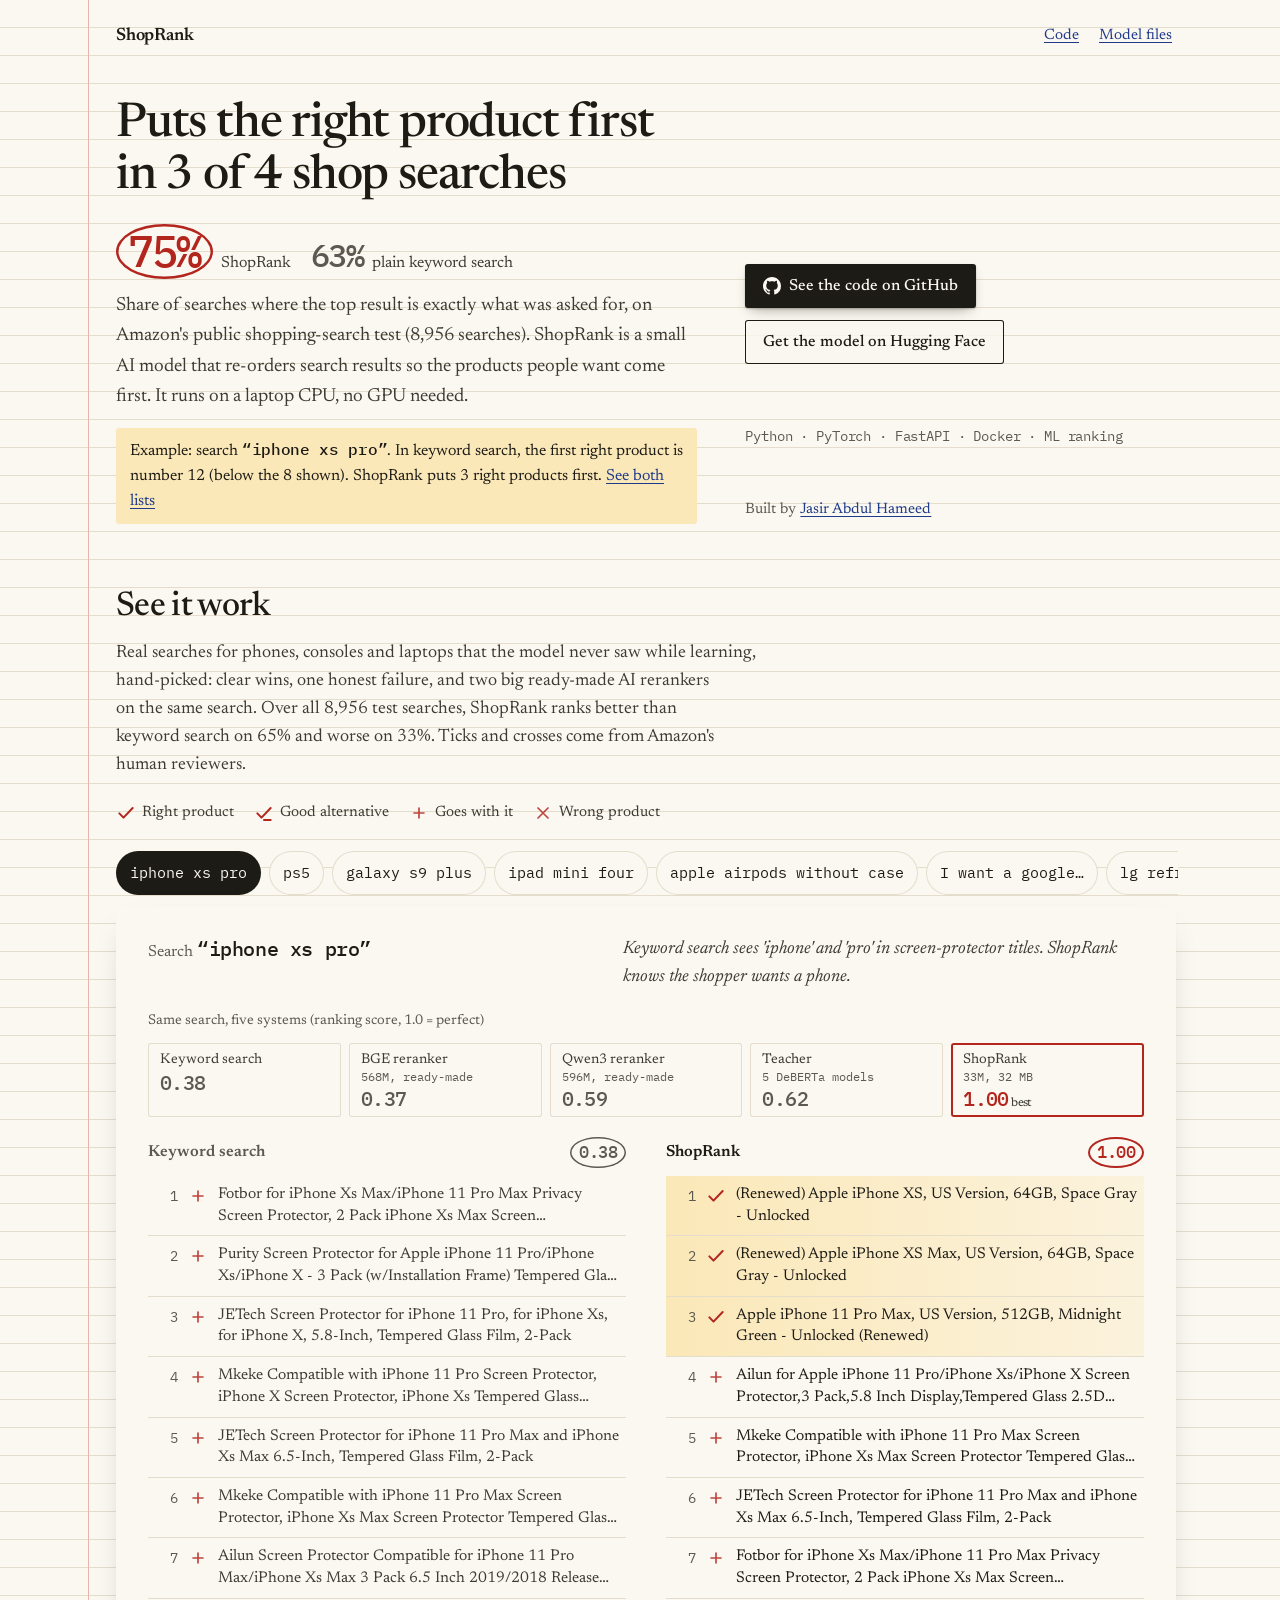
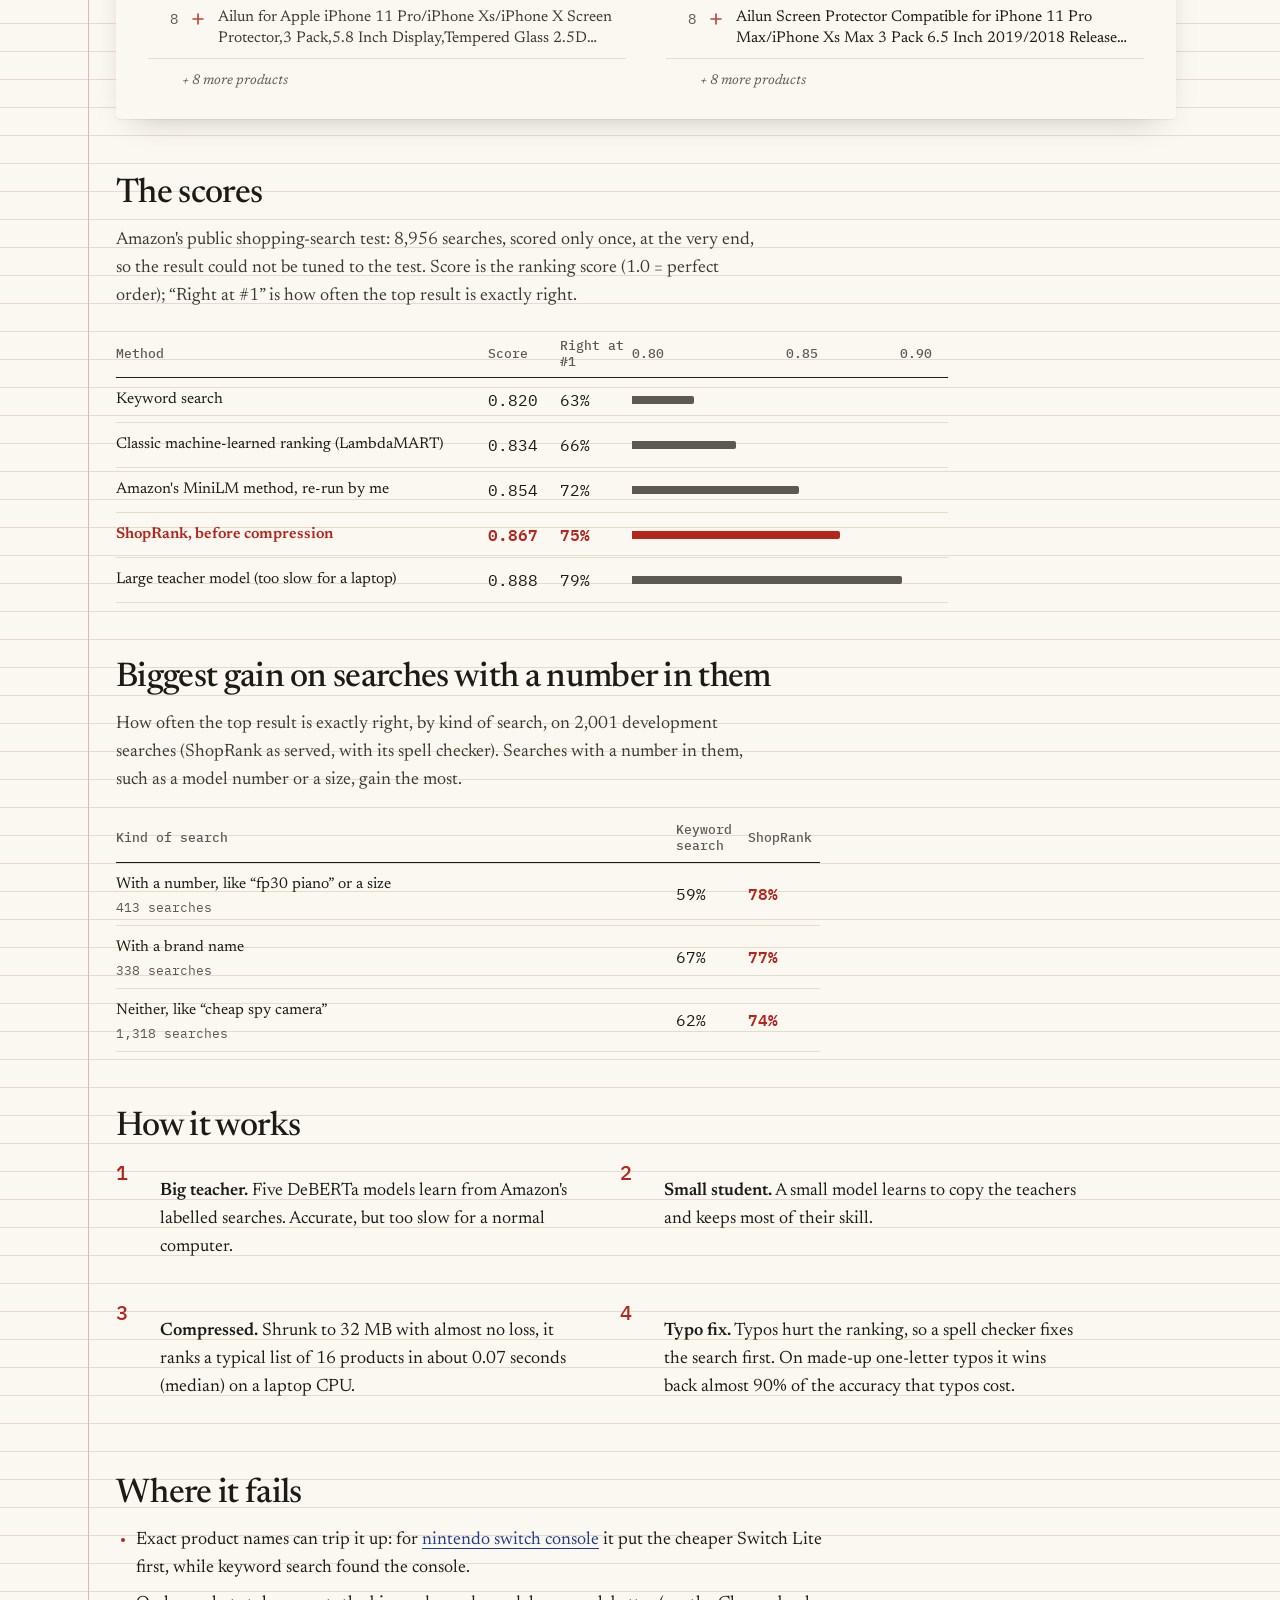
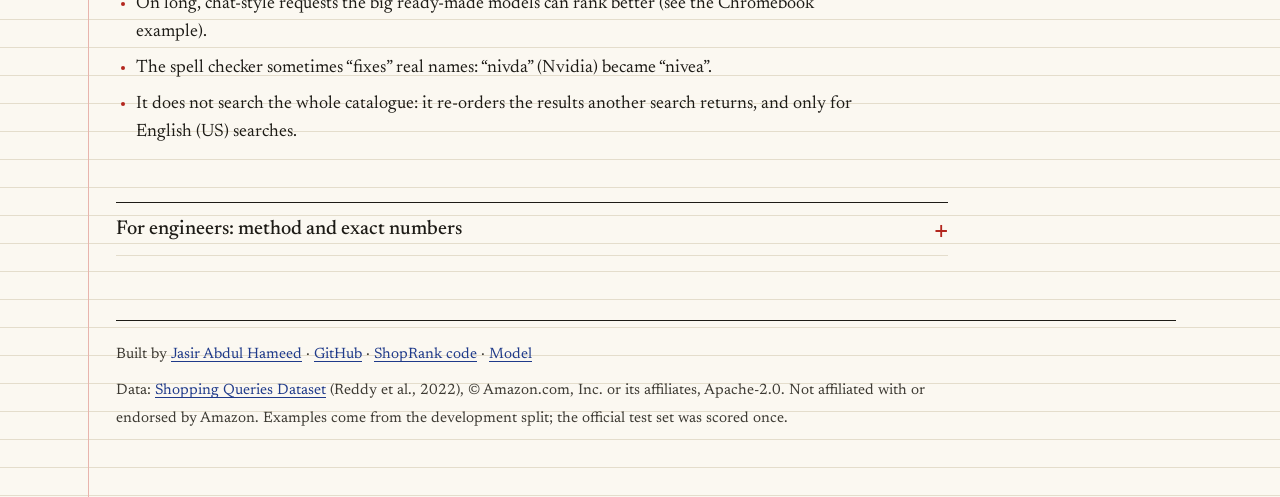
==== site/public/index.html @ 99887c29 "feat: page examples v2: famous-product searches with a five-system scoreboard (keyword, BGE, Qwen3, " ====
<!doctype html>
<html lang="en">
<head>
<meta charset="utf-8">
<meta name="viewport" content="width=device-width, initial-scale=1">
<title>ShopRank: puts the right product first in shop search</title>
<meta name="description" content="A small AI model that re-orders shop search results so the right products come first: the top result is right in 75% of searches, against 63% for keyword search, on Amazon's public shopping benchmark. Real examples and code.">
<meta name="theme-color" content="#fbf8f1">
<link rel="canonical" href="https://shoprank-jasirjru.vercel.app/">
<meta property="og:type" content="website">
<meta property="og:site_name" content="ShopRank">
<meta property="og:url" content="https://shoprank-jasirjru.vercel.app/">
<meta property="og:title" content="ShopRank: puts the right product first in 3 of 4 shop searches">
<meta property="og:description" content="A small AI model that re-orders shop search results. Right product at #1 in 75% of searches vs 63% for keyword search, on Amazon's public shopping benchmark. Real examples and code.">
<meta property="og:image" content="https://shoprank-jasirjru.vercel.app/og.png">
<meta property="og:image:type" content="image/png">
<meta property="og:image:width" content="1200">
<meta property="og:image:height" content="627">
<meta property="og:image:alt" content="ShopRank: right product first in 75% of searches, against 63% for keyword search">
<meta name="twitter:card" content="summary_large_image">
<meta name="twitter:image" content="https://shoprank-jasirjru.vercel.app/og.png">
<link rel="icon" href="favicon.svg" type="image/svg+xml">
<link rel="preconnect" href="https://fonts.googleapis.com">
<link rel="preconnect" href="https://fonts.gstatic.com" crossorigin>
<link rel="stylesheet" href="https://fonts.googleapis.com/css2?family=IBM+Plex+Mono:wght@400;500&family=Newsreader:ital,wght@0,400..600;1,400&display=swap">
<style>/* ShopRank project page. World: an examiner's marking sheet. Paper ground, pencil for the baseline,
   ink for ShopRank, examiner red for marks and grades. Phone first. */
:root {
  --paper: #fbf8f1;
  --paper-deep: #f3eee2;
  --rule: #e4ddcc;
  --margin: #e8b4ad;
  --ink: #1d1b16;
  --ink-soft: #3d3a33;
  --pencil: #5d5952;
  --red: #b3261e;
  --red-soft: #f6dcd7;
  --highlight: #fbe8b8;
  --blue: #1f3a8a;
  --serif: "Newsreader", "Iowan Old Style", "Palatino Linotype", Georgia, serif;
  --mono: "IBM Plex Mono", ui-monospace, "Cascadia Mono", Consolas, monospace;
  --gutter: 1.25rem;
  --line: 1.75rem;
  --ease: cubic-bezier(0.16, 1, 0.3, 1);
  color-scheme: light;
}

*, *::before, *::after { box-sizing: border-box; }
html { -webkit-text-size-adjust: 100%; scroll-behavior: smooth; }
@media (prefers-reduced-motion: reduce) { html { scroll-behavior: auto; } }

body {
  margin: 0;
  background: var(--paper);
  /* ruled exam paper: faint horizontal lines on the baseline grid */
  background-image: linear-gradient(to bottom, transparent calc(var(--line) - 1px), var(--rule) calc(var(--line) - 1px));
  background-size: 100% var(--line);
  color: var(--ink);
  font: 400 1.0625rem/var(--line) var(--serif);
  font-optical-sizing: auto;
  text-rendering: optimizeLegibility;
}

::selection { background: var(--red-soft); color: var(--ink); }
a { color: var(--blue); text-decoration-thickness: 1px; text-underline-offset: 0.2em; }
a:hover { color: var(--red); }
:focus-visible { outline: 2px solid var(--red); outline-offset: 3px; border-radius: 2px; }

.sr { position: absolute; width: 1px; height: 1px; overflow: hidden; clip-path: inset(50%); white-space: nowrap; }
.skip { position: absolute; left: var(--gutter); top: -3rem; background: var(--ink); color: var(--paper); padding: 0.25rem 0.75rem; z-index: 10; }
.skip:focus { top: 0.5rem; }

/* The sheet: a red margin rule down the left, like exam paper */
.sheet { position: relative; max-width: 72rem; margin: 0 auto; padding: 0 var(--gutter) 3.5rem calc(var(--gutter) + 0.75rem); }
.sheet::before { content: ""; position: absolute; top: 0; bottom: 0; left: 0.75rem; width: 1px; background: var(--margin); }

.topbar { display: flex; align-items: center; justify-content: space-between; gap: 1rem; padding: 0.875rem 0; }
.brand { font: 600 1.125rem/1 var(--serif); letter-spacing: -0.01em; color: var(--ink); text-decoration: none; }
.toplinks { display: flex; gap: 0.75rem; font-size: 0.9375rem; }
.toplinks a { display: inline-flex; align-items: center; min-height: 2.75rem; padding: 0 0.25rem; }

/* Opening */
.intro { padding: 1.75rem 0 2.25rem; max-width: 46rem; }
h1 {
  font: 500 clamp(1.875rem, 4.2vw, 3rem)/1.08 var(--serif);
  letter-spacing: -0.025em;
  margin: 0 0 1.25rem;
  text-wrap: balance;
}
/* The two grades, written in the margin like an examiner's score */
.score { display: flex; flex-wrap: wrap; align-items: baseline; column-gap: 1.25rem; row-gap: 0.5rem; margin: 0 0 0.75rem; }
.score .pair { display: inline-flex; align-items: baseline; gap: 0.5rem; white-space: nowrap; }
.score .num { font: 500 clamp(2rem, 5vw, 2.75rem)/1 var(--mono); letter-spacing: -0.04em; }
.score .num-ours { color: var(--red); padding: 0.35rem 0.75rem; border-radius: 50%; box-shadow: inset 0 0 0 2.5px var(--red); }
.score .num-base { color: var(--pencil); font-size: clamp(1.5rem, 3.6vw, 2rem); }
.score-label { font-size: 1rem; color: var(--ink-soft); }
.lede { font-size: 1.1875rem; line-height: 1.6; color: var(--ink-soft); max-width: 38rem; margin: 0 0 1.5rem; text-wrap: pretty; }
.proof { margin: 0 0 1.5rem; padding: 0.625rem 0.875rem; max-width: 38rem; background: var(--highlight); border-radius: 3px; font-size: 1rem; line-height: 1.55; }
.proof .q { font-size: 1rem; }
@media (min-width: 900px) { .proof { margin: 1rem 0 0; } }
.actions { display: flex; flex-wrap: wrap; gap: 0.75rem; margin: 0 0 1.25rem; }
.btn {
  display: inline-flex; align-items: center; gap: 0.5rem; min-height: 2.75rem; padding: 0.5rem 1.125rem;
  font: 500 1rem/1.2 var(--serif); text-decoration: none; border-radius: 3px; transition: background-color 0.2s, color 0.2s, box-shadow 0.2s;
}
.btn svg { width: 1.125rem; height: 1.125rem; fill: currentColor; }
.btn-primary { background: var(--ink); color: var(--paper); box-shadow: 0 1px 2px rgb(29 27 22 / 0.25), 0 6px 14px -6px rgb(29 27 22 / 0.45); }
.btn-primary:hover { background: var(--red); color: #fff; }
.btn-ghost { color: var(--ink); box-shadow: inset 0 0 0 1px var(--ink); background: rgb(251 248 241 / 0.8); }
.btn-ghost:hover { color: var(--red); box-shadow: inset 0 0 0 1px var(--red); }
.skills { font: 400 0.875rem/1.6 var(--mono); color: var(--pencil); margin: 0; letter-spacing: -0.01em; }
.byline { font-size: 0.9375rem; color: var(--pencil); margin: 0.5rem 0 0; }

/* Section headings are claims */
h2 { font: 500 clamp(1.5rem, 3.6vw, 2.125rem)/1.15 var(--serif); letter-spacing: -0.02em; margin: 3.5rem 0 0.75rem; max-width: 44rem; text-wrap: balance; }
.section-lede { max-width: 40rem; color: var(--ink-soft); margin: 0 0 1.25rem; text-wrap: pretty; }

/* Legend of examiner marks */
.legend { list-style: none; display: flex; flex-wrap: wrap; gap: 0.375rem 1.25rem; padding: 0; margin: 0 0 1.25rem; font-size: 0.9375rem; color: var(--ink-soft); }
.legend li { display: inline-flex; align-items: center; gap: 0.375rem; }

.mark { width: 1.25rem; height: 1.25rem; flex: none; fill: none; stroke: var(--red); stroke-width: 2.4; stroke-linecap: round; stroke-linejoin: round; }
.mark-complement, .mark-irrelevant { stroke-width: 2; opacity: 0.85; }

/* Example tabs: the six searches */
.tabs { position: relative; display: flex; gap: 0.5rem; overflow-x: auto; padding: 0.25rem 0.125rem 0.75rem; margin: 0 -0.125rem; scrollbar-width: thin; scrollbar-color: var(--rule) transparent; }
.tab {
  flex: none; font: 400 0.9375rem/1.2 var(--mono); color: var(--ink); text-decoration: none; padding: 0.6rem 0.875rem; min-height: 2.75rem;
  display: inline-flex; align-items: center; gap: 0.5rem; border-radius: 999px; box-shadow: inset 0 0 0 1px var(--rule); background: var(--paper);
  transition: box-shadow 0.2s, background-color 0.2s;
}
.tab:hover { box-shadow: inset 0 0 0 1px var(--pencil); color: var(--ink); }
.tab[aria-selected="true"], .tab[aria-selected="true"]:hover { background: var(--ink); color: var(--paper); box-shadow: none; }
.tab-flag { font: 500 0.75rem/1 var(--serif); color: var(--red); }
.tab[aria-selected="true"] .tab-flag { color: #ffb4a9; }

/* One example: the marked sheet */
.example { background: var(--paper); box-shadow: 0 1px 1px rgb(29 27 22 / 0.06), 0 12px 32px -18px rgb(29 27 22 / 0.35); border-radius: 4px; padding: 1.25rem 1rem 1rem; margin-bottom: 1rem; }
.example-head { margin-bottom: 1rem; }
.query { font-size: 1rem; color: var(--pencil); margin: 0; }
.q { font: 500 1.25rem/1.4 var(--mono); color: var(--ink); quotes: "\201C" "\201D"; letter-spacing: -0.02em; }
.fix { margin: 0.25rem 0 0; color: var(--red); font-style: italic; }
.fix .q { color: var(--red); font-style: normal; font-size: 1.0625rem; }
.note { margin: 0.5rem 0 0; font-style: italic; color: var(--ink-soft); max-width: 44rem; }

.switch { display: none; }
.columns { display: grid; gap: 1.5rem; }
.col-title { display: flex; align-items: center; justify-content: space-between; gap: 0.75rem; font: 600 1rem/1.3 var(--serif); margin: 0 0 0.5rem; }
.col-bm25 .col-title { color: var(--pencil); }

/* The grade, circled in red ink */
.grade { font: 500 1.0625rem/1 var(--mono); padding: 0.45rem 0.55rem; border-radius: 50%; letter-spacing: -0.03em; }
.grade-shoprank { color: var(--red); box-shadow: inset 0 0 0 2px var(--red); }
.grade-bm25 { color: var(--pencil); box-shadow: inset 0 0 0 1.5px var(--pencil); }

.list { list-style: none; margin: 0; padding: 0; }
.row { position: relative; display: grid; grid-template-columns: 1.5rem 1.25rem 1fr; align-items: start; column-gap: 0.625rem; padding: 0.5rem 0.375rem; border-bottom: 1px solid var(--rule); line-height: 1.4; }
.row .pos { font: 400 0.875rem/1.5rem var(--mono); color: var(--pencil); text-align: right; }
.row .mark { margin-top: 0.125rem; }
.row .title { font-size: 0.96875rem; display: -webkit-box; -webkit-line-clamp: 2; line-clamp: 2; -webkit-box-orient: vertical; overflow: hidden; }
.list-bm25 .title { color: var(--ink-soft); }
.row.is-exact { background: linear-gradient(to right, var(--highlight), rgb(251 232 184 / 0.35)); }
.more { font-size: 0.875rem; color: var(--pencil); margin: 0.5rem 0 0 2.125rem; font-style: italic; }

.example.is-failure { box-shadow: inset 0 0 0 2px var(--red-soft), 0 12px 32px -18px rgb(29 27 22 / 0.35); }

/* Phone with JavaScript: one list at a time, switch between them */
@media (max-width: 899px) {
  .js .switch { display: inline-flex; margin: 0 0 0.75rem; padding: 3px; border-radius: 999px; box-shadow: inset 0 0 0 1px var(--ink); }
  .js .switch button { font: 500 0.9375rem/1 var(--serif); min-height: 2.75rem; padding: 0 1rem; border: 0; border-radius: 999px; background: transparent; color: var(--ink); cursor: pointer; }
  .js .switch button[aria-pressed="true"] { background: var(--ink); color: var(--paper); }
  .js .columns { display: block; }
  .js [data-mode="shoprank"] .col-bm25, .js [data-mode="bm25"] .col-shoprank { display: none; }
}

@media (min-width: 900px) {
  :root { --gutter: 2.5rem; }
  body { font-size: 1.125rem; }
  .sheet::before { left: 1.5rem; }
  .intro { padding: 1.75rem 0 0.5rem; max-width: none; display: grid; grid-template-columns: minmax(0, 1.35fr) minmax(0, 1fr); column-gap: 3rem; align-items: end; }
  .intro h1 { grid-column: 1 / -1; max-width: 56rem; }
  .intro .lede-block { grid-column: 1; grid-row: 2 / span 3; }
  .intro .lede { margin: 0; }
  .intro .actions, .intro .skills, .intro .byline { grid-column: 2; }
  .example { padding: 1.75rem 2rem 1.5rem; }
  .columns { grid-template-columns: 1fr 1fr; gap: 2.5rem; }
  .example-head { display: grid; grid-template-columns: minmax(0, 1fr) minmax(0, 1.2fr); gap: 0 2.5rem; align-items: end; }
  .example-head .note { grid-column: 2; grid-row: 1 / span 2; margin: 0; }
}

/* Results: a ruler from 0.80 to 0.90 */
.results { width: 100%; max-width: 52rem; border-collapse: collapse; font-size: 0.96875rem; }
.results th, .results td { text-align: left; padding: 0.5rem 0.5rem 0.5rem 0; border-bottom: 1px solid var(--rule); vertical-align: middle; font-weight: 400; }
.results thead th { font: 500 0.8125rem/1.2 var(--mono); color: var(--pencil); border-bottom: 1px solid var(--ink); }
.results .value { font-family: var(--mono); font-variant-numeric: tabular-nums; width: 4.5rem; }
.results .track { width: 38%; }
.track-head { display: none; }
.bar { display: block; height: 0.5rem; width: var(--w); background: var(--pencil); border-radius: 0 2px 2px 0; }
.result.is-ours th, .result.is-ours .value { color: var(--red); font-weight: 600; }
.result.is-ours .bar { background: var(--red); }
@media (min-width: 640px) {
  .track-head { display: table-cell; }
  .track-head span { display: inline-block; width: 50%; font-variant-numeric: tabular-nums; }
  .track-head span:last-child { width: 0; text-align: right; position: relative; left: -2.5rem; }
}
@media (max-width: 639px) { .results .track { display: none; } }

/* Five-system scoreboard under each example */
.board { margin: 0 0 1.25rem; }
.board-title { font-size: 0.875rem; color: var(--pencil); margin: 0 0 0.5rem; }
.board ul { list-style: none; margin: 0; padding: 0; display: grid; grid-template-columns: repeat(auto-fit, minmax(8.5rem, 1fr)); gap: 0.5rem; }
.board-item { display: flex; flex-direction: column; gap: 0.25rem; padding: 0.5rem 0.75rem; border-radius: 3px; box-shadow: inset 0 0 0 1px var(--rule); background: var(--paper); }
.board-name { font-size: 0.875rem; line-height: 1.3; color: var(--ink-soft); }
.board-size { display: block; font: 400 0.75rem/1.3 var(--mono); color: var(--pencil); }
.board-score { font: 500 1.25rem/1 var(--mono); letter-spacing: -0.03em; color: var(--pencil); font-variant-numeric: tabular-nums; }
.board-item.is-ours { box-shadow: inset 0 0 0 2px var(--red); }
.board-item.is-ours .board-score { color: var(--red); }
.board-item.is-best .board-score::after { content: " best"; font: 400 0.75rem/1 var(--serif); color: var(--ink-soft); }

/* Known-item searches */
.known { max-width: 44rem; }
.known .count { display: block; font: 400 0.8125rem/1.4 var(--mono); color: var(--pencil); }
.known .ours { color: var(--red); font-weight: 600; }

/* How it works: margin notes */
.steps { counter-reset: step; list-style: none; padding: 0; margin: 0; display: grid; gap: 1.25rem; max-width: 60rem; }
.steps li { counter-increment: step; display: grid; grid-template-columns: 2rem 1fr; column-gap: 0.75rem; }
.steps li::before { content: counter(step); font: 500 1.25rem/1.4 var(--mono); color: var(--red); }
.steps strong { font-weight: 600; }
@media (min-width: 900px) { .steps { grid-template-columns: 1fr 1fr; column-gap: 3rem; } }

.limits { max-width: 46rem; padding-left: 1.25rem; margin: 0; }
.limits li { margin-bottom: 0.5rem; }
.limits li::marker { color: var(--red); }

/* Layer 2: folded shut, for engineers who want the exact method */
.engineers { margin-top: 3.5rem; max-width: 52rem; border-top: 1px solid var(--ink); border-bottom: 1px solid var(--rule); }
.engineers summary { cursor: pointer; list-style: none; display: flex; align-items: center; justify-content: space-between; gap: 1rem; min-height: 3.25rem; font: 500 1.25rem/1.3 var(--serif); }
.engineers summary::-webkit-details-marker { display: none; }
.engineers summary::after { content: "+"; font: 400 1.5rem/1 var(--mono); color: var(--red); transition: transform 0.3s var(--ease); }
.engineers[open] summary::after { transform: rotate(45deg); }
.engineers summary:hover { color: var(--red); }
.engineers ul { margin: 0 0 1.5rem; padding-left: 1.25rem; font-size: 0.96875rem; color: var(--ink-soft); }
.engineers li { margin-bottom: 0.5rem; }
.engineers li::marker { color: var(--red); }
@media (prefers-reduced-motion: reduce) { .engineers summary::after { transition: none; } }

footer { margin-top: 4rem; padding-top: 1.25rem; border-top: 1px solid var(--ink); font-size: 0.9375rem; color: var(--ink-soft); }
footer p { margin: 0 0 0.5rem; max-width: 52rem; }

</style>
</head>
<body>
<a class="skip" href="#main">Skip to content</a>
<div class="sheet">
<header class="topbar">
  <a class="brand" href="#top" id="top">ShopRank</a>
  <nav class="toplinks" aria-label="Project links"><a href="https://github.com/jasirjru/shoprank">Code</a><a href="https://huggingface.co/jasirjru/shoprank-reranker-minilm-int8">Model files</a></nav>
</header>
<main id="main">
<section class="intro" aria-labelledby="headline">
  <h1 id="headline">Puts the right product first in 3 of 4 shop searches</h1>
  <div class="lede-block">
  <p class="score"><span class="pair"><span class="num num-ours">75%</span><span class="score-label">ShopRank</span></span><span class="pair"><span class="num num-base">63%</span><span class="score-label">plain keyword search</span></span></p>
  <p class="lede">Share of searches where the top result is exactly what was asked for, on Amazon's public shopping-search test (8,956 searches). ShopRank is a small AI model that re-orders search results so the products people want come first. It runs on a laptop CPU, no GPU needed.</p>
  <p class="proof">Example: search <q class="q">iphone xs pro</q>. In keyword search, the first right product is number 12 (below the 8 shown). ShopRank puts 3 right products first. <a href="#ex-0">See both lists</a></p>
  </div>
  <div class="actions">
    <a class="btn btn-primary" href="https://github.com/jasirjru/shoprank"><svg viewBox="0 0 16 16" aria-hidden="true" focusable="false"><path d="M8 0C3.58 0 0 3.58 0 8c0 3.54 2.29 6.53 5.47 7.59.4.07.55-.17.55-.38 0-.19-.01-.82-.01-1.49-2.01.37-2.53-.49-2.69-.94-.09-.23-.48-.94-.82-1.13-.28-.15-.68-.52-.01-.53.63-.01 1.08.58 1.23.82.72 1.21 1.87.87 2.33.66.07-.52.28-.87.51-1.07-1.78-.2-3.64-.89-3.64-3.95 0-.87.31-1.59.82-2.15-.08-.2-.36-1.02.08-2.12 0 0 .67-.21 2.2.82.64-.18 1.32-.27 2-.27.68 0 1.36.09 2 .27 1.53-1.04 2.2-.82 2.2-.82.44 1.1.16 1.92.08 2.12.51.56.82 1.27.82 2.15 0 3.07-1.87 3.75-3.65 3.95.29.25.54.73.54 1.48 0 1.07-.01 1.93-.01 2.2 0 .21.15.46.55.38A8.013 8.013 0 0016 8c0-4.42-3.58-8-8-8z"/></svg>See the code on GitHub</a>
    <a class="btn btn-ghost" href="https://huggingface.co/jasirjru/shoprank-reranker-minilm-int8">Get the model on Hugging Face</a>
  </div>
  <p class="skills">Python · PyTorch · FastAPI · Docker · ML ranking</p>
  <p class="byline">Built by <a href="https://jasirjru-portfolio.vercel.app">Jasir Abdul Hameed</a></p>
</section>

<section aria-labelledby="examples-title">
  <h2 id="examples-title">See it work</h2>
  <p class="section-lede">Real searches for phones, consoles and laptops that the model never saw while learning, hand-picked: clear wins, one honest failure, and two big ready-made AI rerankers on the same search. Over all 8,956 test searches, ShopRank ranks better than keyword search on 65% and worse on 33%. Ticks and crosses come from Amazon&#39;s human reviewers.</p>
  <ul class="legend" aria-label="Marks are Amazon's human labels"><li><svg class="mark mark-exact" viewBox="0 0 24 24" aria-hidden="true" focusable="false"><path d="M4 12.5l5 5L20 6"/></svg><span>Right product</span></li><li><svg class="mark mark-substitute" viewBox="0 0 24 24" aria-hidden="true" focusable="false"><path d="M4 12.5l5 5L20 6"/><path d="M12 20.5h8"/></svg><span>Good alternative</span></li><li><svg class="mark mark-complement" viewBox="0 0 24 24" aria-hidden="true" focusable="false"><path d="M12 6v12M6 12h12"/></svg><span>Goes with it</span></li><li><svg class="mark mark-irrelevant" viewBox="0 0 24 24" aria-hidden="true" focusable="false"><path d="M6 6l12 12M18 6L6 18"/></svg><span>Wrong product</span></li></ul>
  <nav class="tabs" role="tablist" aria-label="Example searches"><a class="tab" id="tab-0" href="#ex-0" role="tab" aria-selected="true" aria-controls="ex-0">iphone xs pro</a><a class="tab" id="tab-1" href="#ex-1" role="tab" aria-selected="false" aria-controls="ex-1">ps5</a><a class="tab" id="tab-2" href="#ex-2" role="tab" aria-selected="false" aria-controls="ex-2">galaxy s9 plus</a><a class="tab" id="tab-3" href="#ex-3" role="tab" aria-selected="false" aria-controls="ex-3">ipad mini four</a><a class="tab" id="tab-4" href="#ex-4" role="tab" aria-selected="false" aria-controls="ex-4">apple airpods without case</a><a class="tab" id="tab-5" href="#ex-5" role="tab" aria-selected="false" aria-controls="ex-5">I want a google…</a><a class="tab" id="tab-6" href="#ex-6" role="tab" aria-selected="false" aria-controls="ex-6">lg refridgerators</a><a class="tab" id="tab-7" href="#ex-7" role="tab" aria-selected="false" aria-controls="ex-7">nintendo switch console <span class="tab-flag">fails</span></a></nav>
  
<section class="example" id="ex-0" role="tabpanel" aria-labelledby="tab-0" data-mode="shoprank">
  <div class="example-head">
    <p class="query">Search <q class="q">iphone xs pro</q></p>
    
    <p class="note">Keyword search sees &#x27;iphone&#x27; and &#x27;pro&#x27; in screen-protector titles. ShopRank knows the shopper wants a phone.</p>
  </div>
  <div class="board"><p class="board-title">Same search, five systems (ranking score, 1.0 = perfect)</p><ul><li class="board-item"><span class="board-name">Keyword search</span><span class="board-score">0.38</span></li><li class="board-item"><span class="board-name">BGE reranker<span class="board-size">568M, ready-made</span></span><span class="board-score">0.37</span></li><li class="board-item"><span class="board-name">Qwen3 reranker<span class="board-size">596M, ready-made</span></span><span class="board-score">0.59</span></li><li class="board-item"><span class="board-name">Teacher<span class="board-size">5 DeBERTa models</span></span><span class="board-score">0.62</span></li><li class="board-item is-ours is-best"><span class="board-name">ShopRank<span class="board-size">33M, 32 MB</span></span><span class="board-score">1.00</span></li></ul></div>
  <div class="switch" role="group" aria-label="Show ranking by">
    <button type="button" data-show="bm25" aria-pressed="false">Keyword search</button>
    <button type="button" data-show="shoprank" aria-pressed="true">ShopRank</button>
  </div>
  <div class="columns">
    <div class="col col-bm25">
      <h3 class="col-title">Keyword search <span class="grade grade-bm25" title="Ranking score for this search (1.0 = perfect)">0.38</span></h3>
      <ol class="list list-bm25"><li class="row is-complement" data-pid="B07JFVM28K"><span class="pos">1</span><svg class="mark mark-complement" viewBox="0 0 24 24" aria-hidden="true" focusable="false"><path d="M12 6v12M6 12h12"/></svg><span class="title">Fotbor for iPhone Xs Max/iPhone 11 Pro Max Privacy Screen Protector, 2 Pack iPhone Xs Max Screen Protector/iPhone 11 Pro Max Screen Portector 6.5 Inch 9H Hardness Tempered Glass Anti Spy Case Friendly</span><span class="sr">, Goes with it</span></li><li class="row is-complement" data-pid="B07QMZPV8M"><span class="pos">2</span><svg class="mark mark-complement" viewBox="0 0 24 24" aria-hidden="true" focusable="false"><path d="M12 6v12M6 12h12"/></svg><span class="title">Purity Screen Protector for Apple iPhone 11 Pro/iPhone Xs/iPhone X - 3 Pack (w/Installation Frame) Tempered Glass Screen Protector Compatible iPhone XS/X/11Pro (3 Pack) [Fit with Most Cases]</span><span class="sr">, Goes with it</span></li><li class="row is-complement" data-pid="B07515P7PT"><span class="pos">3</span><svg class="mark mark-complement" viewBox="0 0 24 24" aria-hidden="true" focusable="false"><path d="M12 6v12M6 12h12"/></svg><span class="title">JETech Screen Protector for iPhone 11 Pro, for iPhone Xs, for iPhone X, 5.8-Inch, Tempered Glass Film, 2-Pack</span><span class="sr">, Goes with it</span></li><li class="row is-complement" data-pid="B07VLYNWX9"><span class="pos">4</span><svg class="mark mark-complement" viewBox="0 0 24 24" aria-hidden="true" focusable="false"><path d="M12 6v12M6 12h12"/></svg><span class="title">Mkeke Compatible with iPhone 11 Pro Screen Protector, iPhone X Screen Protector, iPhone Xs Tempered Glass Screen Protector All 5.8 inch New iPhone [3-Pack]</span><span class="sr">, Goes with it</span></li><li class="row is-complement" data-pid="B07GZQBVPC"><span class="pos">5</span><svg class="mark mark-complement" viewBox="0 0 24 24" aria-hidden="true" focusable="false"><path d="M12 6v12M6 12h12"/></svg><span class="title">JETech Screen Protector for iPhone 11 Pro Max and iPhone Xs Max 6.5-Inch, Tempered Glass Film, 2-Pack</span><span class="sr">, Goes with it</span></li><li class="row is-complement" data-pid="B07YFYKVMZ"><span class="pos">6</span><svg class="mark mark-complement" viewBox="0 0 24 24" aria-hidden="true" focusable="false"><path d="M12 6v12M6 12h12"/></svg><span class="title">Mkeke Compatible with iPhone 11 Pro Max Screen Protector, iPhone Xs Max Screen Protector Tempered Glass -3 Pack 6.5&quot;</span><span class="sr">, Goes with it</span></li><li class="row is-complement" data-pid="B07H1DHJBV"><span class="pos">7</span><svg class="mark mark-complement" viewBox="0 0 24 24" aria-hidden="true" focusable="false"><path d="M12 6v12M6 12h12"/></svg><span class="title">Ailun Screen Protector Compatible for iPhone 11 Pro Max/iPhone Xs Max 3 Pack 6.5 Inch 2019/2018 Release Case Friendly Tempered Glass</span><span class="sr">, Goes with it</span></li><li class="row is-complement" data-pid="B075S8V728"><span class="pos">8</span><svg class="mark mark-complement" viewBox="0 0 24 24" aria-hidden="true" focusable="false"><path d="M12 6v12M6 12h12"/></svg><span class="title">Ailun for Apple iPhone 11 Pro/iPhone Xs/iPhone X Screen Protector,3 Pack,5.8 Inch Display,Tempered Glass 2.5D Edge Work Most Case[NOT for iPhone 11,6.1 inch]</span><span class="sr">, Goes with it</span></li></ol><p class="more">+ 8 more products</p>
    </div>
    <div class="col col-shoprank">
      <h3 class="col-title">ShopRank <span class="grade grade-shoprank" title="Ranking score for this search (1.0 = perfect)">1.00</span></h3>
      <ol class="list list-shoprank"><li class="row is-exact" data-pid="B07SC58QBW"><span class="pos">1</span><svg class="mark mark-exact" viewBox="0 0 24 24" aria-hidden="true" focusable="false"><path d="M4 12.5l5 5L20 6"/></svg><span class="title">(Renewed) Apple iPhone XS, US Version, 64GB, Space Gray - Unlocked</span><span class="sr">, Right product</span></li><li class="row is-exact" data-pid="B07K8RNW7H"><span class="pos">2</span><svg class="mark mark-exact" viewBox="0 0 24 24" aria-hidden="true" focusable="false"><path d="M4 12.5l5 5L20 6"/></svg><span class="title">(Renewed) Apple iPhone XS Max, US Version, 64GB, Space Gray - Unlocked</span><span class="sr">, Right product</span></li><li class="row is-exact" data-pid="B07ZQSKGLZ"><span class="pos">3</span><svg class="mark mark-exact" viewBox="0 0 24 24" aria-hidden="true" focusable="false"><path d="M4 12.5l5 5L20 6"/></svg><span class="title">Apple iPhone 11 Pro Max, US Version, 512GB, Midnight Green - Unlocked (Renewed)</span><span class="sr">, Right product</span></li><li class="row is-complement" data-pid="B075S8V728"><span class="pos">4</span><svg class="mark mark-complement" viewBox="0 0 24 24" aria-hidden="true" focusable="false"><path d="M12 6v12M6 12h12"/></svg><span class="title">Ailun for Apple iPhone 11 Pro/iPhone Xs/iPhone X Screen Protector,3 Pack,5.8 Inch Display,Tempered Glass 2.5D Edge Work Most Case[NOT for iPhone 11,6.1 inch]</span><span class="sr">, Goes with it</span></li><li class="row is-complement" data-pid="B07YFYKVMZ"><span class="pos">5</span><svg class="mark mark-complement" viewBox="0 0 24 24" aria-hidden="true" focusable="false"><path d="M12 6v12M6 12h12"/></svg><span class="title">Mkeke Compatible with iPhone 11 Pro Max Screen Protector, iPhone Xs Max Screen Protector Tempered Glass -3 Pack 6.5&quot;</span><span class="sr">, Goes with it</span></li><li class="row is-complement" data-pid="B07GZQBVPC"><span class="pos">6</span><svg class="mark mark-complement" viewBox="0 0 24 24" aria-hidden="true" focusable="false"><path d="M12 6v12M6 12h12"/></svg><span class="title">JETech Screen Protector for iPhone 11 Pro Max and iPhone Xs Max 6.5-Inch, Tempered Glass Film, 2-Pack</span><span class="sr">, Goes with it</span></li><li class="row is-complement" data-pid="B07JFVM28K"><span class="pos">7</span><svg class="mark mark-complement" viewBox="0 0 24 24" aria-hidden="true" focusable="false"><path d="M12 6v12M6 12h12"/></svg><span class="title">Fotbor for iPhone Xs Max/iPhone 11 Pro Max Privacy Screen Protector, 2 Pack iPhone Xs Max Screen Protector/iPhone 11 Pro Max Screen Portector 6.5 Inch 9H Hardness Tempered Glass Anti Spy Case Friendly</span><span class="sr">, Goes with it</span></li><li class="row is-complement" data-pid="B07H1DHJBV"><span class="pos">8</span><svg class="mark mark-complement" viewBox="0 0 24 24" aria-hidden="true" focusable="false"><path d="M12 6v12M6 12h12"/></svg><span class="title">Ailun Screen Protector Compatible for iPhone 11 Pro Max/iPhone Xs Max 3 Pack 6.5 Inch 2019/2018 Release Case Friendly Tempered Glass</span><span class="sr">, Goes with it</span></li></ol><p class="more">+ 8 more products</p>
    </div>
  </div>
</section>
<section class="example" id="ex-1" role="tabpanel" aria-labelledby="tab-1" data-mode="shoprank">
  <div class="example-head">
    <p class="query">Search <q class="q">ps5</q></p>
    
    <p class="note">Keyword search shows PlayStation 4 games first. ShopRank shows the PS5 console and PS5 games.</p>
  </div>
  <div class="board"><p class="board-title">Same search, five systems (ranking score, 1.0 = perfect)</p><ul><li class="board-item"><span class="board-name">Keyword search</span><span class="board-score">0.65</span></li><li class="board-item"><span class="board-name">BGE reranker<span class="board-size">568M, ready-made</span></span><span class="board-score">0.89</span></li><li class="board-item"><span class="board-name">Qwen3 reranker<span class="board-size">596M, ready-made</span></span><span class="board-score">0.87</span></li><li class="board-item is-best"><span class="board-name">Teacher<span class="board-size">5 DeBERTa models</span></span><span class="board-score">1.00</span></li><li class="board-item is-ours"><span class="board-name">ShopRank<span class="board-size">33M, 32 MB</span></span><span class="board-score">0.99</span></li></ul></div>
  <div class="switch" role="group" aria-label="Show ranking by">
    <button type="button" data-show="bm25" aria-pressed="false">Keyword search</button>
    <button type="button" data-show="shoprank" aria-pressed="true">ShopRank</button>
  </div>
  <div class="columns">
    <div class="col col-bm25">
      <h3 class="col-title">Keyword search <span class="grade grade-bm25" title="Ranking score for this search (1.0 = perfect)">0.65</span></h3>
      <ol class="list list-bm25"><li class="row is-irrelevant" data-pid="B087XTT5GZ"><span class="pos">1</span><svg class="mark mark-irrelevant" viewBox="0 0 24 24" aria-hidden="true" focusable="false"><path d="M6 6l12 12M18 6L6 18"/></svg><span class="title">Assassin’s Creed Valhalla PlayStation 4 Standard Edition with Free Upgrade to the Digital PS5 Version</span><span class="sr">, Wrong product</span></li><li class="row is-irrelevant" data-pid="B07DJWBYKP"><span class="pos">2</span><svg class="mark mark-irrelevant" viewBox="0 0 24 24" aria-hidden="true" focusable="false"><path d="M6 6l12 12M18 6L6 18"/></svg><span class="title">Cyberpunk 2077 - PlayStation 4</span><span class="sr">, Wrong product</span></li><li class="row is-irrelevant" data-pid="B08BJ63ZH6"><span class="pos">3</span><svg class="mark mark-irrelevant" viewBox="0 0 24 24" aria-hidden="true" focusable="false"><path d="M6 6l12 12M18 6L6 18"/></svg><span class="title">NexiGo 2021 Playstation 4 PS4 Slim 1TB Console Holiday Bundle, Light &amp; Slim PS4 System, 1TB Hard Drive with NexiGo Charging Station Dock Bundle</span><span class="sr">, Wrong product</span></li><li class="row is-exact" data-pid="B08D7DKLPC"><span class="pos">4</span><svg class="mark mark-exact" viewBox="0 0 24 24" aria-hidden="true" focusable="false"><path d="M4 12.5l5 5L20 6"/></svg><span class="title">NBA 2K21 - PlayStation 5 Standard Edition</span><span class="sr">, Right product</span></li><li class="row is-exact" data-pid="B08D7DX16N"><span class="pos">5</span><svg class="mark mark-exact" viewBox="0 0 24 24" aria-hidden="true" focusable="false"><path d="M4 12.5l5 5L20 6"/></svg><span class="title">NBA 2K21 Mamba Forever Edition - PlayStation 5 Mamba Forever Edition</span><span class="sr">, Right product</span></li><li class="row is-exact" data-pid="B08FC5L3RG"><span class="pos">6</span><svg class="mark mark-exact" viewBox="0 0 24 24" aria-hidden="true" focusable="false"><path d="M4 12.5l5 5L20 6"/></svg><span class="title">PlayStation 5 Console</span><span class="sr">, Right product</span></li><li class="row is-complement" data-pid="B08FC5R4KV"><span class="pos">7</span><svg class="mark mark-complement" viewBox="0 0 24 24" aria-hidden="true" focusable="false"><path d="M12 6v12M6 12h12"/></svg><span class="title">Playstation Media Remote</span><span class="sr">, Goes with it</span></li><li class="row is-exact" data-pid="B08FC6MR62"><span class="pos">8</span><svg class="mark mark-exact" viewBox="0 0 24 24" aria-hidden="true" focusable="false"><path d="M4 12.5l5 5L20 6"/></svg><span class="title">PlayStation 5 Digital Edition</span><span class="sr">, Right product</span></li></ol><p class="more">+ 8 more products</p>
    </div>
    <div class="col col-shoprank">
      <h3 class="col-title">ShopRank <span class="grade grade-shoprank" title="Ranking score for this search (1.0 = perfect)">0.99</span></h3>
      <ol class="list list-shoprank"><li class="row is-exact" data-pid="B08FC6MR62"><span class="pos">1</span><svg class="mark mark-exact" viewBox="0 0 24 24" aria-hidden="true" focusable="false"><path d="M4 12.5l5 5L20 6"/></svg><span class="title">PlayStation 5 Digital Edition</span><span class="sr">, Right product</span></li><li class="row is-exact" data-pid="B08FS7BCR4"><span class="pos">2</span><svg class="mark mark-exact" viewBox="0 0 24 24" aria-hidden="true" focusable="false"><path d="M4 12.5l5 5L20 6"/></svg><span class="title">Assassin’s Creed Valhalla PlayStation 5 Gold Steelbook Edition</span><span class="sr">, Right product</span></li><li class="row is-exact" data-pid="B08FC5L3RG"><span class="pos">3</span><svg class="mark mark-exact" viewBox="0 0 24 24" aria-hidden="true" focusable="false"><path d="M4 12.5l5 5L20 6"/></svg><span class="title">PlayStation 5 Console</span><span class="sr">, Right product</span></li><li class="row is-exact" data-pid="B08FS6BB9N"><span class="pos">4</span><svg class="mark mark-exact" viewBox="0 0 24 24" aria-hidden="true" focusable="false"><path d="M4 12.5l5 5L20 6"/></svg><span class="title">Watch Dogs: Legion PlayStation 5 Standard Edition</span><span class="sr">, Right product</span></li><li class="row is-exact" data-pid="B08FS6G3Y5"><span class="pos">5</span><svg class="mark mark-exact" viewBox="0 0 24 24" aria-hidden="true" focusable="false"><path d="M4 12.5l5 5L20 6"/></svg><span class="title">Watch Dogs: Legion - PlayStation 5 Gold Steelbook Edition</span><span class="sr">, Right product</span></li><li class="row is-exact" data-pid="B08FS6R244"><span class="pos">6</span><svg class="mark mark-exact" viewBox="0 0 24 24" aria-hidden="true" focusable="false"><path d="M4 12.5l5 5L20 6"/></svg><span class="title">Far Cry 6 PlayStation 5 Gold Steelbook Edition</span><span class="sr">, Right product</span></li><li class="row is-exact" data-pid="B08D7DKLPC"><span class="pos">7</span><svg class="mark mark-exact" viewBox="0 0 24 24" aria-hidden="true" focusable="false"><path d="M4 12.5l5 5L20 6"/></svg><span class="title">NBA 2K21 - PlayStation 5 Standard Edition</span><span class="sr">, Right product</span></li><li class="row is-complement" data-pid="B08FC6QLKN"><span class="pos">8</span><svg class="mark mark-complement" viewBox="0 0 24 24" aria-hidden="true" focusable="false"><path d="M12 6v12M6 12h12"/></svg><span class="title">Sony PULSE 3D Wireless Headset</span><span class="sr">, Goes with it</span></li></ol><p class="more">+ 8 more products</p>
    </div>
  </div>
</section>
<section class="example" id="ex-2" role="tabpanel" aria-labelledby="tab-2" data-mode="shoprank">
  <div class="example-head">
    <p class="query">Search <q class="q">galaxy s9 plus</q></p>
    
    <p class="note">Keyword search starts with a privacy screen and a wallet case. ShopRank puts four Galaxy S9+ phones first.</p>
  </div>
  <div class="board"><p class="board-title">Same search, five systems (ranking score, 1.0 = perfect)</p><ul><li class="board-item"><span class="board-name">Keyword search</span><span class="board-score">0.61</span></li><li class="board-item"><span class="board-name">BGE reranker<span class="board-size">568M, ready-made</span></span><span class="board-score">0.83</span></li><li class="board-item"><span class="board-name">Qwen3 reranker<span class="board-size">596M, ready-made</span></span><span class="board-score">0.94</span></li><li class="board-item"><span class="board-name">Teacher<span class="board-size">5 DeBERTa models</span></span><span class="board-score">0.99</span></li><li class="board-item is-ours is-best"><span class="board-name">ShopRank<span class="board-size">33M, 32 MB</span></span><span class="board-score">0.99</span></li></ul></div>
  <div class="switch" role="group" aria-label="Show ranking by">
    <button type="button" data-show="bm25" aria-pressed="false">Keyword search</button>
    <button type="button" data-show="shoprank" aria-pressed="true">ShopRank</button>
  </div>
  <div class="columns">
    <div class="col col-bm25">
      <h3 class="col-title">Keyword search <span class="grade grade-bm25" title="Ranking score for this search (1.0 = perfect)">0.61</span></h3>
      <ol class="list list-bm25"><li class="row is-complement" data-pid="B089RFZ46V"><span class="pos">1</span><svg class="mark mark-complement" viewBox="0 0 24 24" aria-hidden="true" focusable="false"><path d="M12 6v12M6 12h12"/></svg><span class="title">Galaxy S9 Plus /S8 Plus Privacy Screen Protector, Tempered Glass HD Clear [Anti-spy] [9H Hardenss] [Case Friendly] [Easy Installation] Premium Protective Film,For Samsung Galaxy S9 Plus/S8 Plus</span><span class="sr">, Goes with it</span></li><li class="row is-complement" data-pid="B08794S956"><span class="pos">2</span><svg class="mark mark-complement" viewBox="0 0 24 24" aria-hidden="true" focusable="false"><path d="M12 6v12M6 12h12"/></svg><span class="title">Harryshell 12 Card Slots Detachable Magnetic Wallet PU Leather Flip Protective Case Wrist Strap Kickstand for Samsung Galaxy S9 Plus (2018) (Not fit S9) (Flower Purple)</span><span class="sr">, Goes with it</span></li><li class="row is-exact" data-pid="B083B62LR1"><span class="pos">3</span><svg class="mark mark-exact" viewBox="0 0 24 24" aria-hidden="true" focusable="false"><path d="M4 12.5l5 5L20 6"/></svg><span class="title">Samsung Galaxy S9+ Plus G965U 64GB 6GB RAM 6.2 Display IP68 Water Resistance TMobile GSM Unlocked - Midnight Black</span><span class="sr">, Right product</span></li><li class="row is-substitute" data-pid="B07TXM3251"><span class="pos">4</span><svg class="mark mark-substitute" viewBox="0 0 24 24" aria-hidden="true" focusable="false"><path d="M4 12.5l5 5L20 6"/><path d="M12 20.5h8"/></svg><span class="title">Samsung Galaxy S9 G960U 64GB Unlocked [Midnight Black]</span><span class="sr">, Good alternative</span></li><li class="row is-complement" data-pid="B07XBWTNZ8"><span class="pos">5</span><svg class="mark mark-complement" viewBox="0 0 24 24" aria-hidden="true" focusable="false"><path d="M12 6v12M6 12h12"/></svg><span class="title">apiker 4 Pack Screen Protector Compatible with Samsung Galaxy S9 Plus 6.2 Inches, Soft TPU Film Support Fingerprint Sensor</span><span class="sr">, Goes with it</span></li><li class="row is-exact" data-pid="B079JXY4TJ"><span class="pos">6</span><svg class="mark mark-exact" viewBox="0 0 24 24" aria-hidden="true" focusable="false"><path d="M4 12.5l5 5L20 6"/></svg><span class="title">SAMSUNG Galaxy S9+ Factory Unlocked Smartphone 64GB - Midnight Black</span><span class="sr">, Right product</span></li><li class="row is-exact" data-pid="B07C65VV3R"><span class="pos">7</span><svg class="mark mark-exact" viewBox="0 0 24 24" aria-hidden="true" focusable="false"><path d="M4 12.5l5 5L20 6"/></svg><span class="title">Samsung Galaxy S9+, 64GB, Midnight Black - For GSM (Renewed)</span><span class="sr">, Right product</span></li><li class="row is-substitute" data-pid="B07VYTLC6Q"><span class="pos">8</span><svg class="mark mark-substitute" viewBox="0 0 24 24" aria-hidden="true" focusable="false"><path d="M4 12.5l5 5L20 6"/><path d="M12 20.5h8"/></svg><span class="title">Samsung Galaxy S9, 64GB, Midnight Black - Fully Unlocked (Renewed)</span><span class="sr">, Good alternative</span></li></ol><p class="more">+ 5 more products</p>
    </div>
    <div class="col col-shoprank">
      <h3 class="col-title">ShopRank <span class="grade grade-shoprank" title="Ranking score for this search (1.0 = perfect)">0.99</span></h3>
      <ol class="list list-shoprank"><li class="row is-exact" data-pid="B083B62LR1"><span class="pos">1</span><svg class="mark mark-exact" viewBox="0 0 24 24" aria-hidden="true" focusable="false"><path d="M4 12.5l5 5L20 6"/></svg><span class="title">Samsung Galaxy S9+ Plus G965U 64GB 6GB RAM 6.2 Display IP68 Water Resistance TMobile GSM Unlocked - Midnight Black</span><span class="sr">, Right product</span></li><li class="row is-exact" data-pid="B079JXY4TJ"><span class="pos">2</span><svg class="mark mark-exact" viewBox="0 0 24 24" aria-hidden="true" focusable="false"><path d="M4 12.5l5 5L20 6"/></svg><span class="title">SAMSUNG Galaxy S9+ Factory Unlocked Smartphone 64GB - Midnight Black</span><span class="sr">, Right product</span></li><li class="row is-exact" data-pid="B07C65VV3R"><span class="pos">3</span><svg class="mark mark-exact" viewBox="0 0 24 24" aria-hidden="true" focusable="false"><path d="M4 12.5l5 5L20 6"/></svg><span class="title">Samsung Galaxy S9+, 64GB, Midnight Black - For GSM (Renewed)</span><span class="sr">, Right product</span></li><li class="row is-exact" data-pid="B07B8M5R45"><span class="pos">4</span><svg class="mark mark-exact" viewBox="0 0 24 24" aria-hidden="true" focusable="false"><path d="M4 12.5l5 5L20 6"/></svg><span class="title">Samsung Galaxy S9+ G965F (International Version), 64GB, GSM, Factory Unlocked Smartphone - Titanium Gray</span><span class="sr">, Right product</span></li><li class="row is-complement" data-pid="B08794S956"><span class="pos">5</span><svg class="mark mark-complement" viewBox="0 0 24 24" aria-hidden="true" focusable="false"><path d="M12 6v12M6 12h12"/></svg><span class="title">Harryshell 12 Card Slots Detachable Magnetic Wallet PU Leather Flip Protective Case Wrist Strap Kickstand for Samsung Galaxy S9 Plus (2018) (Not fit S9) (Flower Purple)</span><span class="sr">, Goes with it</span></li><li class="row is-substitute" data-pid="B07VYTLC6Q"><span class="pos">6</span><svg class="mark mark-substitute" viewBox="0 0 24 24" aria-hidden="true" focusable="false"><path d="M4 12.5l5 5L20 6"/><path d="M12 20.5h8"/></svg><span class="title">Samsung Galaxy S9, 64GB, Midnight Black - Fully Unlocked (Renewed)</span><span class="sr">, Good alternative</span></li><li class="row is-complement" data-pid="B07XBWTNZ8"><span class="pos">7</span><svg class="mark mark-complement" viewBox="0 0 24 24" aria-hidden="true" focusable="false"><path d="M12 6v12M6 12h12"/></svg><span class="title">apiker 4 Pack Screen Protector Compatible with Samsung Galaxy S9 Plus 6.2 Inches, Soft TPU Film Support Fingerprint Sensor</span><span class="sr">, Goes with it</span></li><li class="row is-complement" data-pid="B089RFZ46V"><span class="pos">8</span><svg class="mark mark-complement" viewBox="0 0 24 24" aria-hidden="true" focusable="false"><path d="M12 6v12M6 12h12"/></svg><span class="title">Galaxy S9 Plus /S8 Plus Privacy Screen Protector, Tempered Glass HD Clear [Anti-spy] [9H Hardenss] [Case Friendly] [Easy Installation] Premium Protective Film,For Samsung Galaxy S9 Plus/S8 Plus</span><span class="sr">, Goes with it</span></li></ol><p class="more">+ 5 more products</p>
    </div>
  </div>
</section>
<section class="example" id="ex-3" role="tabpanel" aria-labelledby="tab-3" data-mode="shoprank">
  <div class="example-head">
    <p class="query">Search <q class="q">ipad mini four</q></p>
    
    <p class="note">The shopper typed &#x27;four&#x27; as a word. Keyword search shows cases; ShopRank understands they mean the iPad Mini 4 and shows the tablets.</p>
  </div>
  <div class="board"><p class="board-title">Same search, five systems (ranking score, 1.0 = perfect)</p><ul><li class="board-item"><span class="board-name">Keyword search</span><span class="board-score">0.47</span></li><li class="board-item"><span class="board-name">BGE reranker<span class="board-size">568M, ready-made</span></span><span class="board-score">0.80</span></li><li class="board-item"><span class="board-name">Qwen3 reranker<span class="board-size">596M, ready-made</span></span><span class="board-score">1.00</span></li><li class="board-item"><span class="board-name">Teacher<span class="board-size">5 DeBERTa models</span></span><span class="board-score">1.00</span></li><li class="board-item is-ours is-best"><span class="board-name">ShopRank<span class="board-size">33M, 32 MB</span></span><span class="board-score">1.00</span></li></ul></div>
  <div class="switch" role="group" aria-label="Show ranking by">
    <button type="button" data-show="bm25" aria-pressed="false">Keyword search</button>
    <button type="button" data-show="shoprank" aria-pressed="true">ShopRank</button>
  </div>
  <div class="columns">
    <div class="col col-bm25">
      <h3 class="col-title">Keyword search <span class="grade grade-bm25" title="Ranking score for this search (1.0 = perfect)">0.47</span></h3>
      <ol class="list list-bm25"><li class="row is-complement" data-pid="B01551U05I"><span class="pos">1</span><svg class="mark mark-complement" viewBox="0 0 24 24" aria-hidden="true" focusable="false"><path d="M12 6v12M6 12h12"/></svg><span class="title">Snugg iPad Mini 5 (2019) &amp; iPad Mini 4 (2015) Leather Case, Flip Stand Cover - Black</span><span class="sr">, Goes with it</span></li><li class="row is-complement" data-pid="B01597GXJU"><span class="pos">2</span><svg class="mark mark-complement" viewBox="0 0 24 24" aria-hidden="true" focusable="false"><path d="M12 6v12M6 12h12"/></svg><span class="title">amFilm Glass Screen Protector for iPad Mini 5 (2019) and iPad Mini 4, Tempered Glass</span><span class="sr">, Goes with it</span></li><li class="row is-complement" data-pid="B07SW33KW2"><span class="pos">3</span><svg class="mark mark-complement" viewBox="0 0 24 24" aria-hidden="true" focusable="false"><path d="M12 6v12M6 12h12"/></svg><span class="title">iPad Mini 5/ Mini 4 Keyboard Case - 360° Rotatable 180 Flip- 7 Colors Backlit - Wireless Smart Folio Auto Sleep/Wake Hard Cover fit iPad Mini 5 2019(5th Gen)/ iPad Mini 4 2015, Black</span><span class="sr">, Goes with it</span></li><li class="row is-irrelevant" data-pid="B07QNTVPN7"><span class="pos">4</span><svg class="mark mark-irrelevant" viewBox="0 0 24 24" aria-hidden="true" focusable="false"><path d="M6 6l12 12M18 6L6 18"/></svg><span class="title">SUPCASE [Unicorn Beetle Pro Series] Design for iPad Mini 5 Case, with Built-In Screen Protector Full-body Rugged Kickstand Hybrid Case for iPad Mini 5 (2019 release) &amp; iPad Mini 4 (Black)</span><span class="sr">, Wrong product</span></li><li class="row is-irrelevant" data-pid="B00HRM5TZA"><span class="pos">5</span><svg class="mark mark-irrelevant" viewBox="0 0 24 24" aria-hidden="true" focusable="false"><path d="M6 6l12 12M18 6L6 18"/></svg><span class="title">JETech Case for iPad Mini 1 2 3 (NOT for iPad Mini 4), Smart Cover with Auto Sleep/Wake, Black</span><span class="sr">, Wrong product</span></li><li class="row is-complement" data-pid="B07CXSTN38"><span class="pos">6</span><svg class="mark mark-complement" viewBox="0 0 24 24" aria-hidden="true" focusable="false"><path d="M12 6v12M6 12h12"/></svg><span class="title">iPad Mini 5 Case for Kids | TSQ Defender Bumper Protection Case for iPad Mini 4 | Mini iPad Case 5th Generation Rugged Shockproof with Rotating Stand, Hand Strap &amp; Shoulder Strap for Girls Boys | Red</span><span class="sr">, Goes with it</span></li><li class="row is-exact" data-pid="B0744W8WB2"><span class="pos">7</span><svg class="mark mark-exact" viewBox="0 0 24 24" aria-hidden="true" focusable="false"><path d="M4 12.5l5 5L20 6"/></svg><span class="title">Apple iPad Mini 4 16gb Space Gray (Renewed)</span><span class="sr">, Right product</span></li><li class="row is-complement" data-pid="B072QDWZ5W"><span class="pos">8</span><svg class="mark mark-complement" viewBox="0 0 24 24" aria-hidden="true" focusable="false"><path d="M12 6v12M6 12h12"/></svg><span class="title">(2 Pack) Supershieldz Designed for Apple iPad Mini 5 (2019) and iPad Mini 4 Tempered Glass Screen Protector, Anti Scratch, Bubble Free</span><span class="sr">, Goes with it</span></li></ol><p class="more">+ 8 more products</p>
    </div>
    <div class="col col-shoprank">
      <h3 class="col-title">ShopRank <span class="grade grade-shoprank" title="Ranking score for this search (1.0 = perfect)">1.00</span></h3>
      <ol class="list list-shoprank"><li class="row is-exact" data-pid="B07GBGQD76"><span class="pos">1</span><svg class="mark mark-exact" viewBox="0 0 24 24" aria-hidden="true" focusable="false"><path d="M4 12.5l5 5L20 6"/></svg><span class="title">Apple iPad Mini 4, 16GB, Space Gray - WiFi (Renewed)</span><span class="sr">, Right product</span></li><li class="row is-exact" data-pid="B0744W8WB2"><span class="pos">2</span><svg class="mark mark-exact" viewBox="0 0 24 24" aria-hidden="true" focusable="false"><path d="M4 12.5l5 5L20 6"/></svg><span class="title">Apple iPad Mini 4 16gb Space Gray (Renewed)</span><span class="sr">, Right product</span></li><li class="row is-exact" data-pid="B076VX1WJ6"><span class="pos">3</span><svg class="mark mark-exact" viewBox="0 0 24 24" aria-hidden="true" focusable="false"><path d="M4 12.5l5 5L20 6"/></svg><span class="title">Apple iPad Mini 4, 32GB, Space Gray - WiFi (Renewed)</span><span class="sr">, Right product</span></li><li class="row is-exact" data-pid="B07SWR8QZL"><span class="pos">4</span><svg class="mark mark-exact" viewBox="0 0 24 24" aria-hidden="true" focusable="false"><path d="M4 12.5l5 5L20 6"/></svg><span class="title">Apple iPad Mini 4, 64GB with Retina Display, Wi-Fi + Cellular, Space Gray (Renewed)</span><span class="sr">, Right product</span></li><li class="row is-substitute" data-pid="B07PRD2NQ7"><span class="pos">5</span><svg class="mark mark-substitute" viewBox="0 0 24 24" aria-hidden="true" focusable="false"><path d="M4 12.5l5 5L20 6"/><path d="M12 20.5h8"/></svg><span class="title">2019 Apple iPad Mini (Wi-Fi, 64GB) - Space Gray</span><span class="sr">, Good alternative</span></li><li class="row is-complement" data-pid="B00Z7T2I54"><span class="pos">6</span><svg class="mark mark-complement" viewBox="0 0 24 24" aria-hidden="true" focusable="false"><path d="M12 6v12M6 12h12"/></svg><span class="title">OTTERBOX DEFENDER SERIES Case for iPad Mini 4 (ONLY) - Retail Packaging - BLACK</span><span class="sr">, Goes with it</span></li><li class="row is-complement" data-pid="B07R27ZBFP"><span class="pos">7</span><svg class="mark mark-complement" viewBox="0 0 24 24" aria-hidden="true" focusable="false"><path d="M12 6v12M6 12h12"/></svg><span class="title">i-Blason Cosmo Case for iPad Mini 5 2019 / iPad Mini 4, [Built-in Screen Protector] Full-Body Folding Stand Protective Case Cover with Auto Sleep/Wake, Marble, 7.9&quot;</span><span class="sr">, Goes with it</span></li><li class="row is-complement" data-pid="B072QDWZ5W"><span class="pos">8</span><svg class="mark mark-complement" viewBox="0 0 24 24" aria-hidden="true" focusable="false"><path d="M12 6v12M6 12h12"/></svg><span class="title">(2 Pack) Supershieldz Designed for Apple iPad Mini 5 (2019) and iPad Mini 4 Tempered Glass Screen Protector, Anti Scratch, Bubble Free</span><span class="sr">, Goes with it</span></li></ol><p class="more">+ 8 more products</p>
    </div>
  </div>
</section>
<section class="example" id="ex-4" role="tabpanel" aria-labelledby="tab-4" data-mode="shoprank">
  <div class="example-head">
    <p class="query">Search <q class="q">apple airpods without case</q></p>
    
    <p class="note">&#x27;Without case&#x27; is the hard part. Keyword search shows AirPods bundles and case covers; ShopRank puts the AirPods themselves first.</p>
  </div>
  <div class="board"><p class="board-title">Same search, five systems (ranking score, 1.0 = perfect)</p><ul><li class="board-item"><span class="board-name">Keyword search</span><span class="board-score">0.47</span></li><li class="board-item"><span class="board-name">BGE reranker<span class="board-size">568M, ready-made</span></span><span class="board-score">0.35</span></li><li class="board-item"><span class="board-name">Qwen3 reranker<span class="board-size">596M, ready-made</span></span><span class="board-score">0.36</span></li><li class="board-item"><span class="board-name">Teacher<span class="board-size">5 DeBERTa models</span></span><span class="board-score">0.99</span></li><li class="board-item is-ours is-best"><span class="board-name">ShopRank<span class="board-size">33M, 32 MB</span></span><span class="board-score">0.99</span></li></ul></div>
  <div class="switch" role="group" aria-label="Show ranking by">
    <button type="button" data-show="bm25" aria-pressed="false">Keyword search</button>
    <button type="button" data-show="shoprank" aria-pressed="true">ShopRank</button>
  </div>
  <div class="columns">
    <div class="col col-bm25">
      <h3 class="col-title">Keyword search <span class="grade grade-bm25" title="Ranking score for this search (1.0 = perfect)">0.47</span></h3>
      <ol class="list list-bm25"><li class="row is-substitute" data-pid="B07PYLT6DN"><span class="pos">1</span><svg class="mark mark-substitute" viewBox="0 0 24 24" aria-hidden="true" focusable="false"><path d="M4 12.5l5 5L20 6"/><path d="M12 20.5h8"/></svg><span class="title">Apple AirPods with Wireless Charging Case</span><span class="sr">, Good alternative</span></li><li class="row is-substitute" data-pid="B07SJJ7FTJ"><span class="pos">2</span><svg class="mark mark-substitute" viewBox="0 0 24 24" aria-hidden="true" focusable="false"><path d="M4 12.5l5 5L20 6"/><path d="M12 20.5h8"/></svg><span class="title">(Renewed) Apple AirPods with Wireless Charging Case - White</span><span class="sr">, Good alternative</span></li><li class="row is-substitute" data-pid="B07SKLLYTW"><span class="pos">3</span><svg class="mark mark-substitute" viewBox="0 0 24 24" aria-hidden="true" focusable="false"><path d="M4 12.5l5 5L20 6"/><path d="M12 20.5h8"/></svg><span class="title">(Renewed) Apple AirPods 2 with Charging Case - White</span><span class="sr">, Good alternative</span></li><li class="row is-irrelevant" data-pid="B07RLVXV5B"><span class="pos">4</span><svg class="mark mark-irrelevant" viewBox="0 0 24 24" aria-hidden="true" focusable="false"><path d="M6 6l12 12M18 6L6 18"/></svg><span class="title">AirPods Case, Full Protective Silicone AirPods Accessories Cover Compatible with Apple AirPods 1&amp;2 Wireless and Wired Charging Case(Front LED Visible),Black</span><span class="sr">, Wrong product</span></li><li class="row is-complement" data-pid="B09G6F6WCY"><span class="pos">5</span><svg class="mark mark-complement" viewBox="0 0 24 24" aria-hidden="true" focusable="false"><path d="M12 6v12M6 12h12"/></svg><span class="title">Thick AirPods Case Cover 2nd/1st Generation with Keychain&amp;Carabiner,Full Protective Silicone Case AirPods Compatible for Apple AirPods Wired&amp;Wireless Charging Case for Woman Men,Blue</span><span class="sr">, Goes with it</span></li><li class="row is-irrelevant" data-pid="B09B6Z3SK6"><span class="pos">6</span><svg class="mark mark-irrelevant" viewBox="0 0 24 24" aria-hidden="true" focusable="false"><path d="M6 6l12 12M18 6L6 18"/></svg><span class="title">Faith Can Move Mountains AirPods Case Protective Cover,Matching Airpods Anti-Lost Hook,Black Skin Charging Case Cover for Apple AirPods 2 and 1 (Black)</span><span class="sr">, Wrong product</span></li><li class="row is-irrelevant" data-pid="B08XX7MTKL"><span class="pos">7</span><svg class="mark mark-irrelevant" viewBox="0 0 24 24" aria-hidden="true" focusable="false"><path d="M6 6l12 12M18 6L6 18"/></svg><span class="title">Airpods Case Cover, LELONG Soft Silicone Protective Case Cover with Keychain for Apple Airpods 2nd 1st Charging Case Men Women [Front LED Visible]</span><span class="sr">, Wrong product</span></li><li class="row is-complement" data-pid="B089H1XRTQ"><span class="pos">8</span><svg class="mark mark-complement" viewBox="0 0 24 24" aria-hidden="true" focusable="false"><path d="M12 6v12M6 12h12"/></svg><span class="title">Deppa Soft Protective Airpods Pro Case Cover Silicone Skin for Apple Airpod Pro 2019 Without Keychain (Front LED Visible) (hinged) (Sky Blue)</span><span class="sr">, Goes with it</span></li></ol><p class="more">+ 8 more products</p>
    </div>
    <div class="col col-shoprank">
      <h3 class="col-title">ShopRank <span class="grade grade-shoprank" title="Ranking score for this search (1.0 = perfect)">0.99</span></h3>
      <ol class="list list-shoprank"><li class="row is-exact" data-pid="B07PXGQC1Q"><span class="pos">1</span><svg class="mark mark-exact" viewBox="0 0 24 24" aria-hidden="true" focusable="false"><path d="M4 12.5l5 5L20 6"/></svg><span class="title">Apple AirPods (2nd Generation)</span><span class="sr">, Right product</span></li><li class="row is-substitute" data-pid="B07SJJ7FTJ"><span class="pos">2</span><svg class="mark mark-substitute" viewBox="0 0 24 24" aria-hidden="true" focusable="false"><path d="M4 12.5l5 5L20 6"/><path d="M12 20.5h8"/></svg><span class="title">(Renewed) Apple AirPods with Wireless Charging Case - White</span><span class="sr">, Good alternative</span></li><li class="row is-substitute" data-pid="B07PYLT6DN"><span class="pos">3</span><svg class="mark mark-substitute" viewBox="0 0 24 24" aria-hidden="true" focusable="false"><path d="M4 12.5l5 5L20 6"/><path d="M12 20.5h8"/></svg><span class="title">Apple AirPods with Wireless Charging Case</span><span class="sr">, Good alternative</span></li><li class="row is-substitute" data-pid="B09DFQQ5V2"><span class="pos">4</span><svg class="mark mark-substitute" viewBox="0 0 24 24" aria-hidden="true" focusable="false"><path d="M4 12.5l5 5L20 6"/><path d="M12 20.5h8"/></svg><span class="title">Dexnor Compatible with Airpods Pro Case Clear Hard PC &amp; Silicone Protective Cover [LED Visible] [Supports Wireless Charging] 360 Full Body Skin for Men Boys - Black</span><span class="sr">, Good alternative</span></li><li class="row is-substitute" data-pid="B07SKLLYTW"><span class="pos">5</span><svg class="mark mark-substitute" viewBox="0 0 24 24" aria-hidden="true" focusable="false"><path d="M4 12.5l5 5L20 6"/><path d="M12 20.5h8"/></svg><span class="title">(Renewed) Apple AirPods 2 with Charging Case - White</span><span class="sr">, Good alternative</span></li><li class="row is-complement" data-pid="B09CD8KS8D"><span class="pos">6</span><svg class="mark mark-complement" viewBox="0 0 24 24" aria-hidden="true" focusable="false"><path d="M12 6v12M6 12h12"/></svg><span class="title">VOFUOE for AirPods Case 2&amp;1 with Keychain Pop Fidget Sensory Toys Push Bubble it Cases Soft Silicone Apple AirPod Cover Shockproof Stress Reliever Pop Sound Case for AirPods 2&amp;1(Blue Red)</span><span class="sr">, Goes with it</span></li><li class="row is-complement" data-pid="B09G6F6WCY"><span class="pos">7</span><svg class="mark mark-complement" viewBox="0 0 24 24" aria-hidden="true" focusable="false"><path d="M12 6v12M6 12h12"/></svg><span class="title">Thick AirPods Case Cover 2nd/1st Generation with Keychain&amp;Carabiner,Full Protective Silicone Case AirPods Compatible for Apple AirPods Wired&amp;Wireless Charging Case for Woman Men,Blue</span><span class="sr">, Goes with it</span></li><li class="row is-irrelevant" data-pid="B07RLVXV5B"><span class="pos">8</span><svg class="mark mark-irrelevant" viewBox="0 0 24 24" aria-hidden="true" focusable="false"><path d="M6 6l12 12M18 6L6 18"/></svg><span class="title">AirPods Case, Full Protective Silicone AirPods Accessories Cover Compatible with Apple AirPods 1&amp;2 Wireless and Wired Charging Case(Front LED Visible),Black</span><span class="sr">, Wrong product</span></li></ol><p class="more">+ 8 more products</p>
    </div>
  </div>
</section>
<section class="example" id="ex-5" role="tabpanel" aria-labelledby="tab-5" data-mode="shoprank">
  <div class="example-head">
    <p class="query">Search <q class="q">I want a google chromebook, that converts to a tablet, and it has to have a full size keyboard. </q></p>
    
    <p class="note">A long, chat-style request, like one an AI assistant might pass on. ShopRank beats keyword search (which ranks a Chromecast at #4), but the big ready-made models do better on this kind of request.</p>
  </div>
  <div class="board"><p class="board-title">Same search, five systems (ranking score, 1.0 = perfect)</p><ul><li class="board-item"><span class="board-name">Keyword search</span><span class="board-score">0.69</span></li><li class="board-item"><span class="board-name">BGE reranker<span class="board-size">568M, ready-made</span></span><span class="board-score">0.90</span></li><li class="board-item"><span class="board-name">Qwen3 reranker<span class="board-size">596M, ready-made</span></span><span class="board-score">0.91</span></li><li class="board-item is-best"><span class="board-name">Teacher<span class="board-size">5 DeBERTa models</span></span><span class="board-score">0.93</span></li><li class="board-item is-ours"><span class="board-name">ShopRank<span class="board-size">33M, 32 MB</span></span><span class="board-score">0.79</span></li></ul></div>
  <div class="switch" role="group" aria-label="Show ranking by">
    <button type="button" data-show="bm25" aria-pressed="false">Keyword search</button>
    <button type="button" data-show="shoprank" aria-pressed="true">ShopRank</button>
  </div>
  <div class="columns">
    <div class="col col-bm25">
      <h3 class="col-title">Keyword search <span class="grade grade-bm25" title="Ranking score for this search (1.0 = perfect)">0.69</span></h3>
      <ol class="list list-bm25"><li class="row is-substitute" data-pid="B07L24TWSG"><span class="pos">1</span><svg class="mark mark-substitute" viewBox="0 0 24 24" aria-hidden="true" focusable="false"><path d="M4 12.5l5 5L20 6"/><path d="M12 20.5h8"/></svg><span class="title">Acer Chromebook 514, CB514-1HT-C6EV, Intel Celeron N3450, 14&quot; Full HD Touch Display, 4GB LPDDR4, 64GB eMMC, Backlit Keyboard, Google Chrome</span><span class="sr">, Good alternative</span></li><li class="row is-substitute" data-pid="B0858N8CGX"><span class="pos">2</span><svg class="mark mark-substitute" viewBox="0 0 24 24" aria-hidden="true" focusable="false"><path d="M4 12.5l5 5L20 6"/><path d="M12 20.5h8"/></svg><span class="title">Acer Chromebook 314, Intel Celeron N4000, 14&quot; Full HD Display, 4GB LPDDR4, 64GB eMMC, Gigabit WiFi, Google Chrome, CB314-1H-C884</span><span class="sr">, Good alternative</span></li><li class="row is-exact" data-pid="B07H5B75SY"><span class="pos">3</span><svg class="mark mark-exact" viewBox="0 0 24 24" aria-hidden="true" focusable="false"><path d="M4 12.5l5 5L20 6"/></svg><span class="title">ASUS Chromebook C223 11.6&quot; HD Chromebook Laptop, Intel Dual-Core Celeron N3350 Processor (up to 2.4GHz), 4GB RAM, 32GB eMMC Storage, Premium Design, Red, C223NA-DH02-RD</span><span class="sr">, Right product</span></li><li class="row is-irrelevant" data-pid="B015UKRNGS"><span class="pos">4</span><svg class="mark mark-irrelevant" viewBox="0 0 24 24" aria-hidden="true" focusable="false"><path d="M6 6l12 12M18 6L6 18"/></svg><span class="title">Google Chromecast - Streaming Device with HDMI Cable - Stream Shows, Music, Photos, and Sports from Your Phone to Your TV</span><span class="sr">, Wrong product</span></li><li class="row is-exact" data-pid="B07R2YBG94"><span class="pos">5</span><svg class="mark mark-exact" viewBox="0 0 24 24" aria-hidden="true" focusable="false"><path d="M4 12.5l5 5L20 6"/></svg><span class="title">ASUS Chromebook Flip C214MA-YS02T 11.6” Ruggedized and Water Resistant Chromebook, 360 Touchscreen Convertible, Intel N4000, 4GB DDR4 RAM, 32GB Storage, Mil STD design, Chrome OS, Black</span><span class="sr">, Right product</span></li><li class="row is-exact" data-pid="B08ZLF99VD"><span class="pos">6</span><svg class="mark mark-exact" viewBox="0 0 24 24" aria-hidden="true" focusable="false"><path d="M4 12.5l5 5L20 6"/></svg><span class="title">ASUS Chromebook Flip C433 2 in 1 Laptop, 14&quot; Touchscreen FHD NanoEdge Display, Intel Core m3-8100Y Processor, 8GB RAM, 64GB eMMC Storage, Backlit Keyboard, Silver, Chrome OS, C433TA-AS384T</span><span class="sr">, Right product</span></li><li class="row is-exact" data-pid="B07VXXG5WZ"><span class="pos">7</span><svg class="mark mark-exact" viewBox="0 0 24 24" aria-hidden="true" focusable="false"><path d="M4 12.5l5 5L20 6"/></svg><span class="title">HP Chromebook X360 12-Inch HD+ Touchscreen Laptop, Intel Celeron N4000, 4. GB SDRAM, 32 GB eMMC, Chrome (12b-ca0010nr, Ceramic White)</span><span class="sr">, Right product</span></li><li class="row is-substitute" data-pid="B07GLV1VC7"><span class="pos">8</span><svg class="mark mark-substitute" viewBox="0 0 24 24" aria-hidden="true" focusable="false"><path d="M4 12.5l5 5L20 6"/><path d="M12 20.5h8"/></svg><span class="title">Lenovo Chromebook S330 Laptop, 14-Inch FHD (1920 x 1080) Display, MediaTek MT8173C Processor, 4GB LPDDR3, 64GB eMMC, Chrome OS, 81JW0000US, Business Black</span><span class="sr">, Good alternative</span></li></ol><p class="more">+ 8 more products</p>
    </div>
    <div class="col col-shoprank">
      <h3 class="col-title">ShopRank <span class="grade grade-shoprank" title="Ranking score for this search (1.0 = perfect)">0.79</span></h3>
      <ol class="list list-shoprank"><li class="row is-substitute" data-pid="B07L24TWSG"><span class="pos">1</span><svg class="mark mark-substitute" viewBox="0 0 24 24" aria-hidden="true" focusable="false"><path d="M4 12.5l5 5L20 6"/><path d="M12 20.5h8"/></svg><span class="title">Acer Chromebook 514, CB514-1HT-C6EV, Intel Celeron N3450, 14&quot; Full HD Touch Display, 4GB LPDDR4, 64GB eMMC, Backlit Keyboard, Google Chrome</span><span class="sr">, Good alternative</span></li><li class="row is-exact" data-pid="B07VZ39199"><span class="pos">2</span><svg class="mark mark-exact" viewBox="0 0 24 24" aria-hidden="true" focusable="false"><path d="M4 12.5l5 5L20 6"/></svg><span class="title">HP Chromebook x360 14-inch HD Touchscreen Laptop, Intel Celeron N4000, 4 GB RAM, 32 GB eMMC, Chrome (14b-ca0010nr, Ceramic White/Mineral Silver)</span><span class="sr">, Right product</span></li><li class="row is-exact" data-pid="B08ZLF99VD"><span class="pos">3</span><svg class="mark mark-exact" viewBox="0 0 24 24" aria-hidden="true" focusable="false"><path d="M4 12.5l5 5L20 6"/></svg><span class="title">ASUS Chromebook Flip C433 2 in 1 Laptop, 14&quot; Touchscreen FHD NanoEdge Display, Intel Core m3-8100Y Processor, 8GB RAM, 64GB eMMC Storage, Backlit Keyboard, Silver, Chrome OS, C433TA-AS384T</span><span class="sr">, Right product</span></li><li class="row is-exact" data-pid="B07GM2J11Q"><span class="pos">4</span><svg class="mark mark-exact" viewBox="0 0 24 24" aria-hidden="true" focusable="false"><path d="M4 12.5l5 5L20 6"/></svg><span class="title">Lenovo Chromebook C330 2-in-1 Convertible Laptop, 11.6-Inch HD (1366 x 768) IPS Display, MediaTek MT8173C Processor, 4GB LPDDR3, 64 GB eMMC, Chrome OS, 81HY0000US, Blizzard White</span><span class="sr">, Right product</span></li><li class="row is-substitute" data-pid="B0858N8CGX"><span class="pos">5</span><svg class="mark mark-substitute" viewBox="0 0 24 24" aria-hidden="true" focusable="false"><path d="M4 12.5l5 5L20 6"/><path d="M12 20.5h8"/></svg><span class="title">Acer Chromebook 314, Intel Celeron N4000, 14&quot; Full HD Display, 4GB LPDDR4, 64GB eMMC, Gigabit WiFi, Google Chrome, CB314-1H-C884</span><span class="sr">, Good alternative</span></li><li class="row is-exact" data-pid="B07VXXG5WZ"><span class="pos">6</span><svg class="mark mark-exact" viewBox="0 0 24 24" aria-hidden="true" focusable="false"><path d="M4 12.5l5 5L20 6"/></svg><span class="title">HP Chromebook X360 12-Inch HD+ Touchscreen Laptop, Intel Celeron N4000, 4. GB SDRAM, 32 GB eMMC, Chrome (12b-ca0010nr, Ceramic White)</span><span class="sr">, Right product</span></li><li class="row is-substitute" data-pid="B07KF1TC9T"><span class="pos">7</span><svg class="mark mark-substitute" viewBox="0 0 24 24" aria-hidden="true" focusable="false"><path d="M4 12.5l5 5L20 6"/><path d="M12 20.5h8"/></svg><span class="title">Lenovo Chromebook S330 Laptop, 14-Inch HD (1366 x 768) Display, MediaTek MT8173C Processor, 4GB OnBoard LPDDR3, 32GB eMMC SSD, Chrome OS, 81JW0001US, Black</span><span class="sr">, Good alternative</span></li><li class="row is-substitute" data-pid="B07GLV1VC7"><span class="pos">8</span><svg class="mark mark-substitute" viewBox="0 0 24 24" aria-hidden="true" focusable="false"><path d="M4 12.5l5 5L20 6"/><path d="M12 20.5h8"/></svg><span class="title">Lenovo Chromebook S330 Laptop, 14-Inch FHD (1920 x 1080) Display, MediaTek MT8173C Processor, 4GB LPDDR3, 64GB eMMC, Chrome OS, 81JW0000US, Business Black</span><span class="sr">, Good alternative</span></li></ol><p class="more">+ 8 more products</p>
    </div>
  </div>
</section>
<section class="example" id="ex-6" role="tabpanel" aria-labelledby="tab-6" data-mode="shoprank">
  <div class="example-head">
    <p class="query">Search <q class="q">lg refridgerators</q></p>
    <p class="fix">Spell checker changed it to <q class="q">lg refrigerators</q></p>
    <p class="note">A real customer typo. The spell checker fixes it, and ShopRank shows fridges instead of mostly spare parts.</p>
  </div>
  <div class="board"><p class="board-title">Same search, five systems (ranking score, 1.0 = perfect)</p><ul><li class="board-item"><span class="board-name">Keyword search</span><span class="board-score">0.78</span></li><li class="board-item"><span class="board-name">BGE reranker<span class="board-size">568M, ready-made</span></span><span class="board-score">0.99</span></li><li class="board-item"><span class="board-name">Qwen3 reranker<span class="board-size">596M, ready-made</span></span><span class="board-score">0.90</span></li><li class="board-item"><span class="board-name">Teacher<span class="board-size">5 DeBERTa models</span></span><span class="board-score">0.99</span></li><li class="board-item is-ours is-best"><span class="board-name">ShopRank<span class="board-size">33M, 32 MB</span></span><span class="board-score">1.00</span></li></ul></div>
  <div class="switch" role="group" aria-label="Show ranking by">
    <button type="button" data-show="bm25" aria-pressed="false">Keyword search</button>
    <button type="button" data-show="shoprank" aria-pressed="true">ShopRank</button>
  </div>
  <div class="columns">
    <div class="col col-bm25">
      <h3 class="col-title">Keyword search <span class="grade grade-bm25" title="Ranking score for this search (1.0 = perfect)">0.78</span></h3>
      <ol class="list list-bm25"><li class="row is-exact" data-pid="B07CVNC4ZC"><span class="pos">1</span><svg class="mark mark-exact" viewBox="0 0 24 24" aria-hidden="true" focusable="false"><path d="M4 12.5l5 5L20 6"/></svg><span class="title">LG AHT73514301 LG-AHT73514301 Shelf Assembly,Refrigerator</span><span class="sr">, Right product</span></li><li class="row is-complement" data-pid="B00AOG6D4W"><span class="pos">2</span><svg class="mark mark-complement" viewBox="0 0 24 24" aria-hidden="true" focusable="false"><path d="M12 6v12M6 12h12"/></svg><span class="title">LG EBR41531303 Genuine OEM Main Control Board for LG Refrigerators</span><span class="sr">, Goes with it</span></li><li class="row is-complement" data-pid="B00C29G7K4"><span class="pos">3</span><svg class="mark mark-complement" viewBox="0 0 24 24" aria-hidden="true" focusable="false"><path d="M12 6v12M6 12h12"/></svg><span class="title">LG MDS47123602 Genuine OEM Door Gasket for LG Washing Machines</span><span class="sr">, Goes with it</span></li><li class="row is-complement" data-pid="B00AH5ZKFS"><span class="pos">4</span><svg class="mark mark-complement" viewBox="0 0 24 24" aria-hidden="true" focusable="false"><path d="M12 6v12M6 12h12"/></svg><span class="title">LG AJU73753101 Genuine OEM Water Inlet Valve Assembly for LG Refrigerators</span><span class="sr">, Goes with it</span></li><li class="row is-complement" data-pid="B00AH5ZI9G"><span class="pos">5</span><svg class="mark mark-complement" viewBox="0 0 24 24" aria-hidden="true" focusable="false"><path d="M12 6v12M6 12h12"/></svg><span class="title">LG 5209JA1044A Genuine OEM Blower Fan Assembly/Blower Motor for LG Refrigerators</span><span class="sr">, Goes with it</span></li><li class="row is-complement" data-pid="B07FRPW55G"><span class="pos">6</span><svg class="mark mark-complement" viewBox="0 0 24 24" aria-hidden="true" focusable="false"><path d="M12 6v12M6 12h12"/></svg><span class="title">LG AAP73631603 Refrigerator Door Shelf Bin</span><span class="sr">, Goes with it</span></li><li class="row is-exact" data-pid="B08PMJSHCX"><span class="pos">7</span><svg class="mark mark-exact" viewBox="0 0 24 24" aria-hidden="true" focusable="false"><path d="M4 12.5l5 5L20 6"/></svg><span class="title">LG LRDCS2603S 26 Cu. Ft. Stainless Bottom Freezer Refrigerator</span><span class="sr">, Right product</span></li><li class="row is-exact" data-pid="B07V576VQF"><span class="pos">8</span><svg class="mark mark-exact" viewBox="0 0 24 24" aria-hidden="true" focusable="false"><path d="M4 12.5l5 5L20 6"/></svg><span class="title">LG LFXC22596S 22 cu.ft. Stainless Smart Counter-Depth Refrigerator</span><span class="sr">, Right product</span></li></ol><p class="more">+ 8 more products</p>
    </div>
    <div class="col col-shoprank">
      <h3 class="col-title">ShopRank <span class="grade grade-shoprank" title="Ranking score for this search (1.0 = perfect)">1.00</span></h3>
      <ol class="list list-shoprank"><li class="row is-exact" data-pid="B07ZN4N21N"><span class="pos">1</span><svg class="mark mark-exact" viewBox="0 0 24 24" aria-hidden="true" focusable="false"><path d="M4 12.5l5 5L20 6"/></svg><span class="title">LG LRFVS3006D 30 Cu.Ft. Black Stainless Smart French Door Refrigerator</span><span class="sr">, Right product</span></li><li class="row is-exact" data-pid="B076J241YS"><span class="pos">2</span><svg class="mark mark-exact" viewBox="0 0 24 24" aria-hidden="true" focusable="false"><path d="M4 12.5l5 5L20 6"/></svg><span class="title">LG LMXS28626S 28 cu.ft. 4-Door French Door Refrigerator - Stainless Steel</span><span class="sr">, Right product</span></li><li class="row is-exact" data-pid="B07V576VQF"><span class="pos">3</span><svg class="mark mark-exact" viewBox="0 0 24 24" aria-hidden="true" focusable="false"><path d="M4 12.5l5 5L20 6"/></svg><span class="title">LG LFXC22596S 22 cu.ft. Stainless Smart Counter-Depth Refrigerator</span><span class="sr">, Right product</span></li><li class="row is-exact" data-pid="B07K3PKZR4"><span class="pos">4</span><svg class="mark mark-exact" viewBox="0 0 24 24" aria-hidden="true" focusable="false"><path d="M4 12.5l5 5L20 6"/></svg><span class="title">LG LFDS22520S 30 Inch French Door Refrigerator with 21.8 cu. ft. Capacity</span><span class="sr">, Right product</span></li><li class="row is-exact" data-pid="B095PSLF5H"><span class="pos">5</span><svg class="mark mark-exact" viewBox="0 0 24 24" aria-hidden="true" focusable="false"><path d="M4 12.5l5 5L20 6"/></svg><span class="title">RV Refrigerator LG LBNC10551V 10.1 Cu. Ft. Refrigerator with Bottom Freezer in Platinum Silver with Reversible Door Refrigerator</span><span class="sr">, Right product</span></li><li class="row is-exact" data-pid="B08PMJSHCX"><span class="pos">6</span><svg class="mark mark-exact" viewBox="0 0 24 24" aria-hidden="true" focusable="false"><path d="M4 12.5l5 5L20 6"/></svg><span class="title">LG LRDCS2603S 26 Cu. Ft. Stainless Bottom Freezer Refrigerator</span><span class="sr">, Right product</span></li><li class="row is-exact" data-pid="B07Q3S68TR"><span class="pos">7</span><svg class="mark mark-exact" viewBox="0 0 24 24" aria-hidden="true" focusable="false"><path d="M4 12.5l5 5L20 6"/></svg><span class="title">LG LFCC22426S 22.8 Cu. Ft. French Door Counter-Depth Refrigerator</span><span class="sr">, Right product</span></li><li class="row is-exact" data-pid="B07CVNC4ZC"><span class="pos">8</span><svg class="mark mark-exact" viewBox="0 0 24 24" aria-hidden="true" focusable="false"><path d="M4 12.5l5 5L20 6"/></svg><span class="title">LG AHT73514301 LG-AHT73514301 Shelf Assembly,Refrigerator</span><span class="sr">, Right product</span></li></ol><p class="more">+ 8 more products</p>
    </div>
  </div>
</section>
<section class="example is-failure" id="ex-7" role="tabpanel" aria-labelledby="tab-7" data-mode="shoprank">
  <div class="example-head">
    <p class="query">Search <q class="q">nintendo switch console</q></p>
    
    <p class="note">ShopRank fails here: the shopper asked for the Switch console, and ShopRank puts the cheaper Switch Lite first. Keyword search gets the exact console at #1.</p>
  </div>
  <div class="board"><p class="board-title">Same search, five systems (ranking score, 1.0 = perfect)</p><ul><li class="board-item is-best"><span class="board-name">Keyword search</span><span class="board-score">0.89</span></li><li class="board-item"><span class="board-name">BGE reranker<span class="board-size">568M, ready-made</span></span><span class="board-score">0.70</span></li><li class="board-item"><span class="board-name">Qwen3 reranker<span class="board-size">596M, ready-made</span></span><span class="board-score">0.70</span></li><li class="board-item"><span class="board-name">Teacher<span class="board-size">5 DeBERTa models</span></span><span class="board-score">0.72</span></li><li class="board-item is-ours"><span class="board-name">ShopRank<span class="board-size">33M, 32 MB</span></span><span class="board-score">0.72</span></li></ul></div>
  <div class="switch" role="group" aria-label="Show ranking by">
    <button type="button" data-show="bm25" aria-pressed="false">Keyword search</button>
    <button type="button" data-show="shoprank" aria-pressed="true">ShopRank</button>
  </div>
  <div class="columns">
    <div class="col col-bm25">
      <h3 class="col-title">Keyword search <span class="grade grade-bm25" title="Ranking score for this search (1.0 = perfect)">0.89</span></h3>
      <ol class="list list-bm25"><li class="row is-exact" data-pid="B01MFADJFV"><span class="pos">1</span><svg class="mark mark-exact" viewBox="0 0 24 24" aria-hidden="true" focusable="false"><path d="M4 12.5l5 5L20 6"/></svg><span class="title">Nintendo Switch Console Gray Joy-Con</span><span class="sr">, Right product</span></li><li class="row is-substitute" data-pid="B072HJW41C"><span class="pos">2</span><svg class="mark mark-substitute" viewBox="0 0 24 24" aria-hidden="true" focusable="false"><path d="M4 12.5l5 5L20 6"/><path d="M12 20.5h8"/></svg><span class="title">Nintendo Switch 3 Items Bundle: Nintendo Switch 32GB Gaming Console with Gray Joy-Con, 64GB MicroSD Memory Card, and Mario Kart 8 Deluxe</span><span class="sr">, Good alternative</span></li><li class="row is-exact" data-pid="B07H9HDDK7"><span class="pos">3</span><svg class="mark mark-exact" viewBox="0 0 24 24" aria-hidden="true" focusable="false"><path d="M4 12.5l5 5L20 6"/></svg><span class="title">Nintendo Switch Console Bundle- Pikachu &amp; Eevee Edition with Pokemon: Let&#x27;s Go, Pikachu! + Poke Ball Plus</span><span class="sr">, Right product</span></li><li class="row is-exact" data-pid="B07H9HH4VS"><span class="pos">4</span><svg class="mark mark-exact" viewBox="0 0 24 24" aria-hidden="true" focusable="false"><path d="M4 12.5l5 5L20 6"/></svg><span class="title">Nintendo Switch Console Bundle - Pikachu &amp; Eevee Edition with Pokemon: Let&#x27;s Go, Eevee! + Poke Ball Plus</span><span class="sr">, Right product</span></li><li class="row is-substitute" data-pid="B086XGHNB1"><span class="pos">5</span><svg class="mark mark-substitute" viewBox="0 0 24 24" aria-hidden="true" focusable="false"><path d="M4 12.5l5 5L20 6"/><path d="M12 20.5h8"/></svg><span class="title">Nintendo Switch Lite - Gray with 128GB SD Card for Nintendo Switch</span><span class="sr">, Good alternative</span></li><li class="row is-exact" data-pid="B07V2BBMK4"><span class="pos">6</span><svg class="mark mark-exact" viewBox="0 0 24 24" aria-hidden="true" focusable="false"><path d="M4 12.5l5 5L20 6"/></svg><span class="title">Nintendo Switch Lite - Gray</span><span class="sr">, Right product</span></li><li class="row is-exact" data-pid="B07YZQSC5Y"><span class="pos">7</span><svg class="mark mark-exact" viewBox="0 0 24 24" aria-hidden="true" focusable="false"><path d="M4 12.5l5 5L20 6"/></svg><span class="title">Nintendo Switch w/ Gray Joy-Con + Mario Kart 8 Deluxe (Full Game Download) - Switch</span><span class="sr">, Right product</span></li><li class="row is-exact" data-pid="B07RGFF98S"><span class="pos">8</span><svg class="mark mark-exact" viewBox="0 0 24 24" aria-hidden="true" focusable="false"><path d="M4 12.5l5 5L20 6"/></svg><span class="title">Nintendo Switch 32GB Console Video Games w/ 32GB Memory Card | Neon Red/Neon Blue Joy-Con | 1080p Resolution | 802.11ac WiFi | HDMI | Surround Sound | IR Motion Camera</span><span class="sr">, Right product</span></li></ol><p class="more">+ 9 more products</p>
    </div>
    <div class="col col-shoprank">
      <h3 class="col-title">ShopRank <span class="grade grade-shoprank" title="Ranking score for this search (1.0 = perfect)">0.72</span></h3>
      <ol class="list list-shoprank"><li class="row is-substitute" data-pid="B088JW6M94"><span class="pos">1</span><svg class="mark mark-substitute" viewBox="0 0 24 24" aria-hidden="true" focusable="false"><path d="M4 12.5l5 5L20 6"/><path d="M12 20.5h8"/></svg><span class="title">Newest Nintendo Switch Lite Game Console, Gray, 5.5” Touchscreen, Built-in Plus Control Pad, W/128GB Micro SD Card, Built-in Speakers, 3.5mm Audio Jack</span><span class="sr">, Good alternative</span></li><li class="row is-substitute" data-pid="B0894C2SXH"><span class="pos">2</span><svg class="mark mark-substitute" viewBox="0 0 24 24" aria-hidden="true" focusable="false"><path d="M4 12.5l5 5L20 6"/><path d="M12 20.5h8"/></svg><span class="title">Newest Nintendo Switch Lite Game Console, 5.5” Touchscreen, Built-in Plus Control Pad, Yellow, W/ 128GB Micro SD Card, Built-in Speakers, 3.5mm Audio Jack</span><span class="sr">, Good alternative</span></li><li class="row is-exact" data-pid="B01MFADJFV"><span class="pos">3</span><svg class="mark mark-exact" viewBox="0 0 24 24" aria-hidden="true" focusable="false"><path d="M4 12.5l5 5L20 6"/></svg><span class="title">Nintendo Switch Console Gray Joy-Con</span><span class="sr">, Right product</span></li><li class="row is-substitute" data-pid="B089Q26P72"><span class="pos">4</span><svg class="mark mark-substitute" viewBox="0 0 24 24" aria-hidden="true" focusable="false"><path d="M4 12.5l5 5L20 6"/><path d="M12 20.5h8"/></svg><span class="title">Newest Nintendo Switch Lite Game Console, 5.5 inch LCD Touchscreen, Built-in Plus Control Pad, Speakers, 3.5mm Audio Jack, Speakers, with CUE 128GB Micro SD Card (Turquoise)</span><span class="sr">, Good alternative</span></li><li class="row is-exact" data-pid="B07VJRZ62R"><span class="pos">5</span><svg class="mark mark-exact" viewBox="0 0 24 24" aria-hidden="true" focusable="false"><path d="M4 12.5l5 5L20 6"/></svg><span class="title">Nintendo Switch with Gray Joy‑Con - HAC-001(-01)</span><span class="sr">, Right product</span></li><li class="row is-exact" data-pid="B07V2BBMK4"><span class="pos">6</span><svg class="mark mark-exact" viewBox="0 0 24 24" aria-hidden="true" focusable="false"><path d="M4 12.5l5 5L20 6"/></svg><span class="title">Nintendo Switch Lite - Gray</span><span class="sr">, Right product</span></li><li class="row is-substitute" data-pid="B00AFAOAOM"><span class="pos">7</span><svg class="mark mark-substitute" viewBox="0 0 24 24" aria-hidden="true" focusable="false"><path d="M4 12.5l5 5L20 6"/><path d="M12 20.5h8"/></svg><span class="title">Nintendo Switch HAC 001 with Gray Joy-Con + Mario Kart 8 Deluxe (Full Game Download) &amp; Animal Crossing: New Horizons (Disc) Game Bundle</span><span class="sr">, Good alternative</span></li><li class="row is-substitute" data-pid="B072HJW41C"><span class="pos">8</span><svg class="mark mark-substitute" viewBox="0 0 24 24" aria-hidden="true" focusable="false"><path d="M4 12.5l5 5L20 6"/><path d="M12 20.5h8"/></svg><span class="title">Nintendo Switch 3 Items Bundle: Nintendo Switch 32GB Gaming Console with Gray Joy-Con, 64GB MicroSD Memory Card, and Mario Kart 8 Deluxe</span><span class="sr">, Good alternative</span></li></ol><p class="more">+ 9 more products</p>
    </div>
  </div>
</section>
</section>

<section aria-labelledby="results-title">
  <h2 id="results-title">The scores</h2>
  <p class="section-lede">Amazon's public shopping-search test: 8,956 searches, scored only once, at the very end, so the result could not be tuned to the test. Score is the ranking score (1.0 = perfect order); &ldquo;Right at #1&rdquo; is how often the top result is exactly right.</p>
  <table class="results"><caption class="sr">Ranking score on Amazon&#39;s official test</caption><thead><tr><th scope="col">Method</th><th scope="col">Score</th><th scope="col">Right at #1</th><th scope="col" class="track-head" aria-hidden="true"><span>0.80</span><span>0.85</span><span>0.90</span></th></tr></thead><tbody><tr class="result"><th scope="row">Keyword search</th><td class="value">0.820</td><td class="value">63%</td><td class="track" aria-hidden="true"><span class="bar" style="--w:20.2%"></span></td></tr><tr class="result"><th scope="row">Classic machine-learned ranking (LambdaMART)</th><td class="value">0.834</td><td class="value">66%</td><td class="track" aria-hidden="true"><span class="bar" style="--w:33.7%"></span></td></tr><tr class="result"><th scope="row">Amazon&#x27;s MiniLM method, re-run by me</th><td class="value">0.854</td><td class="value">72%</td><td class="track" aria-hidden="true"><span class="bar" style="--w:54.4%"></span></td></tr><tr class="result is-ours"><th scope="row">ShopRank, before compression</th><td class="value">0.867</td><td class="value">75%</td><td class="track" aria-hidden="true"><span class="bar" style="--w:67.4%"></span></td></tr><tr class="result"><th scope="row">Large teacher model (too slow for a laptop)</th><td class="value">0.888</td><td class="value">79%</td><td class="track" aria-hidden="true"><span class="bar" style="--w:87.7%"></span></td></tr></tbody></table>
</section>

<section aria-labelledby="known-title">
  <h2 id="known-title">Biggest gain on searches with a number in them</h2>
  <p class="section-lede">How often the top result is exactly right, by kind of search, on 2,001 development searches (ShopRank as served, with its spell checker). Searches with a number in them, such as a model number or a size, gain the most.</p>
  <table class="results known"><caption class="sr">Right product at number 1, by kind of search</caption><thead><tr><th scope="col">Kind of search</th><th scope="col">Keyword search</th><th scope="col">ShopRank</th></tr></thead><tbody><tr><th scope="row">With a number, like “fp30 piano” or a size<span class="count">413 searches</span></th><td class="value">59%</td><td class="value ours">78%</td></tr><tr><th scope="row">With a brand name<span class="count">338 searches</span></th><td class="value">67%</td><td class="value ours">77%</td></tr><tr><th scope="row">Neither, like “cheap spy camera”<span class="count">1,318 searches</span></th><td class="value">62%</td><td class="value ours">74%</td></tr></tbody></table>
</section>

<section aria-labelledby="how-title">
  <h2 id="how-title">How it works</h2>
  <ol class="steps">
    <li><p><strong>Big teacher.</strong> Five DeBERTa models learn from Amazon's labelled searches. Accurate, but too slow for a normal computer.</p></li>
    <li><p><strong>Small student.</strong> A small model learns to copy the teachers and keeps most of their skill.</p></li>
    <li><p><strong>Compressed.</strong> Shrunk to 32&nbsp;MB with almost no loss, it ranks a typical list of 16 products in about 0.07 seconds (median) on a laptop CPU.</p></li>
    <li><p><strong>Typo fix.</strong> Typos hurt the ranking, so a spell checker fixes the search first. On made-up one-letter typos it wins back almost 90% of the accuracy that typos cost.</p></li>
  </ol>
</section>

<section aria-labelledby="limits-title">
  <h2 id="limits-title">Where it fails</h2>
  <ul class="limits">
    <li>Exact product names can trip it up: for <a href="#ex-7">nintendo switch console</a> it put the cheaper Switch Lite first, while keyword search found the console.</li>
    <li>On long, chat-style requests the big ready-made models can rank better (see the Chromebook example).</li>
    <li>The spell checker sometimes &ldquo;fixes&rdquo; real names: <q>nivda</q> (Nvidia) became <q>nivea</q>.</li>
    <li>It does not search the whole catalogue: it re-orders the results another search returns, and only for English (US) searches.</li>
  </ul>
</section>

<details class="engineers">
  <summary>For engineers: method and exact numbers</summary>
  <ul>
    <li><strong>Task and metric.</strong> Amazon Shopping Queries (ESCI) Task 1, US. Full-list nDCG with gains Exact 1, Substitute 0.1, Complement 0.01, Irrelevant 0. Keyword baseline: BM25 on product titles.</li>
    <li><strong>Test discipline.</strong> Official test (8,956 queries) scored once after pre-registration; 95% query-bootstrap intervals and a trec_eval cross-check in the <a href="https://github.com/jasirjru/shoprank#readme">README</a>. The examples above come from the dev split.</li>
    <li><strong>Teacher.</strong> 5-fold DeBERTa-v3-base cross-encoders, mean score: 0.8877 [0.8849, 0.8905].</li>
    <li><strong>Student.</strong> MiniLM-L12 (33M parameters) distilled with MSE on each pair's out-of-fold teacher score: 0.8674 [0.8643, 0.8703], +0.013 [+0.011, +0.015] over Amazon's MiniLM recipe re-run on the same queries (0.8544).</li>
    <li><strong>Serving.</strong> ONNX Runtime dynamic INT8 (32 MB, dev -0.0008 vs fp32), FastAPI in Docker; p50 69 ms / p95 232 ms per request (median 16 candidates) on a 16-thread laptop CPU.</li>
    <li><strong>Typos.</strong> One synthetic typo costs 0.028 dev nDCG. A one-edit spell corrector over the catalogue vocabulary recovers 87-90% on dev and dev2 with no measurable loss on clean queries; typo-augmented training recovered 14% and was rejected.</li>
    <li><strong>Ready-made rerankers.</strong> Zero-shot BGE-reranker-v2-m3 (568M) 0.8585 and Qwen3-Reranker-0.6B 0.8540 on dev, both below the served model (paired CIs exclude 0).</li>
    <li><strong>Read more.</strong> <a href="https://github.com/jasirjru/shoprank/blob/main/docs/MODEL_CARD.md">Model card</a> · <a href="https://github.com/jasirjru/shoprank/blob/main/docs/lab_notebook.md">Lab notebook</a> · <a href="https://github.com/jasirjru/shoprank">Code</a></li>
  </ul>
</details>
</main>

<footer>
  <p>Built by <a href="https://jasirjru-portfolio.vercel.app">Jasir Abdul Hameed</a> · <a href="https://github.com/jasirjru">GitHub</a> · <a href="https://github.com/jasirjru/shoprank">ShopRank code</a> · <a href="https://huggingface.co/jasirjru/shoprank-reranker-minilm-int8">Model</a></p>
  <p>Data: <a href="https://github.com/amazon-science/esci-data">Shopping Queries Dataset</a> (Reddy et al., 2022), &copy; Amazon.com, Inc. or its affiliates, Apache-2.0. Not affiliated with or endorsed by Amazon. Examples come from the development split; the official test set was scored once.</p>
</footer>
</div>
<script>// ShopRank page: example tabs and the keyword-search / ShopRank switch. Without JavaScript every example
// and both lists stay visible, so nothing depends on this file.
(() => {
  document.documentElement.classList.add("js");
  const reduce = matchMedia("(prefers-reduced-motion: reduce)");
  const tabs = [...document.querySelectorAll(".tab")];
  const panels = tabs.map((t) => document.getElementById(t.getAttribute("aria-controls")));

  const strip = document.querySelector(".tabs");

  function select(i, focus) {
    tabs.forEach((t, j) => {
      const on = i === j;
      t.setAttribute("aria-selected", String(on));
      t.tabIndex = on ? 0 : -1;
      panels[j].hidden = !on;
    });
    if (focus) tabs[i].focus();
    // keep the chosen tab visible inside the strip without scrolling the page
    const t = tabs[i];
    if (t.offsetLeft < strip.scrollLeft || t.offsetLeft + t.offsetWidth > strip.scrollLeft + strip.clientWidth) {
      strip.scrollTo({ left: t.offsetLeft - 16, behavior: reduce.matches ? "auto" : "smooth" });
    }
  }

  tabs.forEach((tab, i) => {
    tab.addEventListener("click", (e) => { e.preventDefault(); select(i, false); });
    tab.addEventListener("keydown", (e) => {
      const keys = { ArrowRight: 1, ArrowLeft: -1, Home: -i, End: tabs.length - 1 - i };
      if (!(e.key in keys)) return;
      e.preventDefault();
      select((i + keys[e.key] + tabs.length) % tabs.length, true);
    });
  });
  const fromHash = panels.findIndex((p) => "#" + p.id === location.hash);
  select(fromHash >= 0 ? fromHash : 0, false);

  // In-page links to an example (proof line, "Where it fails") open that tab and scroll to it.
  document.addEventListener("click", (e) => {
    const a = e.target.closest('a[href^="#ex-"]:not(.tab)');
    if (!a) return;
    const i = panels.findIndex((p) => "#" + p.id === a.getAttribute("href"));
    if (i < 0) return;
    e.preventDefault();
    select(i, false);
    panels[i].scrollIntoView({ behavior: reduce.matches ? "auto" : "smooth", block: "start" });
  });

  // Switch: rows animate from their old rank to their new rank (FLIP), so the re-ranking is visible.
  document.querySelectorAll(".example").forEach((panel) => {
    const buttons = panel.querySelectorAll(".switch button");
    buttons.forEach((btn) => btn.addEventListener("click", () => {
      const mode = btn.dataset.show;
      if (panel.dataset.mode === mode) return;
      const before = new Map();
      panel.querySelectorAll(`.col-${panel.dataset.mode} .row`).forEach((r) => before.set(r.dataset.pid, r.getBoundingClientRect().top));
      panel.dataset.mode = mode;
      buttons.forEach((b) => b.setAttribute("aria-pressed", String(b === btn)));
      if (reduce.matches) return;
      panel.querySelectorAll(`.col-${mode} .row`).forEach((row) => {
        const old = before.get(row.dataset.pid);
        if (old === undefined) { row.animate([{ opacity: 0 }, { opacity: 1 }], { duration: 300 }); return; }
        const dy = old - row.getBoundingClientRect().top;
        if (!dy) return;
        row.animate([{ transform: `translateY(${dy}px)` }, { transform: "none" }],
          { duration: 600, easing: "cubic-bezier(0.16, 1, 0.3, 1)" });
      });
    }));
  });
})();
</script>
</body>
</html>
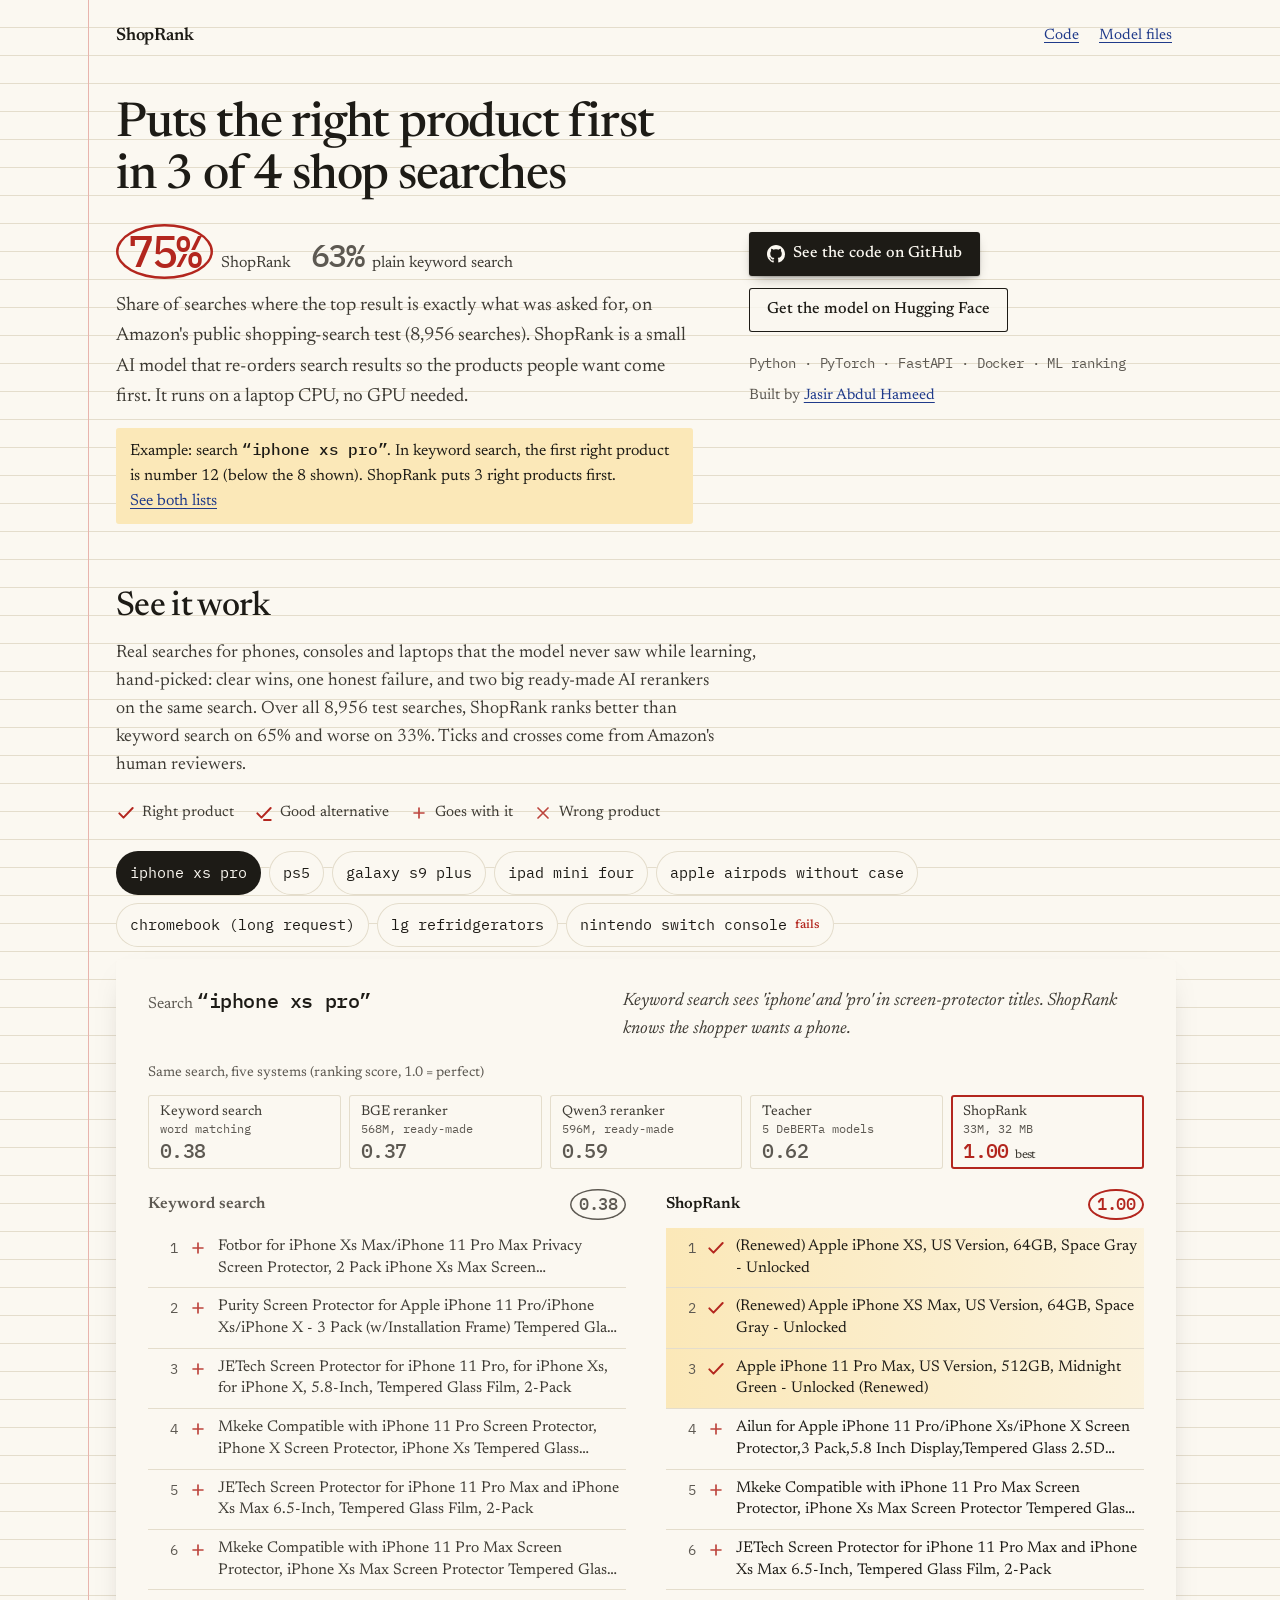
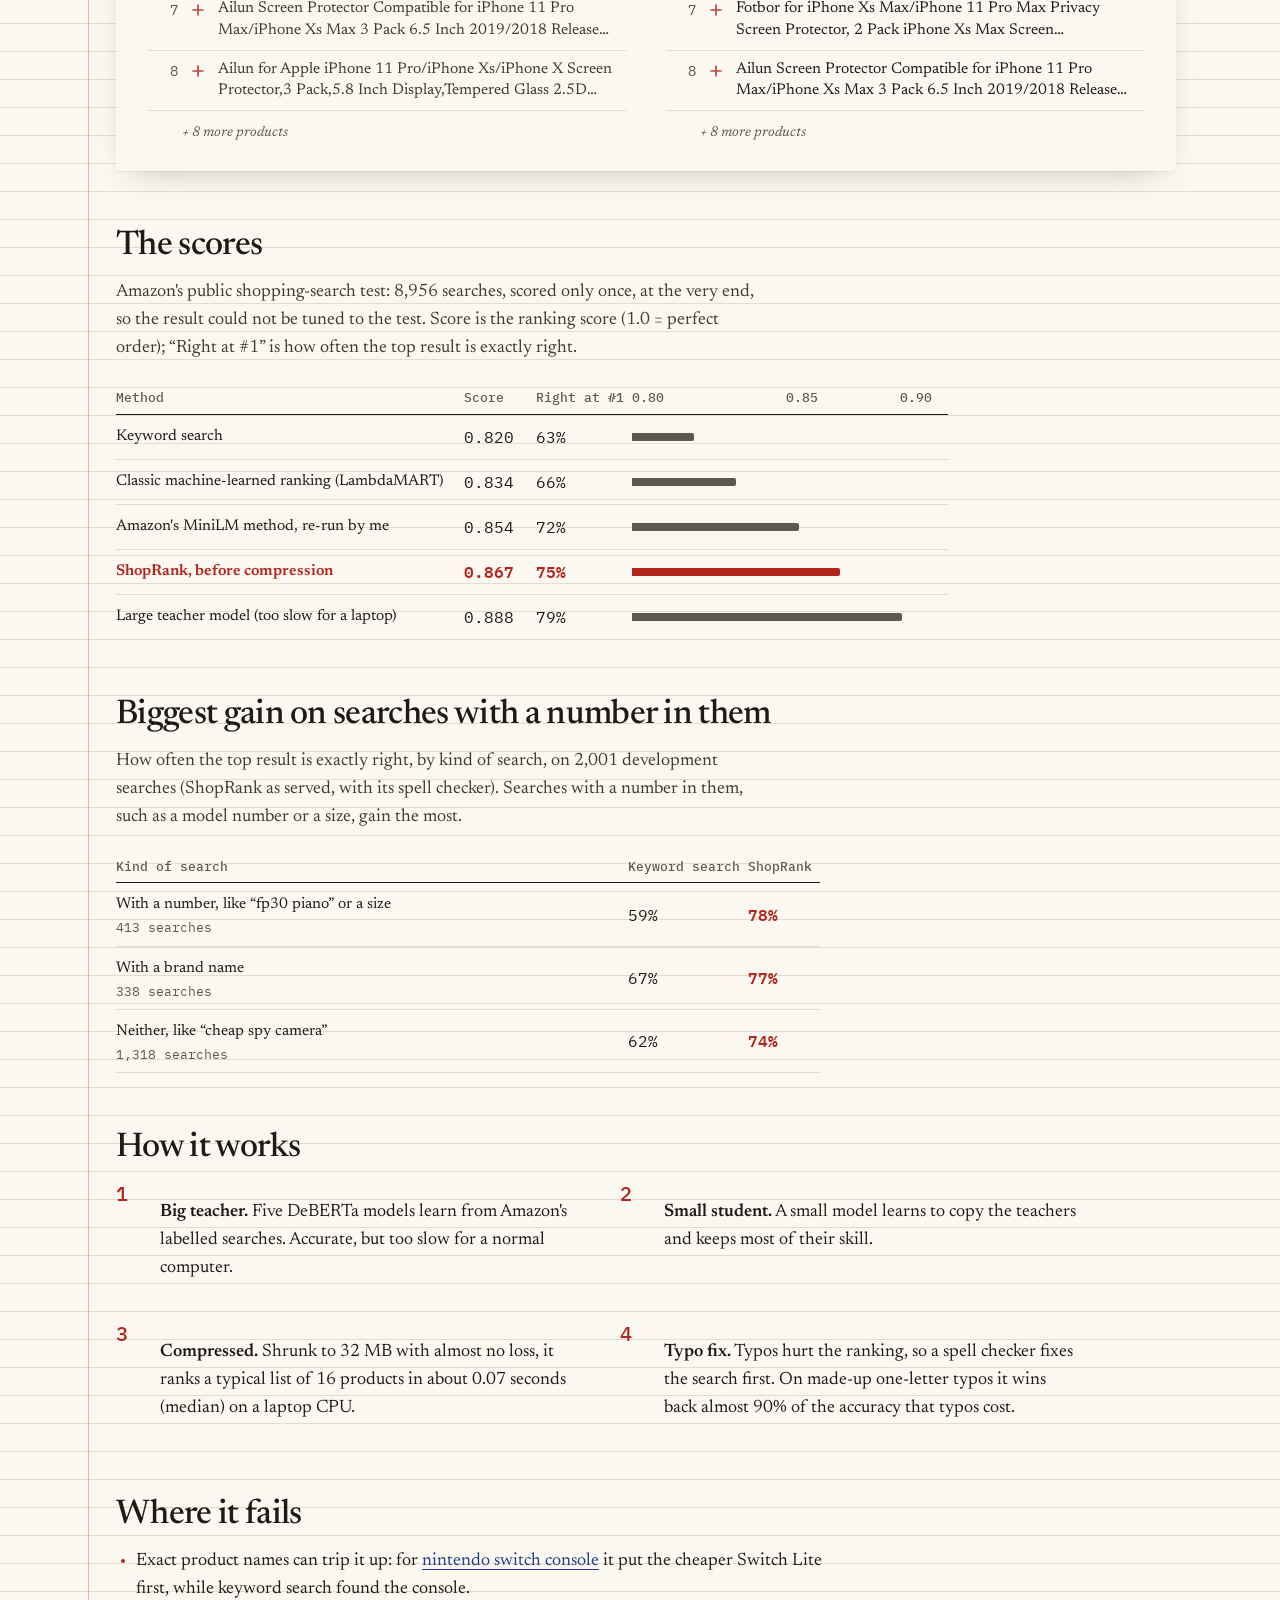
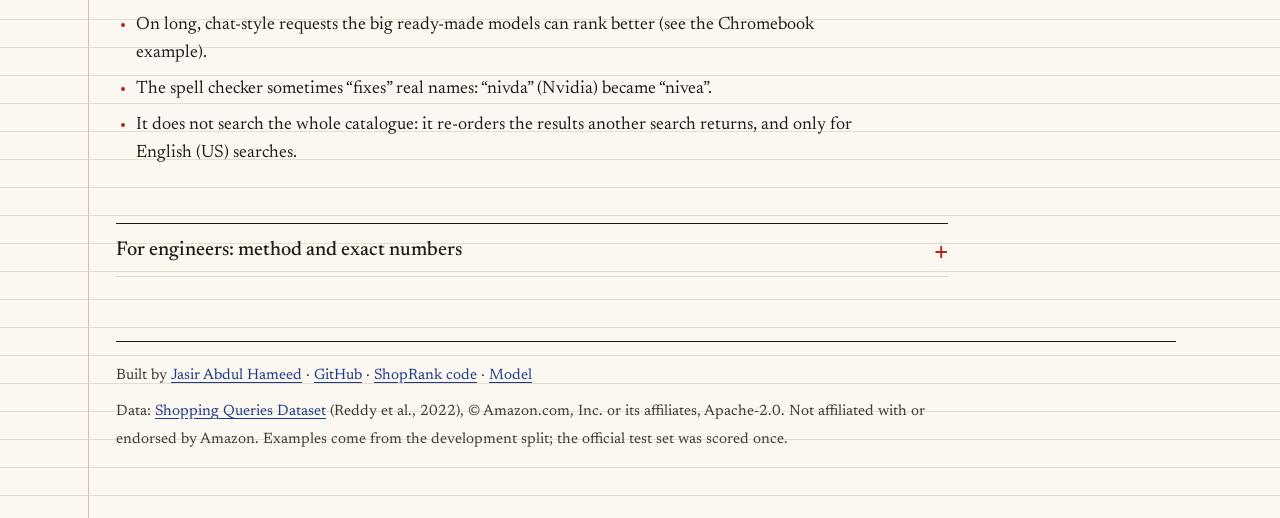
==== commit 5965c2d5: "fix: page layout polish: hero side column aligned, all example tabs visible on wide screens, short t" ====
--- a/site/public/index.html
+++ b/site/public/index.html
@@ -108,6 +108,7 @@
 .btn-primary:hover { background: var(--red); color: #fff; }
 .btn-ghost { color: var(--ink); box-shadow: inset 0 0 0 1px var(--ink); background: rgb(251 248 241 / 0.8); }
 .btn-ghost:hover { color: var(--red); box-shadow: inset 0 0 0 1px var(--red); }
+.nowrap { white-space: nowrap; }
 .skills { font: 400 0.875rem/1.6 var(--mono); color: var(--pencil); margin: 0; letter-spacing: -0.01em; }
 .byline { font-size: 0.9375rem; color: var(--pencil); margin: 0.5rem 0 0; }
 
@@ -177,12 +178,13 @@
   :root { --gutter: 2.5rem; }
   body { font-size: 1.125rem; }
   .sheet::before { left: 1.5rem; }
-  .intro { padding: 1.75rem 0 0.5rem; max-width: none; display: grid; grid-template-columns: minmax(0, 1.35fr) minmax(0, 1fr); column-gap: 3rem; align-items: end; }
+  .intro { padding: 1.75rem 0 0.5rem; max-width: none; display: grid; grid-template-columns: minmax(0, 1.35fr) minmax(0, 1fr); column-gap: 3.5rem; align-items: start; }
   .intro h1 { grid-column: 1 / -1; max-width: 56rem; }
-  .intro .lede-block { grid-column: 1; grid-row: 2 / span 3; }
+  .intro .lede-block { grid-column: 1; grid-row: 2; }
+  .intro-side { grid-column: 2; grid-row: 2; padding-top: 0.5rem; }
   .intro .lede { margin: 0; }
-  .intro .actions, .intro .skills, .intro .byline { grid-column: 2; }
   .example { padding: 1.75rem 2rem 1.5rem; }
+  .tabs { flex-wrap: wrap; overflow: visible; }
   .columns { grid-template-columns: 1fr 1fr; gap: 2.5rem; }
   .example-head { display: grid; grid-template-columns: minmax(0, 1fr) minmax(0, 1.2fr); gap: 0 2.5rem; align-items: end; }
   .example-head .note { grid-column: 2; grid-row: 1 / span 2; margin: 0; }
@@ -191,7 +193,7 @@
 /* Results: a ruler from 0.80 to 0.90 */
 .results { width: 100%; max-width: 52rem; border-collapse: collapse; font-size: 0.96875rem; }
 .results th, .results td { text-align: left; padding: 0.5rem 0.5rem 0.5rem 0; border-bottom: 1px solid var(--rule); vertical-align: middle; font-weight: 400; }
-.results thead th { font: 500 0.8125rem/1.2 var(--mono); color: var(--pencil); border-bottom: 1px solid var(--ink); }
+.results thead th { white-space: nowrap; font: 500 0.8125rem/1.2 var(--mono); color: var(--pencil); border-bottom: 1px solid var(--ink); }
 .results .value { font-family: var(--mono); font-variant-numeric: tabular-nums; width: 4.5rem; }
 .results .track { width: 38%; }
 .track-head { display: none; }
@@ -215,7 +217,7 @@
 .board-score { font: 500 1.25rem/1 var(--mono); letter-spacing: -0.03em; color: var(--pencil); font-variant-numeric: tabular-nums; }
 .board-item.is-ours { box-shadow: inset 0 0 0 2px var(--red); }
 .board-item.is-ours .board-score { color: var(--red); }
-.board-item.is-best .board-score::after { content: " best"; font: 400 0.75rem/1 var(--serif); color: var(--ink-soft); }
+.board-item.is-best .board-score::after { content: "best"; margin-left: 0.4rem; font: 400 0.75rem/1 var(--serif); color: var(--ink-soft); }
 
 /* Known-item searches */
 .known { max-width: 44rem; }
@@ -263,21 +265,23 @@
   <div class="lede-block">
   <p class="score"><span class="pair"><span class="num num-ours">75%</span><span class="score-label">ShopRank</span></span><span class="pair"><span class="num num-base">63%</span><span class="score-label">plain keyword search</span></span></p>
   <p class="lede">Share of searches where the top result is exactly what was asked for, on Amazon's public shopping-search test (8,956 searches). ShopRank is a small AI model that re-orders search results so the products people want come first. It runs on a laptop CPU, no GPU needed.</p>
-  <p class="proof">Example: search <q class="q">iphone xs pro</q>. In keyword search, the first right product is number 12 (below the 8 shown). ShopRank puts 3 right products first. <a href="#ex-0">See both lists</a></p>
-  </div>
+  <p class="proof">Example: search <q class="q">iphone xs pro</q>. In keyword search, the first right product is number 12 (below the 8 shown). ShopRank puts 3 right products first. <a class="nowrap" href="#ex-0">See both lists</a></p>
+  </div>
+  <div class="intro-side">
   <div class="actions">
-    <a class="btn btn-primary" href="https://github.com/jasirjru/shoprank"><svg viewBox="0 0 16 16" aria-hidden="true" focusable="false"><path d="M8 0C3.58 0 0 3.58 0 8c0 3.54 2.29 6.53 5.47 7.59.4.07.55-.17.55-.38 0-.19-.01-.82-.01-1.49-2.01.37-2.53-.49-2.69-.94-.09-.23-.48-.94-.82-1.13-.28-.15-.68-.52-.01-.53.63-.01 1.08.58 1.23.82.72 1.21 1.87.87 2.33.66.07-.52.28-.87.51-1.07-1.78-.2-3.64-.89-3.64-3.95 0-.87.31-1.59.82-2.15-.08-.2-.36-1.02.08-2.12 0 0 .67-.21 2.2.82.64-.18 1.32-.27 2-.27.68 0 1.36.09 2 .27 1.53-1.04 2.2-.82 2.2-.82.44 1.1.16 1.92.08 2.12.51.56.82 1.27.82 2.15 0 3.07-1.87 3.75-3.65 3.95.29.25.54.73.54 1.48 0 1.07-.01 1.93-.01 2.2 0 .21.15.46.55.38A8.013 8.013 0 0016 8c0-4.42-3.58-8-8-8z"/></svg>See the code on GitHub</a>
-    <a class="btn btn-ghost" href="https://huggingface.co/jasirjru/shoprank-reranker-minilm-int8">Get the model on Hugging Face</a>
-  </div>
-  <p class="skills">Python · PyTorch · FastAPI · Docker · ML ranking</p>
-  <p class="byline">Built by <a href="https://jasirjru-portfolio.vercel.app">Jasir Abdul Hameed</a></p>
+      <a class="btn btn-primary" href="https://github.com/jasirjru/shoprank"><svg viewBox="0 0 16 16" aria-hidden="true" focusable="false"><path d="M8 0C3.58 0 0 3.58 0 8c0 3.54 2.29 6.53 5.47 7.59.4.07.55-.17.55-.38 0-.19-.01-.82-.01-1.49-2.01.37-2.53-.49-2.69-.94-.09-.23-.48-.94-.82-1.13-.28-.15-.68-.52-.01-.53.63-.01 1.08.58 1.23.82.72 1.21 1.87.87 2.33.66.07-.52.28-.87.51-1.07-1.78-.2-3.64-.89-3.64-3.95 0-.87.31-1.59.82-2.15-.08-.2-.36-1.02.08-2.12 0 0 .67-.21 2.2.82.64-.18 1.32-.27 2-.27.68 0 1.36.09 2 .27 1.53-1.04 2.2-.82 2.2-.82.44 1.1.16 1.92.08 2.12.51.56.82 1.27.82 2.15 0 3.07-1.87 3.75-3.65 3.95.29.25.54.73.54 1.48 0 1.07-.01 1.93-.01 2.2 0 .21.15.46.55.38A8.013 8.013 0 0016 8c0-4.42-3.58-8-8-8z"/></svg>See the code on GitHub</a>
+      <a class="btn btn-ghost" href="https://huggingface.co/jasirjru/shoprank-reranker-minilm-int8">Get the model on Hugging Face</a>
+    </div>
+    <p class="skills">Python · PyTorch · FastAPI · Docker · ML ranking</p>
+    <p class="byline">Built by <a href="https://jasirjru-portfolio.vercel.app">Jasir Abdul Hameed</a></p>
+  </div>
 </section>
 
 <section aria-labelledby="examples-title">
   <h2 id="examples-title">See it work</h2>
   <p class="section-lede">Real searches for phones, consoles and laptops that the model never saw while learning, hand-picked: clear wins, one honest failure, and two big ready-made AI rerankers on the same search. Over all 8,956 test searches, ShopRank ranks better than keyword search on 65% and worse on 33%. Ticks and crosses come from Amazon&#39;s human reviewers.</p>
   <ul class="legend" aria-label="Marks are Amazon's human labels"><li><svg class="mark mark-exact" viewBox="0 0 24 24" aria-hidden="true" focusable="false"><path d="M4 12.5l5 5L20 6"/></svg><span>Right product</span></li><li><svg class="mark mark-substitute" viewBox="0 0 24 24" aria-hidden="true" focusable="false"><path d="M4 12.5l5 5L20 6"/><path d="M12 20.5h8"/></svg><span>Good alternative</span></li><li><svg class="mark mark-complement" viewBox="0 0 24 24" aria-hidden="true" focusable="false"><path d="M12 6v12M6 12h12"/></svg><span>Goes with it</span></li><li><svg class="mark mark-irrelevant" viewBox="0 0 24 24" aria-hidden="true" focusable="false"><path d="M6 6l12 12M18 6L6 18"/></svg><span>Wrong product</span></li></ul>
-  <nav class="tabs" role="tablist" aria-label="Example searches"><a class="tab" id="tab-0" href="#ex-0" role="tab" aria-selected="true" aria-controls="ex-0">iphone xs pro</a><a class="tab" id="tab-1" href="#ex-1" role="tab" aria-selected="false" aria-controls="ex-1">ps5</a><a class="tab" id="tab-2" href="#ex-2" role="tab" aria-selected="false" aria-controls="ex-2">galaxy s9 plus</a><a class="tab" id="tab-3" href="#ex-3" role="tab" aria-selected="false" aria-controls="ex-3">ipad mini four</a><a class="tab" id="tab-4" href="#ex-4" role="tab" aria-selected="false" aria-controls="ex-4">apple airpods without case</a><a class="tab" id="tab-5" href="#ex-5" role="tab" aria-selected="false" aria-controls="ex-5">I want a google…</a><a class="tab" id="tab-6" href="#ex-6" role="tab" aria-selected="false" aria-controls="ex-6">lg refridgerators</a><a class="tab" id="tab-7" href="#ex-7" role="tab" aria-selected="false" aria-controls="ex-7">nintendo switch console <span class="tab-flag">fails</span></a></nav>
+  <nav class="tabs" role="tablist" aria-label="Example searches"><a class="tab" id="tab-0" href="#ex-0" role="tab" aria-selected="true" aria-controls="ex-0">iphone xs pro</a><a class="tab" id="tab-1" href="#ex-1" role="tab" aria-selected="false" aria-controls="ex-1">ps5</a><a class="tab" id="tab-2" href="#ex-2" role="tab" aria-selected="false" aria-controls="ex-2">galaxy s9 plus</a><a class="tab" id="tab-3" href="#ex-3" role="tab" aria-selected="false" aria-controls="ex-3">ipad mini four</a><a class="tab" id="tab-4" href="#ex-4" role="tab" aria-selected="false" aria-controls="ex-4">apple airpods without case</a><a class="tab" id="tab-5" href="#ex-5" role="tab" aria-selected="false" aria-controls="ex-5">chromebook (long request)</a><a class="tab" id="tab-6" href="#ex-6" role="tab" aria-selected="false" aria-controls="ex-6">lg refridgerators</a><a class="tab" id="tab-7" href="#ex-7" role="tab" aria-selected="false" aria-controls="ex-7">nintendo switch console <span class="tab-flag">fails</span></a></nav>
   
 <section class="example" id="ex-0" role="tabpanel" aria-labelledby="tab-0" data-mode="shoprank">
   <div class="example-head">
@@ -285,7 +289,7 @@
     
     <p class="note">Keyword search sees &#x27;iphone&#x27; and &#x27;pro&#x27; in screen-protector titles. ShopRank knows the shopper wants a phone.</p>
   </div>
-  <div class="board"><p class="board-title">Same search, five systems (ranking score, 1.0 = perfect)</p><ul><li class="board-item"><span class="board-name">Keyword search</span><span class="board-score">0.38</span></li><li class="board-item"><span class="board-name">BGE reranker<span class="board-size">568M, ready-made</span></span><span class="board-score">0.37</span></li><li class="board-item"><span class="board-name">Qwen3 reranker<span class="board-size">596M, ready-made</span></span><span class="board-score">0.59</span></li><li class="board-item"><span class="board-name">Teacher<span class="board-size">5 DeBERTa models</span></span><span class="board-score">0.62</span></li><li class="board-item is-ours is-best"><span class="board-name">ShopRank<span class="board-size">33M, 32 MB</span></span><span class="board-score">1.00</span></li></ul></div>
+  <div class="board"><p class="board-title">Same search, five systems (ranking score, 1.0 = perfect)</p><ul><li class="board-item"><span class="board-name">Keyword search<span class="board-size">word matching</span></span><span class="board-score">0.38</span></li><li class="board-item"><span class="board-name">BGE reranker<span class="board-size">568M, ready-made</span></span><span class="board-score">0.37</span></li><li class="board-item"><span class="board-name">Qwen3 reranker<span class="board-size">596M, ready-made</span></span><span class="board-score">0.59</span></li><li class="board-item"><span class="board-name">Teacher<span class="board-size">5 DeBERTa models</span></span><span class="board-score">0.62</span></li><li class="board-item is-ours is-best"><span class="board-name">ShopRank<span class="board-size">33M, 32 MB</span></span><span class="board-score">1.00</span></li></ul></div>
   <div class="switch" role="group" aria-label="Show ranking by">
     <button type="button" data-show="bm25" aria-pressed="false">Keyword search</button>
     <button type="button" data-show="shoprank" aria-pressed="true">ShopRank</button>
@@ -307,7 +311,7 @@
     
     <p class="note">Keyword search shows PlayStation 4 games first. ShopRank shows the PS5 console and PS5 games.</p>
   </div>
-  <div class="board"><p class="board-title">Same search, five systems (ranking score, 1.0 = perfect)</p><ul><li class="board-item"><span class="board-name">Keyword search</span><span class="board-score">0.65</span></li><li class="board-item"><span class="board-name">BGE reranker<span class="board-size">568M, ready-made</span></span><span class="board-score">0.89</span></li><li class="board-item"><span class="board-name">Qwen3 reranker<span class="board-size">596M, ready-made</span></span><span class="board-score">0.87</span></li><li class="board-item is-best"><span class="board-name">Teacher<span class="board-size">5 DeBERTa models</span></span><span class="board-score">1.00</span></li><li class="board-item is-ours"><span class="board-name">ShopRank<span class="board-size">33M, 32 MB</span></span><span class="board-score">0.99</span></li></ul></div>
+  <div class="board"><p class="board-title">Same search, five systems (ranking score, 1.0 = perfect)</p><ul><li class="board-item"><span class="board-name">Keyword search<span class="board-size">word matching</span></span><span class="board-score">0.65</span></li><li class="board-item"><span class="board-name">BGE reranker<span class="board-size">568M, ready-made</span></span><span class="board-score">0.89</span></li><li class="board-item"><span class="board-name">Qwen3 reranker<span class="board-size">596M, ready-made</span></span><span class="board-score">0.87</span></li><li class="board-item is-best"><span class="board-name">Teacher<span class="board-size">5 DeBERTa models</span></span><span class="board-score">1.00</span></li><li class="board-item is-ours"><span class="board-name">ShopRank<span class="board-size">33M, 32 MB</span></span><span class="board-score">0.99</span></li></ul></div>
   <div class="switch" role="group" aria-label="Show ranking by">
     <button type="button" data-show="bm25" aria-pressed="false">Keyword search</button>
     <button type="button" data-show="shoprank" aria-pressed="true">ShopRank</button>
@@ -329,7 +333,7 @@
     
     <p class="note">Keyword search starts with a privacy screen and a wallet case. ShopRank puts four Galaxy S9+ phones first.</p>
   </div>
-  <div class="board"><p class="board-title">Same search, five systems (ranking score, 1.0 = perfect)</p><ul><li class="board-item"><span class="board-name">Keyword search</span><span class="board-score">0.61</span></li><li class="board-item"><span class="board-name">BGE reranker<span class="board-size">568M, ready-made</span></span><span class="board-score">0.83</span></li><li class="board-item"><span class="board-name">Qwen3 reranker<span class="board-size">596M, ready-made</span></span><span class="board-score">0.94</span></li><li class="board-item"><span class="board-name">Teacher<span class="board-size">5 DeBERTa models</span></span><span class="board-score">0.99</span></li><li class="board-item is-ours is-best"><span class="board-name">ShopRank<span class="board-size">33M, 32 MB</span></span><span class="board-score">0.99</span></li></ul></div>
+  <div class="board"><p class="board-title">Same search, five systems (ranking score, 1.0 = perfect)</p><ul><li class="board-item"><span class="board-name">Keyword search<span class="board-size">word matching</span></span><span class="board-score">0.61</span></li><li class="board-item"><span class="board-name">BGE reranker<span class="board-size">568M, ready-made</span></span><span class="board-score">0.83</span></li><li class="board-item"><span class="board-name">Qwen3 reranker<span class="board-size">596M, ready-made</span></span><span class="board-score">0.94</span></li><li class="board-item"><span class="board-name">Teacher<span class="board-size">5 DeBERTa models</span></span><span class="board-score">0.99</span></li><li class="board-item is-ours is-best"><span class="board-name">ShopRank<span class="board-size">33M, 32 MB</span></span><span class="board-score">0.99</span></li></ul></div>
   <div class="switch" role="group" aria-label="Show ranking by">
     <button type="button" data-show="bm25" aria-pressed="false">Keyword search</button>
     <button type="button" data-show="shoprank" aria-pressed="true">ShopRank</button>
@@ -351,7 +355,7 @@
     
     <p class="note">The shopper typed &#x27;four&#x27; as a word. Keyword search shows cases; ShopRank understands they mean the iPad Mini 4 and shows the tablets.</p>
   </div>
-  <div class="board"><p class="board-title">Same search, five systems (ranking score, 1.0 = perfect)</p><ul><li class="board-item"><span class="board-name">Keyword search</span><span class="board-score">0.47</span></li><li class="board-item"><span class="board-name">BGE reranker<span class="board-size">568M, ready-made</span></span><span class="board-score">0.80</span></li><li class="board-item"><span class="board-name">Qwen3 reranker<span class="board-size">596M, ready-made</span></span><span class="board-score">1.00</span></li><li class="board-item"><span class="board-name">Teacher<span class="board-size">5 DeBERTa models</span></span><span class="board-score">1.00</span></li><li class="board-item is-ours is-best"><span class="board-name">ShopRank<span class="board-size">33M, 32 MB</span></span><span class="board-score">1.00</span></li></ul></div>
+  <div class="board"><p class="board-title">Same search, five systems (ranking score, 1.0 = perfect)</p><ul><li class="board-item"><span class="board-name">Keyword search<span class="board-size">word matching</span></span><span class="board-score">0.47</span></li><li class="board-item"><span class="board-name">BGE reranker<span class="board-size">568M, ready-made</span></span><span class="board-score">0.80</span></li><li class="board-item"><span class="board-name">Qwen3 reranker<span class="board-size">596M, ready-made</span></span><span class="board-score">1.00</span></li><li class="board-item"><span class="board-name">Teacher<span class="board-size">5 DeBERTa models</span></span><span class="board-score">1.00</span></li><li class="board-item is-ours is-best"><span class="board-name">ShopRank<span class="board-size">33M, 32 MB</span></span><span class="board-score">1.00</span></li></ul></div>
   <div class="switch" role="group" aria-label="Show ranking by">
     <button type="button" data-show="bm25" aria-pressed="false">Keyword search</button>
     <button type="button" data-show="shoprank" aria-pressed="true">ShopRank</button>
@@ -373,7 +377,7 @@
     
     <p class="note">&#x27;Without case&#x27; is the hard part. Keyword search shows AirPods bundles and case covers; ShopRank puts the AirPods themselves first.</p>
   </div>
-  <div class="board"><p class="board-title">Same search, five systems (ranking score, 1.0 = perfect)</p><ul><li class="board-item"><span class="board-name">Keyword search</span><span class="board-score">0.47</span></li><li class="board-item"><span class="board-name">BGE reranker<span class="board-size">568M, ready-made</span></span><span class="board-score">0.35</span></li><li class="board-item"><span class="board-name">Qwen3 reranker<span class="board-size">596M, ready-made</span></span><span class="board-score">0.36</span></li><li class="board-item"><span class="board-name">Teacher<span class="board-size">5 DeBERTa models</span></span><span class="board-score">0.99</span></li><li class="board-item is-ours is-best"><span class="board-name">ShopRank<span class="board-size">33M, 32 MB</span></span><span class="board-score">0.99</span></li></ul></div>
+  <div class="board"><p class="board-title">Same search, five systems (ranking score, 1.0 = perfect)</p><ul><li class="board-item"><span class="board-name">Keyword search<span class="board-size">word matching</span></span><span class="board-score">0.47</span></li><li class="board-item"><span class="board-name">BGE reranker<span class="board-size">568M, ready-made</span></span><span class="board-score">0.35</span></li><li class="board-item"><span class="board-name">Qwen3 reranker<span class="board-size">596M, ready-made</span></span><span class="board-score">0.36</span></li><li class="board-item"><span class="board-name">Teacher<span class="board-size">5 DeBERTa models</span></span><span class="board-score">0.99</span></li><li class="board-item is-ours is-best"><span class="board-name">ShopRank<span class="board-size">33M, 32 MB</span></span><span class="board-score">0.99</span></li></ul></div>
   <div class="switch" role="group" aria-label="Show ranking by">
     <button type="button" data-show="bm25" aria-pressed="false">Keyword search</button>
     <button type="button" data-show="shoprank" aria-pressed="true">ShopRank</button>
@@ -395,7 +399,7 @@
     
     <p class="note">A long, chat-style request, like one an AI assistant might pass on. ShopRank beats keyword search (which ranks a Chromecast at #4), but the big ready-made models do better on this kind of request.</p>
   </div>
-  <div class="board"><p class="board-title">Same search, five systems (ranking score, 1.0 = perfect)</p><ul><li class="board-item"><span class="board-name">Keyword search</span><span class="board-score">0.69</span></li><li class="board-item"><span class="board-name">BGE reranker<span class="board-size">568M, ready-made</span></span><span class="board-score">0.90</span></li><li class="board-item"><span class="board-name">Qwen3 reranker<span class="board-size">596M, ready-made</span></span><span class="board-score">0.91</span></li><li class="board-item is-best"><span class="board-name">Teacher<span class="board-size">5 DeBERTa models</span></span><span class="board-score">0.93</span></li><li class="board-item is-ours"><span class="board-name">ShopRank<span class="board-size">33M, 32 MB</span></span><span class="board-score">0.79</span></li></ul></div>
+  <div class="board"><p class="board-title">Same search, five systems (ranking score, 1.0 = perfect)</p><ul><li class="board-item"><span class="board-name">Keyword search<span class="board-size">word matching</span></span><span class="board-score">0.69</span></li><li class="board-item"><span class="board-name">BGE reranker<span class="board-size">568M, ready-made</span></span><span class="board-score">0.90</span></li><li class="board-item"><span class="board-name">Qwen3 reranker<span class="board-size">596M, ready-made</span></span><span class="board-score">0.91</span></li><li class="board-item is-best"><span class="board-name">Teacher<span class="board-size">5 DeBERTa models</span></span><span class="board-score">0.93</span></li><li class="board-item is-ours"><span class="board-name">ShopRank<span class="board-size">33M, 32 MB</span></span><span class="board-score">0.79</span></li></ul></div>
   <div class="switch" role="group" aria-label="Show ranking by">
     <button type="button" data-show="bm25" aria-pressed="false">Keyword search</button>
     <button type="button" data-show="shoprank" aria-pressed="true">ShopRank</button>
@@ -417,7 +421,7 @@
     <p class="fix">Spell checker changed it to <q class="q">lg refrigerators</q></p>
     <p class="note">A real customer typo. The spell checker fixes it, and ShopRank shows fridges instead of mostly spare parts.</p>
   </div>
-  <div class="board"><p class="board-title">Same search, five systems (ranking score, 1.0 = perfect)</p><ul><li class="board-item"><span class="board-name">Keyword search</span><span class="board-score">0.78</span></li><li class="board-item"><span class="board-name">BGE reranker<span class="board-size">568M, ready-made</span></span><span class="board-score">0.99</span></li><li class="board-item"><span class="board-name">Qwen3 reranker<span class="board-size">596M, ready-made</span></span><span class="board-score">0.90</span></li><li class="board-item"><span class="board-name">Teacher<span class="board-size">5 DeBERTa models</span></span><span class="board-score">0.99</span></li><li class="board-item is-ours is-best"><span class="board-name">ShopRank<span class="board-size">33M, 32 MB</span></span><span class="board-score">1.00</span></li></ul></div>
+  <div class="board"><p class="board-title">Same search, five systems (ranking score, 1.0 = perfect)</p><ul><li class="board-item"><span class="board-name">Keyword search<span class="board-size">word matching</span></span><span class="board-score">0.78</span></li><li class="board-item"><span class="board-name">BGE reranker<span class="board-size">568M, ready-made</span></span><span class="board-score">0.99</span></li><li class="board-item"><span class="board-name">Qwen3 reranker<span class="board-size">596M, ready-made</span></span><span class="board-score">0.90</span></li><li class="board-item"><span class="board-name">Teacher<span class="board-size">5 DeBERTa models</span></span><span class="board-score">0.99</span></li><li class="board-item is-ours is-best"><span class="board-name">ShopRank<span class="board-size">33M, 32 MB</span></span><span class="board-score">1.00</span></li></ul></div>
   <div class="switch" role="group" aria-label="Show ranking by">
     <button type="button" data-show="bm25" aria-pressed="false">Keyword search</button>
     <button type="button" data-show="shoprank" aria-pressed="true">ShopRank</button>
@@ -439,7 +443,7 @@
     
     <p class="note">ShopRank fails here: the shopper asked for the Switch console, and ShopRank puts the cheaper Switch Lite first. Keyword search gets the exact console at #1.</p>
   </div>
-  <div class="board"><p class="board-title">Same search, five systems (ranking score, 1.0 = perfect)</p><ul><li class="board-item is-best"><span class="board-name">Keyword search</span><span class="board-score">0.89</span></li><li class="board-item"><span class="board-name">BGE reranker<span class="board-size">568M, ready-made</span></span><span class="board-score">0.70</span></li><li class="board-item"><span class="board-name">Qwen3 reranker<span class="board-size">596M, ready-made</span></span><span class="board-score">0.70</span></li><li class="board-item"><span class="board-name">Teacher<span class="board-size">5 DeBERTa models</span></span><span class="board-score">0.72</span></li><li class="board-item is-ours"><span class="board-name">ShopRank<span class="board-size">33M, 32 MB</span></span><span class="board-score">0.72</span></li></ul></div>
+  <div class="board"><p class="board-title">Same search, five systems (ranking score, 1.0 = perfect)</p><ul><li class="board-item is-best"><span class="board-name">Keyword search<span class="board-size">word matching</span></span><span class="board-score">0.89</span></li><li class="board-item"><span class="board-name">BGE reranker<span class="board-size">568M, ready-made</span></span><span class="board-score">0.70</span></li><li class="board-item"><span class="board-name">Qwen3 reranker<span class="board-size">596M, ready-made</span></span><span class="board-score">0.70</span></li><li class="board-item"><span class="board-name">Teacher<span class="board-size">5 DeBERTa models</span></span><span class="board-score">0.72</span></li><li class="board-item is-ours"><span class="board-name">ShopRank<span class="board-size">33M, 32 MB</span></span><span class="board-score">0.72</span></li></ul></div>
   <div class="switch" role="group" aria-label="Show ranking by">
     <button type="button" data-show="bm25" aria-pressed="false">Keyword search</button>
     <button type="button" data-show="shoprank" aria-pressed="true">ShopRank</button>
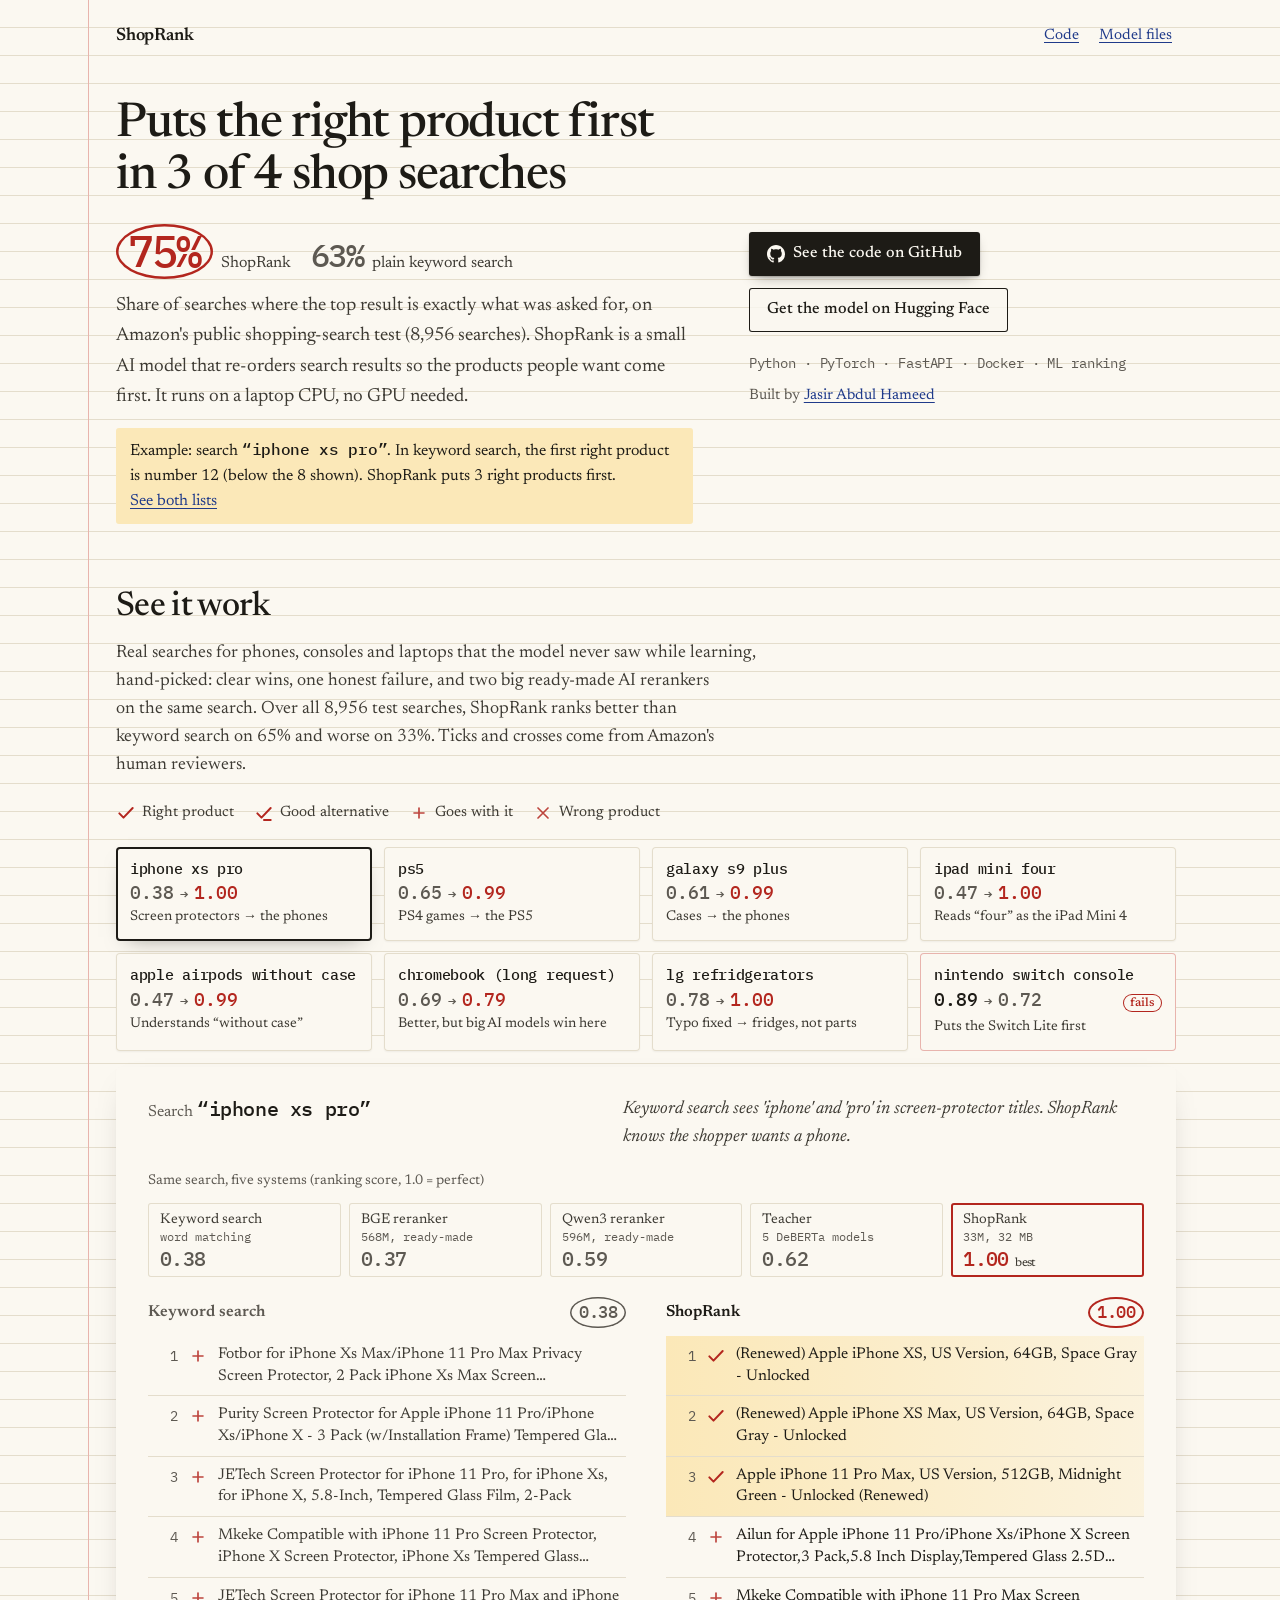
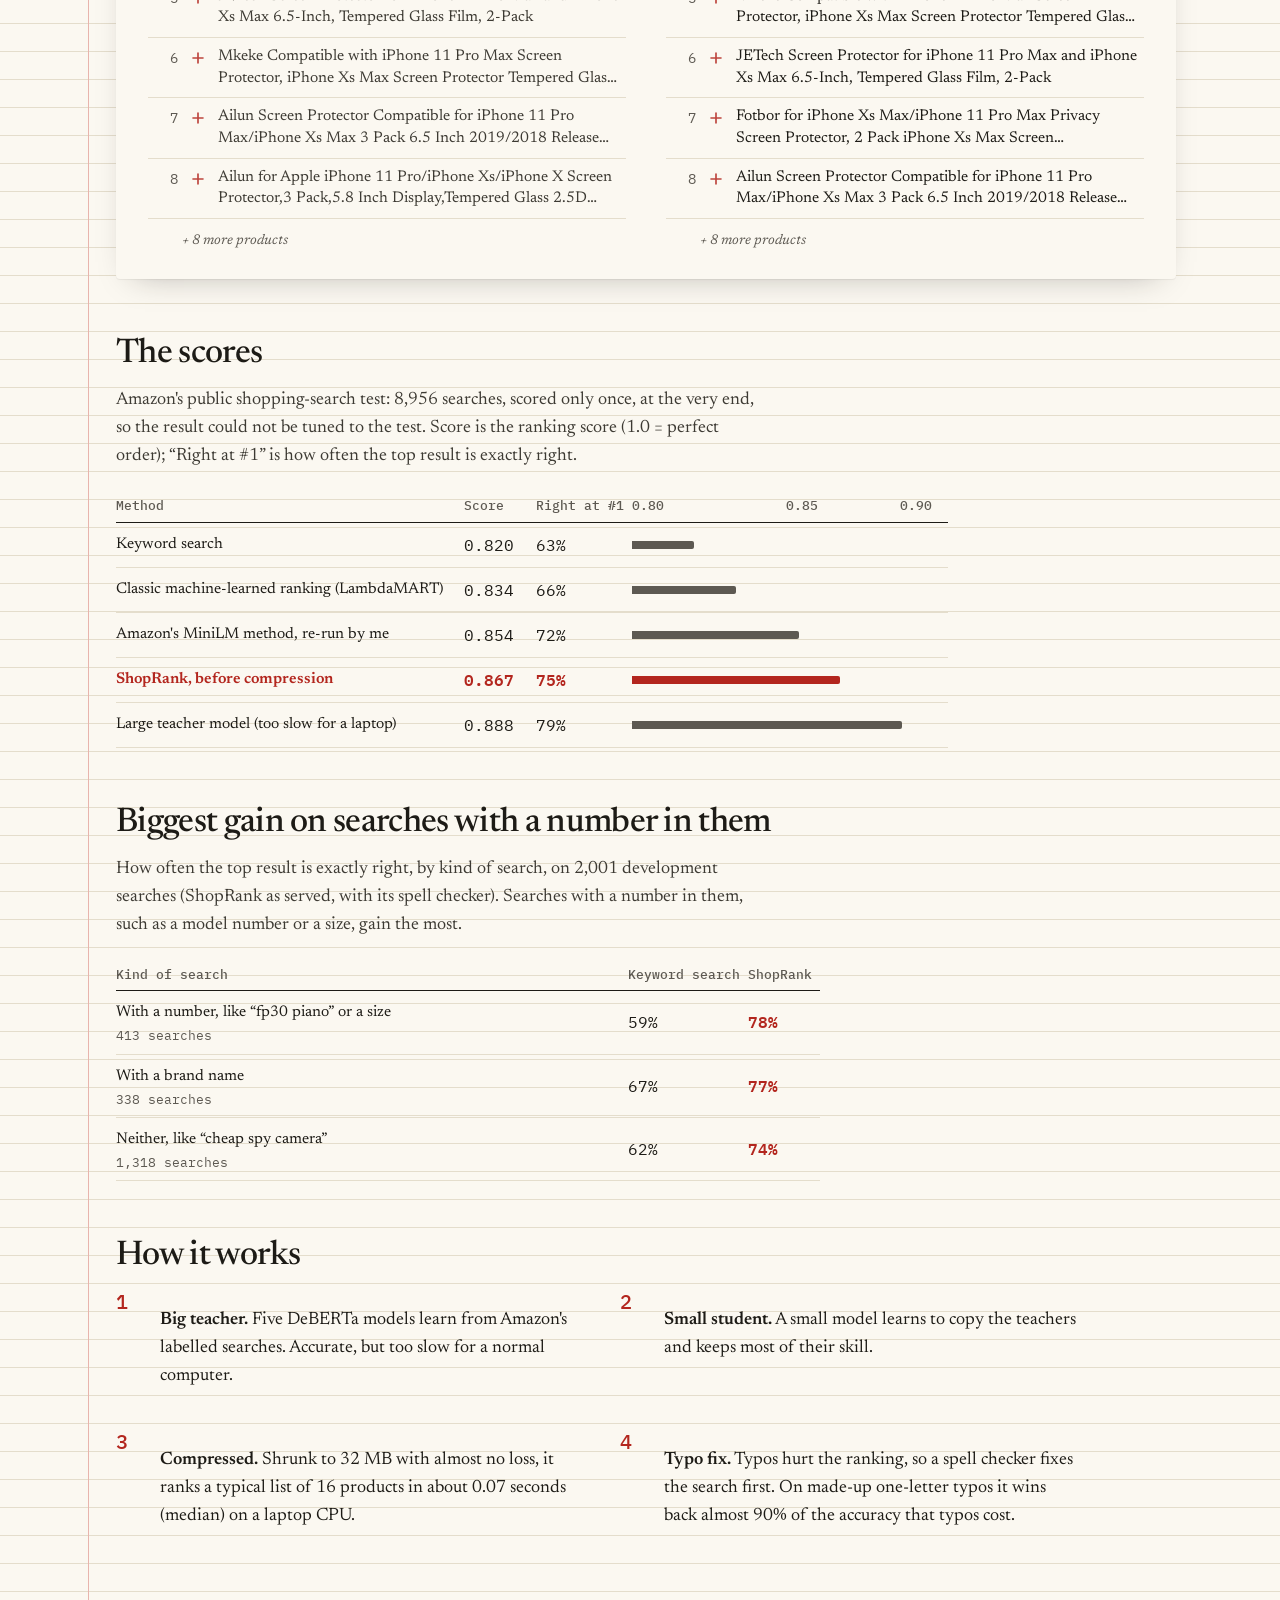
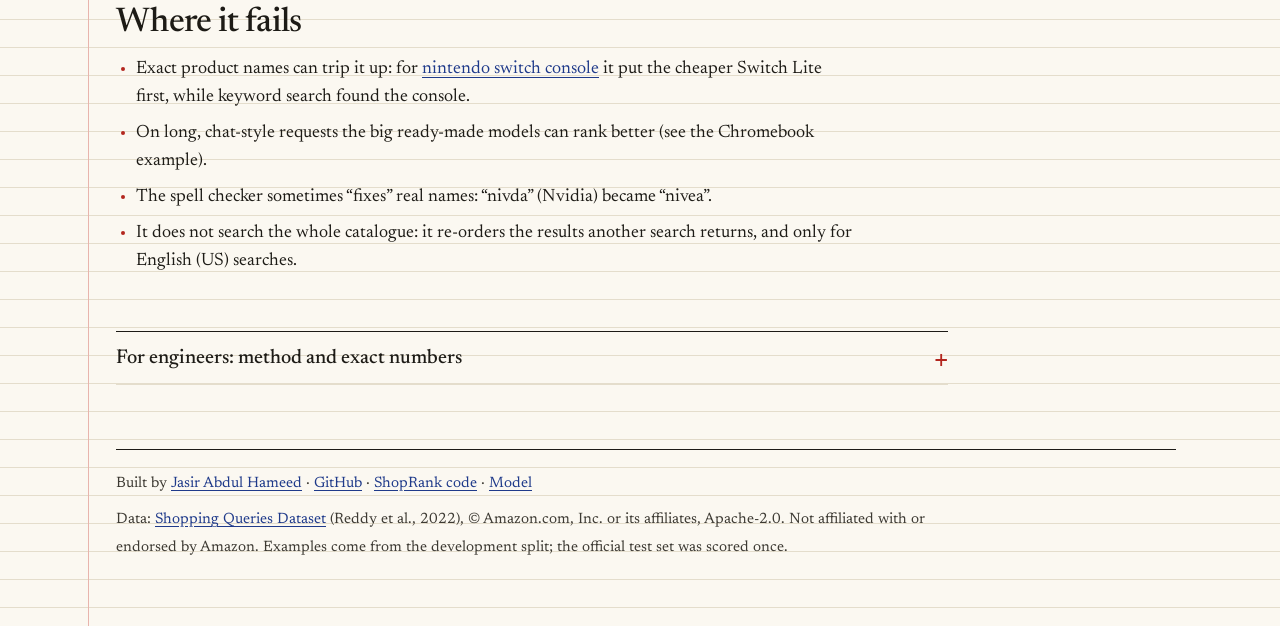
==== commit 49328ab8: "feat: example summary cards (all eight searches at a glance, before -> after grade, one-line story) " ====
--- a/site/public/index.html
+++ b/site/public/index.html
@@ -123,17 +123,27 @@
 .mark { width: 1.25rem; height: 1.25rem; flex: none; fill: none; stroke: var(--red); stroke-width: 2.4; stroke-linecap: round; stroke-linejoin: round; }
 .mark-complement, .mark-irrelevant { stroke-width: 2; opacity: 0.85; }
 
-/* Example tabs: the six searches */
-.tabs { position: relative; display: flex; gap: 0.5rem; overflow-x: auto; padding: 0.25rem 0.125rem 0.75rem; margin: 0 -0.125rem; scrollbar-width: thin; scrollbar-color: var(--rule) transparent; }
-.tab {
-  flex: none; font: 400 0.9375rem/1.2 var(--mono); color: var(--ink); text-decoration: none; padding: 0.6rem 0.875rem; min-height: 2.75rem;
-  display: inline-flex; align-items: center; gap: 0.5rem; border-radius: 999px; box-shadow: inset 0 0 0 1px var(--rule); background: var(--paper);
-  transition: box-shadow 0.2s, background-color 0.2s;
-}
-.tab:hover { box-shadow: inset 0 0 0 1px var(--pencil); color: var(--ink); }
-.tab[aria-selected="true"], .tab[aria-selected="true"]:hover { background: var(--ink); color: var(--paper); box-shadow: none; }
-.tab-flag { font: 500 0.75rem/1 var(--serif); color: var(--red); }
-.tab[aria-selected="true"] .tab-flag { color: #ffb4a9; }
+/* Example cards: all eight searches at a glance; each opens its full comparison below */
+.cards { display: grid; grid-template-columns: repeat(2, minmax(0, 1fr)); gap: 0.625rem; margin: 0 0 1rem; }
+.card {
+  display: flex; flex-direction: column; gap: 0.375rem; min-height: 2.75rem; padding: 0.75rem 0.875rem 0.875rem;
+  color: var(--ink); text-decoration: none; background: var(--paper); border-radius: 4px;
+  box-shadow: inset 0 0 0 1px var(--rule), 0 1px 2px rgb(29 27 22 / 0.05);
+  transition: box-shadow 0.2s, transform 0.2s var(--ease);
+}
+.card:hover { color: var(--ink); box-shadow: inset 0 0 0 1px var(--pencil), 0 6px 16px -10px rgb(29 27 22 / 0.4); transform: translateY(-1px); }
+.card[aria-selected="true"], .card[aria-selected="true"]:hover { box-shadow: inset 0 0 0 2px var(--ink), 0 8px 20px -12px rgb(29 27 22 / 0.5); }
+.card-query { font: 500 0.9375rem/1.3 var(--mono); letter-spacing: -0.02em; overflow-wrap: anywhere; }
+.card-grades { display: flex; align-items: baseline; gap: 0.375rem; font: 500 1.125rem/1 var(--mono); font-variant-numeric: tabular-nums; }
+.card-from { color: var(--pencil); }
+.card-arrow { color: var(--pencil); font-size: 0.875rem; }
+.card-to { color: var(--red); }
+.card-flag { margin-left: auto; font: 500 0.75rem/1 var(--serif); color: var(--red); padding: 0.2rem 0.45rem; border-radius: 999px; box-shadow: inset 0 0 0 1px var(--red); }
+.card-story { font-size: 0.875rem; line-height: 1.35; color: var(--ink-soft); }
+.card.is-failure { box-shadow: inset 0 0 0 1px var(--margin); }
+.card.is-failure .card-to { color: var(--pencil); }
+.card.is-failure .card-from { color: var(--ink); }
+@media (prefers-reduced-motion: reduce) { .card, .card:hover { transition: none; transform: none; } }
 
 /* One example: the marked sheet */
 .example { background: var(--paper); box-shadow: 0 1px 1px rgb(29 27 22 / 0.06), 0 12px 32px -18px rgb(29 27 22 / 0.35); border-radius: 4px; padding: 1.25rem 1rem 1rem; margin-bottom: 1rem; }
@@ -184,7 +194,7 @@
   .intro-side { grid-column: 2; grid-row: 2; padding-top: 0.5rem; }
   .intro .lede { margin: 0; }
   .example { padding: 1.75rem 2rem 1.5rem; }
-  .tabs { flex-wrap: wrap; overflow: visible; }
+  .cards { grid-template-columns: repeat(4, minmax(0, 1fr)); gap: 0.75rem; }
   .columns { grid-template-columns: 1fr 1fr; gap: 2.5rem; }
   .example-head { display: grid; grid-template-columns: minmax(0, 1fr) minmax(0, 1.2fr); gap: 0 2.5rem; align-items: end; }
   .example-head .note { grid-column: 2; grid-row: 1 / span 2; margin: 0; }
@@ -281,7 +291,7 @@
   <h2 id="examples-title">See it work</h2>
   <p class="section-lede">Real searches for phones, consoles and laptops that the model never saw while learning, hand-picked: clear wins, one honest failure, and two big ready-made AI rerankers on the same search. Over all 8,956 test searches, ShopRank ranks better than keyword search on 65% and worse on 33%. Ticks and crosses come from Amazon&#39;s human reviewers.</p>
   <ul class="legend" aria-label="Marks are Amazon's human labels"><li><svg class="mark mark-exact" viewBox="0 0 24 24" aria-hidden="true" focusable="false"><path d="M4 12.5l5 5L20 6"/></svg><span>Right product</span></li><li><svg class="mark mark-substitute" viewBox="0 0 24 24" aria-hidden="true" focusable="false"><path d="M4 12.5l5 5L20 6"/><path d="M12 20.5h8"/></svg><span>Good alternative</span></li><li><svg class="mark mark-complement" viewBox="0 0 24 24" aria-hidden="true" focusable="false"><path d="M12 6v12M6 12h12"/></svg><span>Goes with it</span></li><li><svg class="mark mark-irrelevant" viewBox="0 0 24 24" aria-hidden="true" focusable="false"><path d="M6 6l12 12M18 6L6 18"/></svg><span>Wrong product</span></li></ul>
-  <nav class="tabs" role="tablist" aria-label="Example searches"><a class="tab" id="tab-0" href="#ex-0" role="tab" aria-selected="true" aria-controls="ex-0">iphone xs pro</a><a class="tab" id="tab-1" href="#ex-1" role="tab" aria-selected="false" aria-controls="ex-1">ps5</a><a class="tab" id="tab-2" href="#ex-2" role="tab" aria-selected="false" aria-controls="ex-2">galaxy s9 plus</a><a class="tab" id="tab-3" href="#ex-3" role="tab" aria-selected="false" aria-controls="ex-3">ipad mini four</a><a class="tab" id="tab-4" href="#ex-4" role="tab" aria-selected="false" aria-controls="ex-4">apple airpods without case</a><a class="tab" id="tab-5" href="#ex-5" role="tab" aria-selected="false" aria-controls="ex-5">chromebook (long request)</a><a class="tab" id="tab-6" href="#ex-6" role="tab" aria-selected="false" aria-controls="ex-6">lg refridgerators</a><a class="tab" id="tab-7" href="#ex-7" role="tab" aria-selected="false" aria-controls="ex-7">nintendo switch console <span class="tab-flag">fails</span></a></nav>
+  <nav class="tabs cards" role="tablist" aria-label="Example searches"><a class="tab card" id="tab-0" href="#ex-0" role="tab" aria-selected="true" aria-controls="ex-0"><span class="card-query">iphone xs pro</span><span class="card-grades"><span class="card-from">0.38</span><span class="card-arrow" aria-hidden="true">→</span><span class="sr"> keyword search, then ShopRank </span><span class="card-to">1.00</span></span><span class="card-story">Screen protectors → the phones</span></a><a class="tab card" id="tab-1" href="#ex-1" role="tab" aria-selected="false" aria-controls="ex-1"><span class="card-query">ps5</span><span class="card-grades"><span class="card-from">0.65</span><span class="card-arrow" aria-hidden="true">→</span><span class="sr"> keyword search, then ShopRank </span><span class="card-to">0.99</span></span><span class="card-story">PS4 games → the PS5</span></a><a class="tab card" id="tab-2" href="#ex-2" role="tab" aria-selected="false" aria-controls="ex-2"><span class="card-query">galaxy s9 plus</span><span class="card-grades"><span class="card-from">0.61</span><span class="card-arrow" aria-hidden="true">→</span><span class="sr"> keyword search, then ShopRank </span><span class="card-to">0.99</span></span><span class="card-story">Cases → the phones</span></a><a class="tab card" id="tab-3" href="#ex-3" role="tab" aria-selected="false" aria-controls="ex-3"><span class="card-query">ipad mini four</span><span class="card-grades"><span class="card-from">0.47</span><span class="card-arrow" aria-hidden="true">→</span><span class="sr"> keyword search, then ShopRank </span><span class="card-to">1.00</span></span><span class="card-story">Reads “four” as the iPad Mini 4</span></a><a class="tab card" id="tab-4" href="#ex-4" role="tab" aria-selected="false" aria-controls="ex-4"><span class="card-query">apple airpods without case</span><span class="card-grades"><span class="card-from">0.47</span><span class="card-arrow" aria-hidden="true">→</span><span class="sr"> keyword search, then ShopRank </span><span class="card-to">0.99</span></span><span class="card-story">Understands “without case”</span></a><a class="tab card" id="tab-5" href="#ex-5" role="tab" aria-selected="false" aria-controls="ex-5"><span class="card-query">chromebook (long request)</span><span class="card-grades"><span class="card-from">0.69</span><span class="card-arrow" aria-hidden="true">→</span><span class="sr"> keyword search, then ShopRank </span><span class="card-to">0.79</span></span><span class="card-story">Better, but big AI models win here</span></a><a class="tab card" id="tab-6" href="#ex-6" role="tab" aria-selected="false" aria-controls="ex-6"><span class="card-query">lg refridgerators</span><span class="card-grades"><span class="card-from">0.78</span><span class="card-arrow" aria-hidden="true">→</span><span class="sr"> keyword search, then ShopRank </span><span class="card-to">1.00</span></span><span class="card-story">Typo fixed → fridges, not parts</span></a><a class="tab card is-failure" id="tab-7" href="#ex-7" role="tab" aria-selected="false" aria-controls="ex-7"><span class="card-query">nintendo switch console</span><span class="card-grades"><span class="card-from">0.89</span><span class="card-arrow" aria-hidden="true">→</span><span class="sr"> keyword search, then ShopRank </span><span class="card-to">0.72</span><span class="card-flag">fails</span></span><span class="card-story">Puts the Switch Lite first</span></a></nav>
   
 <section class="example" id="ex-0" role="tabpanel" aria-labelledby="tab-0" data-mode="shoprank">
   <div class="example-head">
@@ -521,8 +531,6 @@
   const tabs = [...document.querySelectorAll(".tab")];
   const panels = tabs.map((t) => document.getElementById(t.getAttribute("aria-controls")));
 
-  const strip = document.querySelector(".tabs");
-
   function select(i, focus) {
     tabs.forEach((t, j) => {
       const on = i === j;
@@ -531,15 +539,14 @@
       panels[j].hidden = !on;
     });
     if (focus) tabs[i].focus();
-    // keep the chosen tab visible inside the strip without scrolling the page
-    const t = tabs[i];
-    if (t.offsetLeft < strip.scrollLeft || t.offsetLeft + t.offsetWidth > strip.scrollLeft + strip.clientWidth) {
-      strip.scrollTo({ left: t.offsetLeft - 16, behavior: reduce.matches ? "auto" : "smooth" });
-    }
   }
 
   tabs.forEach((tab, i) => {
-    tab.addEventListener("click", (e) => { e.preventDefault(); select(i, false); });
+    tab.addEventListener("click", (e) => {
+      e.preventDefault();
+      select(i, false);
+      if (innerWidth < 900) panels[i].scrollIntoView({ behavior: reduce.matches ? "auto" : "smooth", block: "start" });
+    });
     tab.addEventListener("keydown", (e) => {
       const keys = { ArrowRight: 1, ArrowLeft: -1, Home: -i, End: tabs.length - 1 - i };
       if (!(e.key in keys)) return;
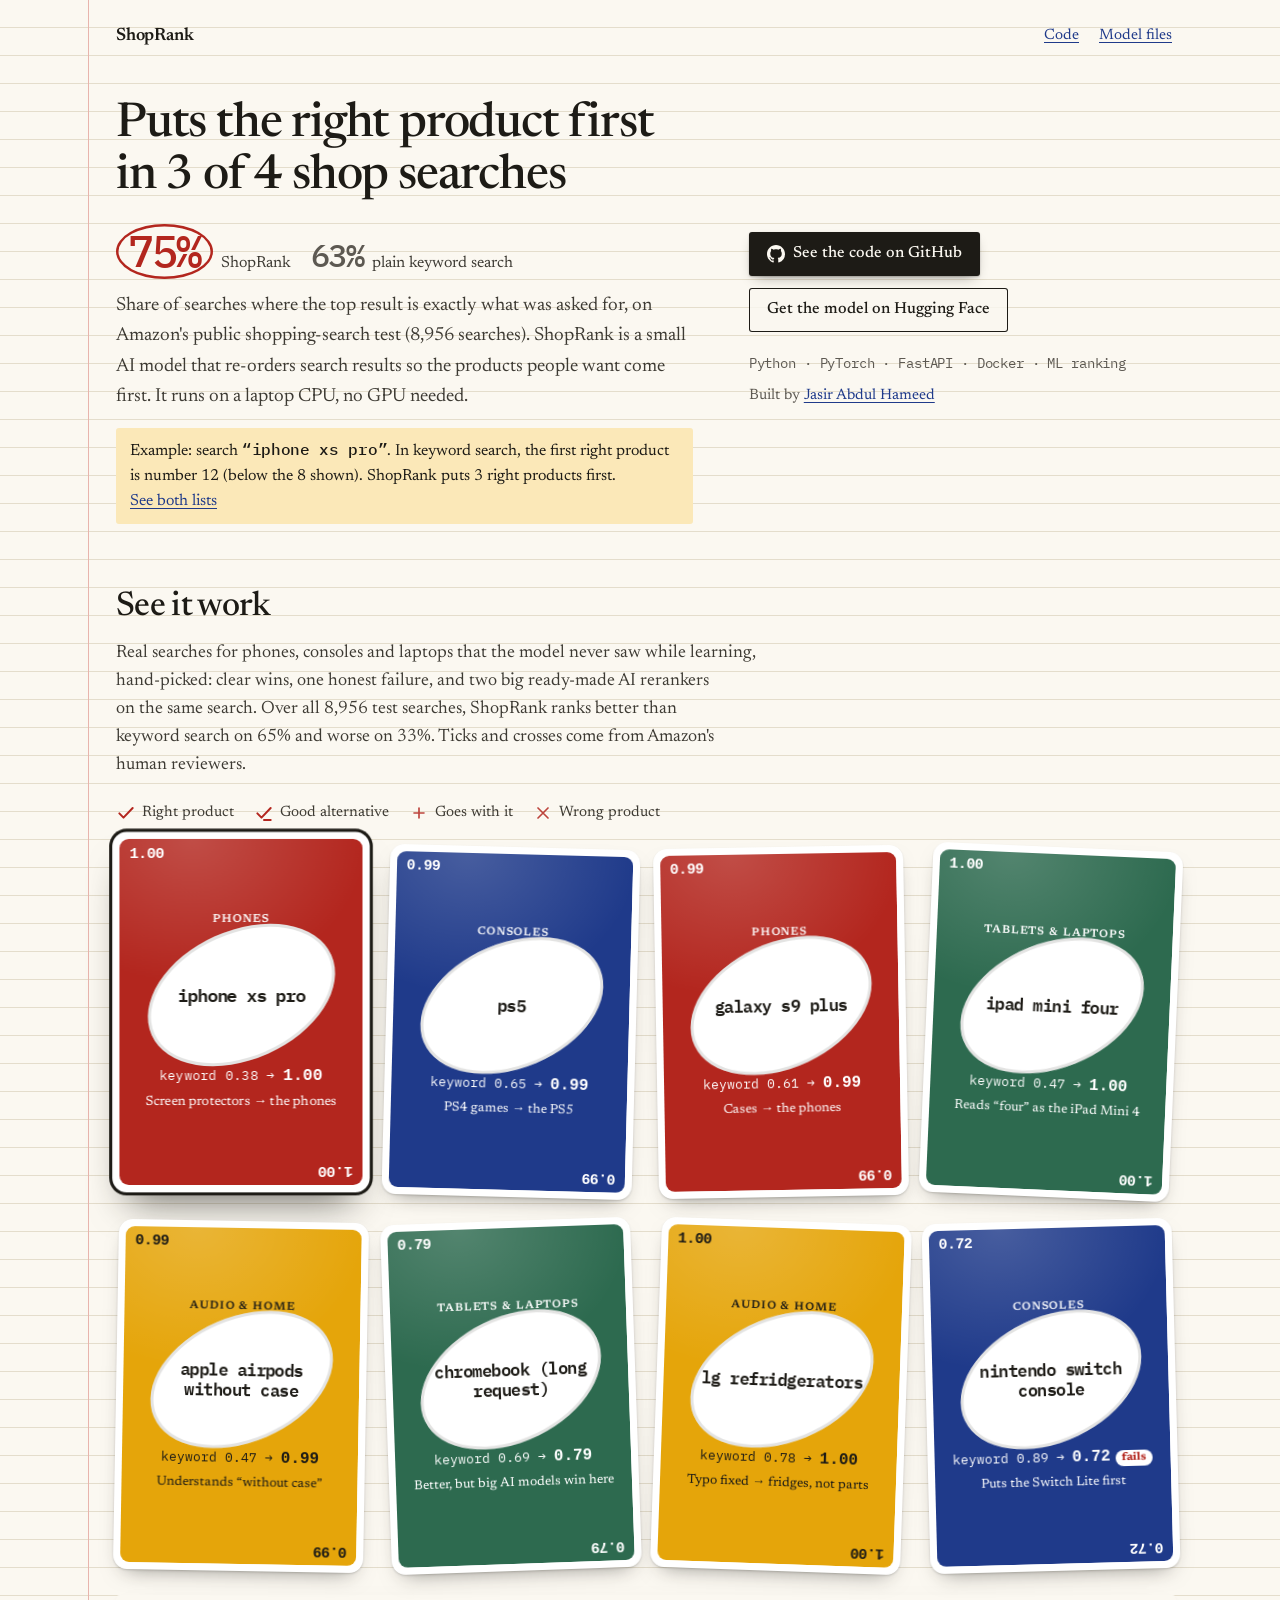
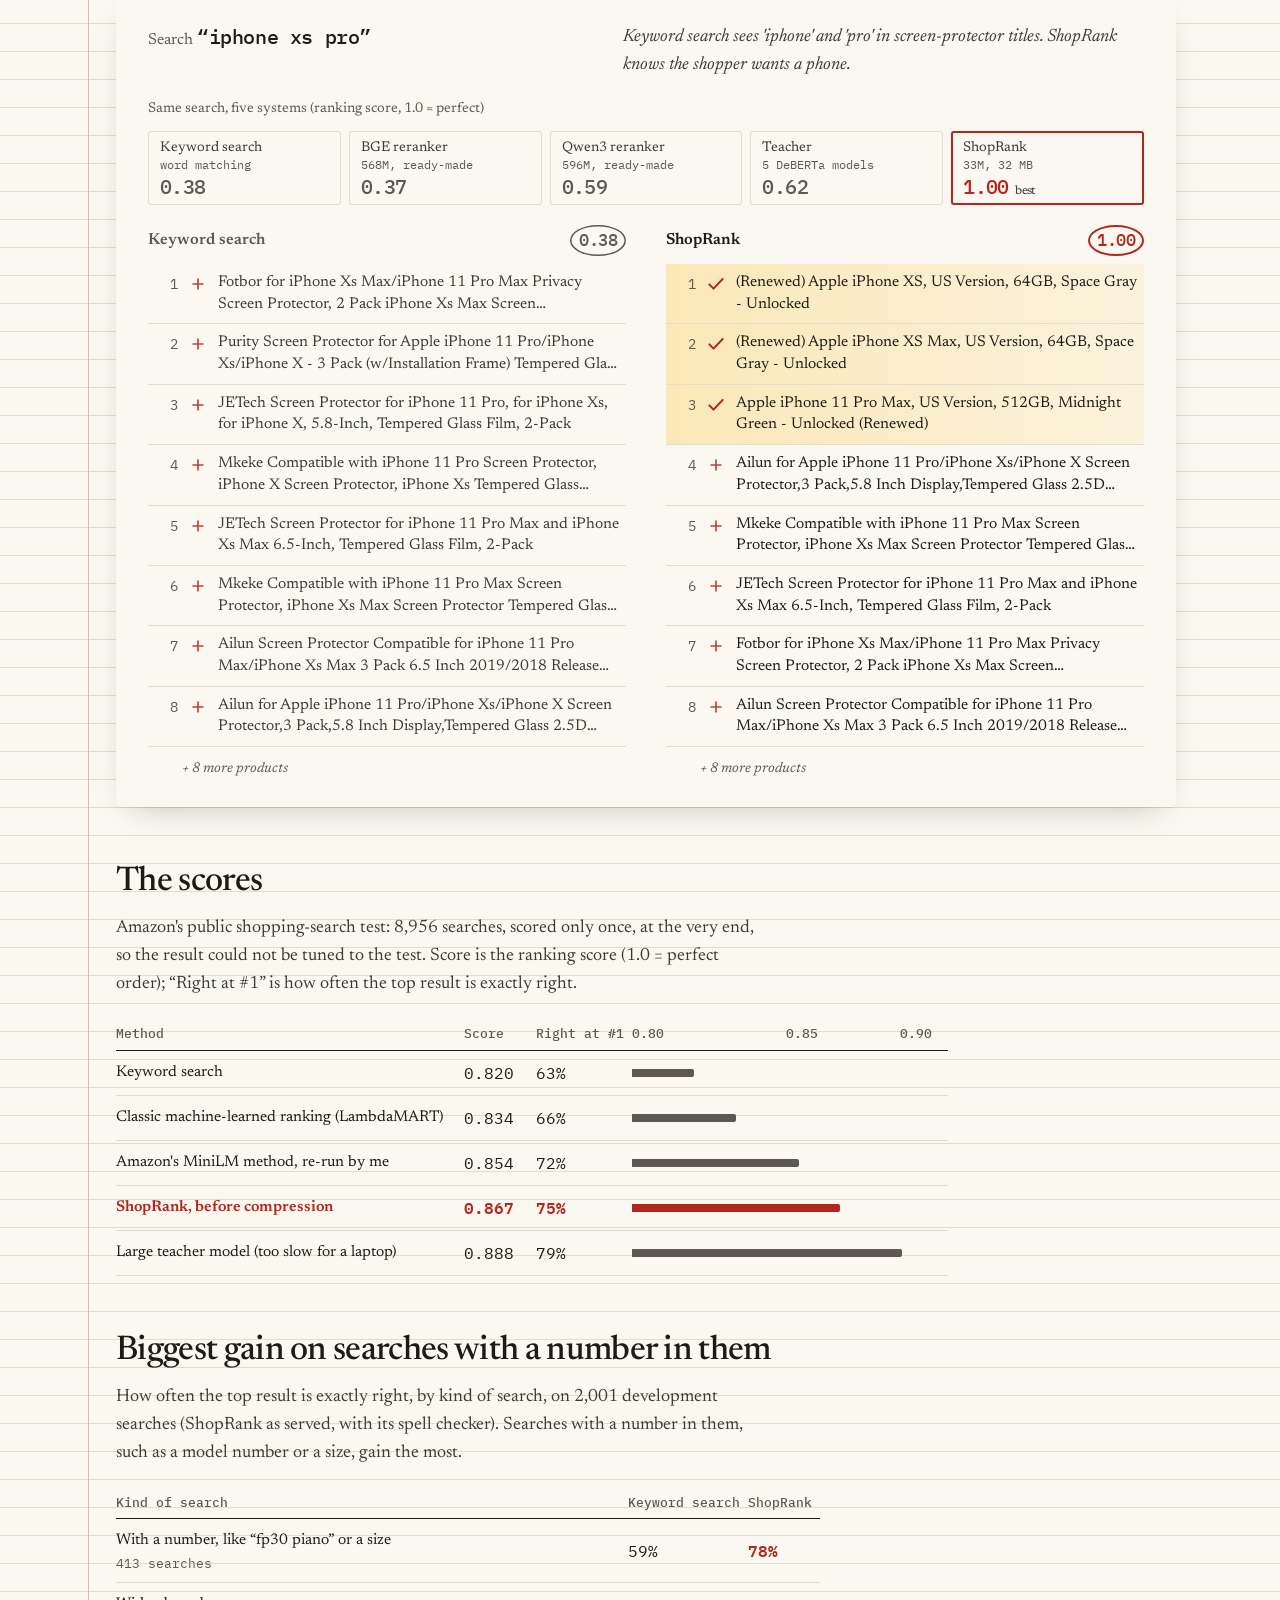
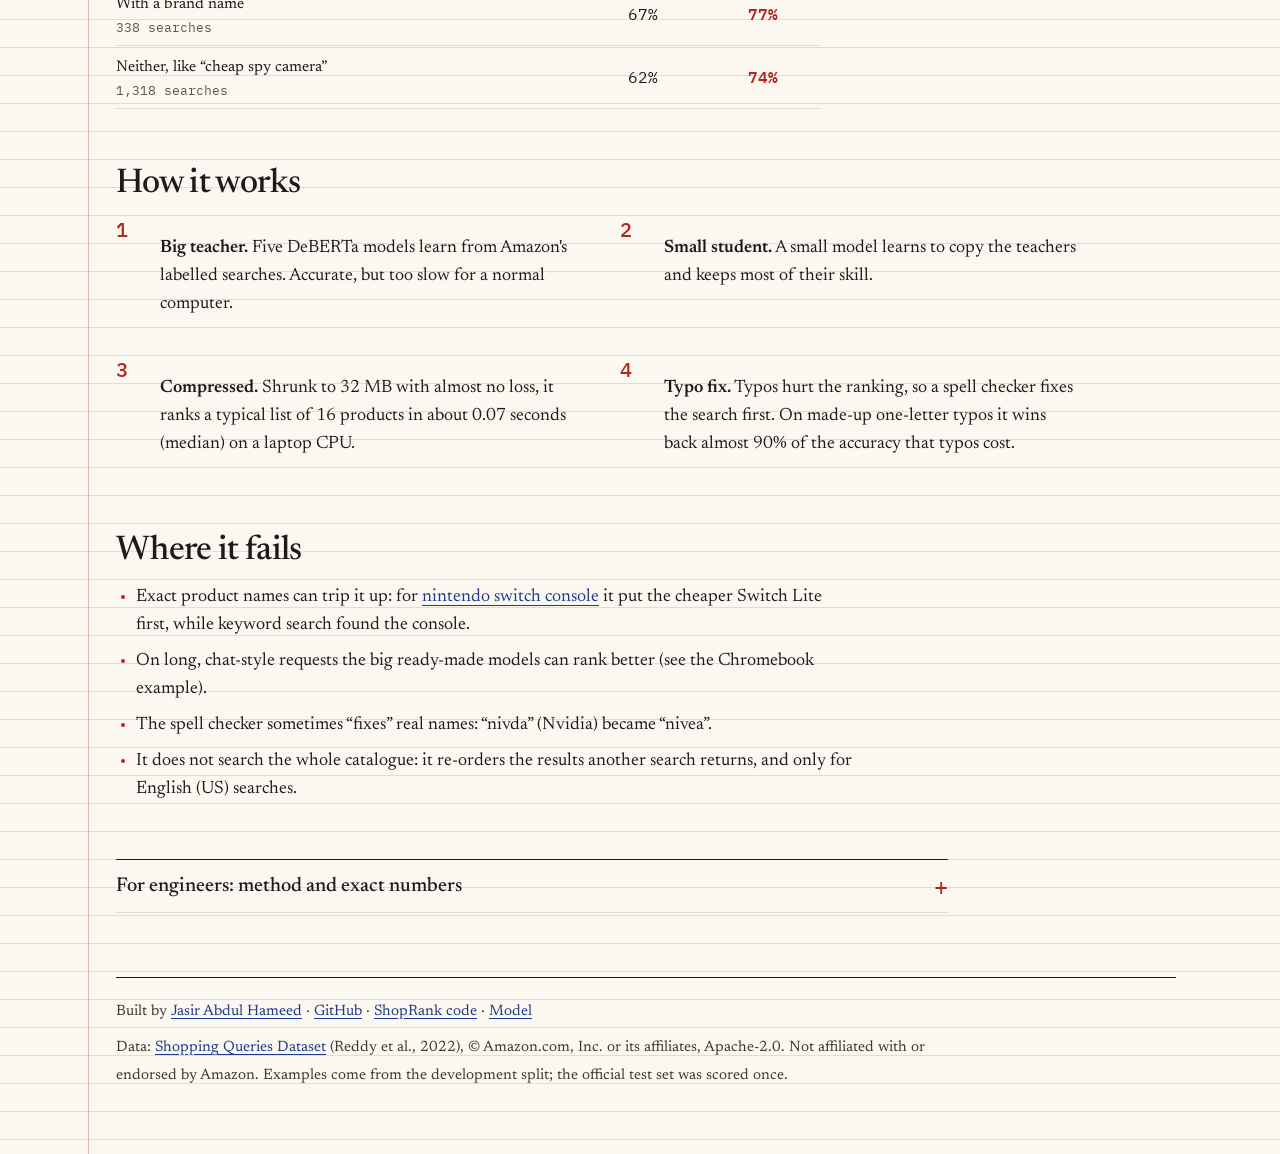
==== commit cb531d72: "feat: UNO-style 3D answer cards for the examples (coloured by product type, tilt toward the pointer," ====
--- a/site/public/index.html
+++ b/site/public/index.html
@@ -123,27 +123,53 @@
 .mark { width: 1.25rem; height: 1.25rem; flex: none; fill: none; stroke: var(--red); stroke-width: 2.4; stroke-linecap: round; stroke-linejoin: round; }
 .mark-complement, .mark-irrelevant { stroke-width: 2; opacity: 0.85; }
 
-/* Example cards: all eight searches at a glance; each opens its full comparison below */
-.cards { display: grid; grid-template-columns: repeat(2, minmax(0, 1fr)); gap: 0.625rem; margin: 0 0 1rem; }
+/* A deck of answer cards: UNO-style faces, coloured by product type, tilting in 3D */
+.cards { display: grid; grid-template-columns: repeat(2, minmax(0, 1fr)); gap: 1rem 0.875rem; margin: 0.5rem 0 1.5rem; perspective: 900px; }
 .card {
-  display: flex; flex-direction: column; gap: 0.375rem; min-height: 2.75rem; padding: 0.75rem 0.875rem 0.875rem;
-  color: var(--ink); text-decoration: none; background: var(--paper); border-radius: 4px;
-  box-shadow: inset 0 0 0 1px var(--rule), 0 1px 2px rgb(29 27 22 / 0.05);
-  transition: box-shadow 0.2s, transform 0.2s var(--ease);
-}
-.card:hover { color: var(--ink); box-shadow: inset 0 0 0 1px var(--pencil), 0 6px 16px -10px rgb(29 27 22 / 0.4); transform: translateY(-1px); }
-.card[aria-selected="true"], .card[aria-selected="true"]:hover { box-shadow: inset 0 0 0 2px var(--ink), 0 8px 20px -12px rgb(29 27 22 / 0.5); }
-.card-query { font: 500 0.9375rem/1.3 var(--mono); letter-spacing: -0.02em; overflow-wrap: anywhere; }
-.card-grades { display: flex; align-items: baseline; gap: 0.375rem; font: 500 1.125rem/1 var(--mono); font-variant-numeric: tabular-nums; }
-.card-from { color: var(--pencil); }
-.card-arrow { color: var(--pencil); font-size: 0.875rem; }
-.card-to { color: var(--red); }
-.card-flag { margin-left: auto; font: 500 0.75rem/1 var(--serif); color: var(--red); padding: 0.2rem 0.45rem; border-radius: 999px; box-shadow: inset 0 0 0 1px var(--red); }
-.card-story { font-size: 0.875rem; line-height: 1.35; color: var(--ink-soft); }
-.card.is-failure { box-shadow: inset 0 0 0 1px var(--margin); }
-.card.is-failure .card-to { color: var(--pencil); }
-.card.is-failure .card-from { color: var(--ink); }
-@media (prefers-reduced-motion: reduce) { .card, .card:hover { transition: none; transform: none; } }
+  --face: var(--red); --ink-on: #fff; --rx: 0deg; --ry: 0deg; --lift: 0px;
+  display: block; aspect-ratio: 5 / 7; min-height: 2.75rem; border-radius: 14px; padding: 7px; background: #fff; color: var(--ink-on);
+  text-decoration: none; transform-style: preserve-3d; transform: rotate(var(--tilt)) rotateX(var(--rx)) rotateY(var(--ry)) translateY(var(--lift));
+  box-shadow: 0 1px 2px rgb(29 27 22 / 0.18), 0 10px 22px -12px rgb(29 27 22 / 0.55); transition: transform 0.35s var(--ease), box-shadow 0.35s var(--ease);
+}
+.suit-phones { --face: #b3261e; }
+.suit-consoles { --face: #1f3a8a; }
+.suit-tablets { --face: #2d6a4f; }
+.suit-home { --face: #e5a50a; --ink-on: #1d1b16; }
+.card-face {
+  position: relative; display: flex; flex-direction: column; align-items: center; justify-content: center; gap: 0.35rem; height: 100%;
+  padding: 1.6rem 0.6rem; border-radius: 9px; background: var(--face); text-align: center; overflow: hidden;
+  background-image: radial-gradient(120% 70% at 30% 0%, rgb(255 255 255 / 0.18), transparent 60%);
+}
+.card-oval {
+  display: grid; place-items: center; width: 88%; min-height: 44%; padding: 0.5rem; border-radius: 50%; background: #fff;
+  transform: rotate(-24deg); box-shadow: inset 0 0 0 3px rgb(29 27 22 / 0.12);
+}
+.card-query { transform: rotate(24deg); font: 600 0.9375rem/1.2 var(--mono); letter-spacing: -0.03em; color: var(--ink); overflow-wrap: break-word; }
+.card-index { position: absolute; top: 0.45rem; left: 0.6rem; font: 700 0.9375rem/1 var(--mono); letter-spacing: -0.04em; }
+.card-index-end { top: auto; left: auto; bottom: 0.45rem; right: 0.6rem; transform: rotate(180deg); }
+.card-suit { font: 600 0.6875rem/1 var(--serif); text-transform: uppercase; letter-spacing: 0.08em; opacity: 0.92; }
+.card-grades { font: 400 0.8125rem/1.3 var(--mono); }
+.card-grades b { font-weight: 700; font-size: 1rem; }
+.card-story { font-size: 0.8125rem; line-height: 1.3; max-width: 13rem; }
+.card-flag { display: inline-block; margin-left: 0.3rem; padding: 0.1rem 0.4rem; border-radius: 999px; background: #fff; color: var(--red); font: 700 0.6875rem/1.2 var(--serif); }
+.card:hover { --lift: -6px; box-shadow: 0 2px 4px rgb(29 27 22 / 0.2), 0 22px 34px -16px rgb(29 27 22 / 0.6); }
+.card[aria-selected="true"] { --lift: -10px; transform: rotate(0deg) rotateX(var(--rx)) rotateY(var(--ry)) translateY(var(--lift)) scale(1.03); box-shadow: 0 0 0 3px var(--ink), 0 24px 36px -16px rgb(29 27 22 / 0.65); }
+.card:focus-visible { outline: 3px solid var(--ink); outline-offset: 4px; }
+@media (max-width: 639px) {
+  .card { aspect-ratio: 4 / 5; border-radius: 12px; padding: 5px; }
+  .card-face { padding: 1.85rem 0.4rem 1.5rem; gap: 0.3rem; }
+  .card-story { display: none; }
+  .card-suit { font-size: 0.5625rem; letter-spacing: 0.06em; }
+  .card-oval { width: 94%; min-height: 46%; padding: 0.35rem; }
+  .card-query { font-size: 0.75rem; max-width: 82%; overflow-wrap: break-word; }
+  .card-index { font-size: 0.8125rem; top: 0.4rem; left: 0.5rem; }
+  .card-index-end { bottom: 0.4rem; right: 0.5rem; }
+  .card-grades { font-size: 0.6875rem; }
+  .card-grades b { font-size: 0.875rem; }
+}
+@media (min-width: 640px) { .cards { grid-template-columns: repeat(4, minmax(0, 1fr)); } }
+@media (min-width: 900px) { .cards { gap: 1.5rem 1.25rem; } .card-query { font-size: 1.0625rem; } }
+@media (prefers-reduced-motion: reduce) { .card, .card:hover, .card[aria-selected="true"] { transition: none; transform: rotate(var(--tilt)); } }
 
 /* One example: the marked sheet */
 .example { background: var(--paper); box-shadow: 0 1px 1px rgb(29 27 22 / 0.06), 0 12px 32px -18px rgb(29 27 22 / 0.35); border-radius: 4px; padding: 1.25rem 1rem 1rem; margin-bottom: 1rem; }
@@ -194,7 +220,7 @@
   .intro-side { grid-column: 2; grid-row: 2; padding-top: 0.5rem; }
   .intro .lede { margin: 0; }
   .example { padding: 1.75rem 2rem 1.5rem; }
-  .cards { grid-template-columns: repeat(4, minmax(0, 1fr)); gap: 0.75rem; }
+
   .columns { grid-template-columns: 1fr 1fr; gap: 2.5rem; }
   .example-head { display: grid; grid-template-columns: minmax(0, 1fr) minmax(0, 1.2fr); gap: 0 2.5rem; align-items: end; }
   .example-head .note { grid-column: 2; grid-row: 1 / span 2; margin: 0; }
@@ -291,7 +317,7 @@
   <h2 id="examples-title">See it work</h2>
   <p class="section-lede">Real searches for phones, consoles and laptops that the model never saw while learning, hand-picked: clear wins, one honest failure, and two big ready-made AI rerankers on the same search. Over all 8,956 test searches, ShopRank ranks better than keyword search on 65% and worse on 33%. Ticks and crosses come from Amazon&#39;s human reviewers.</p>
   <ul class="legend" aria-label="Marks are Amazon's human labels"><li><svg class="mark mark-exact" viewBox="0 0 24 24" aria-hidden="true" focusable="false"><path d="M4 12.5l5 5L20 6"/></svg><span>Right product</span></li><li><svg class="mark mark-substitute" viewBox="0 0 24 24" aria-hidden="true" focusable="false"><path d="M4 12.5l5 5L20 6"/><path d="M12 20.5h8"/></svg><span>Good alternative</span></li><li><svg class="mark mark-complement" viewBox="0 0 24 24" aria-hidden="true" focusable="false"><path d="M12 6v12M6 12h12"/></svg><span>Goes with it</span></li><li><svg class="mark mark-irrelevant" viewBox="0 0 24 24" aria-hidden="true" focusable="false"><path d="M6 6l12 12M18 6L6 18"/></svg><span>Wrong product</span></li></ul>
-  <nav class="tabs cards" role="tablist" aria-label="Example searches"><a class="tab card" id="tab-0" href="#ex-0" role="tab" aria-selected="true" aria-controls="ex-0"><span class="card-query">iphone xs pro</span><span class="card-grades"><span class="card-from">0.38</span><span class="card-arrow" aria-hidden="true">→</span><span class="sr"> keyword search, then ShopRank </span><span class="card-to">1.00</span></span><span class="card-story">Screen protectors → the phones</span></a><a class="tab card" id="tab-1" href="#ex-1" role="tab" aria-selected="false" aria-controls="ex-1"><span class="card-query">ps5</span><span class="card-grades"><span class="card-from">0.65</span><span class="card-arrow" aria-hidden="true">→</span><span class="sr"> keyword search, then ShopRank </span><span class="card-to">0.99</span></span><span class="card-story">PS4 games → the PS5</span></a><a class="tab card" id="tab-2" href="#ex-2" role="tab" aria-selected="false" aria-controls="ex-2"><span class="card-query">galaxy s9 plus</span><span class="card-grades"><span class="card-from">0.61</span><span class="card-arrow" aria-hidden="true">→</span><span class="sr"> keyword search, then ShopRank </span><span class="card-to">0.99</span></span><span class="card-story">Cases → the phones</span></a><a class="tab card" id="tab-3" href="#ex-3" role="tab" aria-selected="false" aria-controls="ex-3"><span class="card-query">ipad mini four</span><span class="card-grades"><span class="card-from">0.47</span><span class="card-arrow" aria-hidden="true">→</span><span class="sr"> keyword search, then ShopRank </span><span class="card-to">1.00</span></span><span class="card-story">Reads “four” as the iPad Mini 4</span></a><a class="tab card" id="tab-4" href="#ex-4" role="tab" aria-selected="false" aria-controls="ex-4"><span class="card-query">apple airpods without case</span><span class="card-grades"><span class="card-from">0.47</span><span class="card-arrow" aria-hidden="true">→</span><span class="sr"> keyword search, then ShopRank </span><span class="card-to">0.99</span></span><span class="card-story">Understands “without case”</span></a><a class="tab card" id="tab-5" href="#ex-5" role="tab" aria-selected="false" aria-controls="ex-5"><span class="card-query">chromebook (long request)</span><span class="card-grades"><span class="card-from">0.69</span><span class="card-arrow" aria-hidden="true">→</span><span class="sr"> keyword search, then ShopRank </span><span class="card-to">0.79</span></span><span class="card-story">Better, but big AI models win here</span></a><a class="tab card" id="tab-6" href="#ex-6" role="tab" aria-selected="false" aria-controls="ex-6"><span class="card-query">lg refridgerators</span><span class="card-grades"><span class="card-from">0.78</span><span class="card-arrow" aria-hidden="true">→</span><span class="sr"> keyword search, then ShopRank </span><span class="card-to">1.00</span></span><span class="card-story">Typo fixed → fridges, not parts</span></a><a class="tab card is-failure" id="tab-7" href="#ex-7" role="tab" aria-selected="false" aria-controls="ex-7"><span class="card-query">nintendo switch console</span><span class="card-grades"><span class="card-from">0.89</span><span class="card-arrow" aria-hidden="true">→</span><span class="sr"> keyword search, then ShopRank </span><span class="card-to">0.72</span><span class="card-flag">fails</span></span><span class="card-story">Puts the Switch Lite first</span></a></nav>
+  <nav class="tabs cards" role="tablist" aria-label="Example searches"><a class="tab card suit-phones" id="tab-0" href="#ex-0" role="tab" aria-selected="true" aria-controls="ex-0" style="--tilt:-2.5deg"><span class="card-face"><span class="card-index" aria-hidden="true">1.00</span><span class="card-suit">Phones</span><span class="card-oval"><span class="card-query">iphone xs pro</span></span><span class="card-grades">keyword 0.38 <span aria-hidden="true">→</span><span class="sr">, ShopRank</span> <b>1.00</b></span><span class="card-story">Screen protectors → the phones</span><span class="card-index card-index-end" aria-hidden="true">1.00</span></span></a><a class="tab card suit-consoles" id="tab-1" href="#ex-1" role="tab" aria-selected="false" aria-controls="ex-1" style="--tilt:1.5deg"><span class="card-face"><span class="card-index" aria-hidden="true">0.99</span><span class="card-suit">Consoles</span><span class="card-oval"><span class="card-query">ps5</span></span><span class="card-grades">keyword 0.65 <span aria-hidden="true">→</span><span class="sr">, ShopRank</span> <b>0.99</b></span><span class="card-story">PS4 games → the PS5</span><span class="card-index card-index-end" aria-hidden="true">0.99</span></span></a><a class="tab card suit-phones" id="tab-2" href="#ex-2" role="tab" aria-selected="false" aria-controls="ex-2" style="--tilt:-1deg"><span class="card-face"><span class="card-index" aria-hidden="true">0.99</span><span class="card-suit">Phones</span><span class="card-oval"><span class="card-query">galaxy s9 plus</span></span><span class="card-grades">keyword 0.61 <span aria-hidden="true">→</span><span class="sr">, ShopRank</span> <b>0.99</b></span><span class="card-story">Cases → the phones</span><span class="card-index card-index-end" aria-hidden="true">0.99</span></span></a><a class="tab card suit-tablets" id="tab-3" href="#ex-3" role="tab" aria-selected="false" aria-controls="ex-3" style="--tilt:2.5deg"><span class="card-face"><span class="card-index" aria-hidden="true">1.00</span><span class="card-suit">Tablets & laptops</span><span class="card-oval"><span class="card-query">ipad mini four</span></span><span class="card-grades">keyword 0.47 <span aria-hidden="true">→</span><span class="sr">, ShopRank</span> <b>1.00</b></span><span class="card-story">Reads “four” as the iPad Mini 4</span><span class="card-index card-index-end" aria-hidden="true">1.00</span></span></a><a class="tab card suit-home" id="tab-4" href="#ex-4" role="tab" aria-selected="false" aria-controls="ex-4" style="--tilt:1deg"><span class="card-face"><span class="card-index" aria-hidden="true">0.99</span><span class="card-suit">Audio & home</span><span class="card-oval"><span class="card-query">apple airpods without case</span></span><span class="card-grades">keyword 0.47 <span aria-hidden="true">→</span><span class="sr">, ShopRank</span> <b>0.99</b></span><span class="card-story">Understands “without case”</span><span class="card-index card-index-end" aria-hidden="true">0.99</span></span></a><a class="tab card suit-tablets" id="tab-5" href="#ex-5" role="tab" aria-selected="false" aria-controls="ex-5" style="--tilt:-2deg"><span class="card-face"><span class="card-index" aria-hidden="true">0.79</span><span class="card-suit">Tablets & laptops</span><span class="card-oval"><span class="card-query">chromebook (long request)</span></span><span class="card-grades">keyword 0.69 <span aria-hidden="true">→</span><span class="sr">, ShopRank</span> <b>0.79</b></span><span class="card-story">Better, but big AI models win here</span><span class="card-index card-index-end" aria-hidden="true">0.79</span></span></a><a class="tab card suit-home" id="tab-6" href="#ex-6" role="tab" aria-selected="false" aria-controls="ex-6" style="--tilt:2deg"><span class="card-face"><span class="card-index" aria-hidden="true">1.00</span><span class="card-suit">Audio & home</span><span class="card-oval"><span class="card-query">lg refridgerators</span></span><span class="card-grades">keyword 0.78 <span aria-hidden="true">→</span><span class="sr">, ShopRank</span> <b>1.00</b></span><span class="card-story">Typo fixed → fridges, not parts</span><span class="card-index card-index-end" aria-hidden="true">1.00</span></span></a><a class="tab card suit-consoles is-failure" id="tab-7" href="#ex-7" role="tab" aria-selected="false" aria-controls="ex-7" style="--tilt:-1.5deg"><span class="card-face"><span class="card-index" aria-hidden="true">0.72</span><span class="card-suit">Consoles</span><span class="card-oval"><span class="card-query">nintendo switch console</span></span><span class="card-grades">keyword 0.89 <span aria-hidden="true">→</span><span class="sr">, ShopRank</span> <b>0.72</b><span class="card-flag">fails</span></span><span class="card-story">Puts the Switch Lite first</span><span class="card-index card-index-end" aria-hidden="true">0.72</span></span></a></nav>
   
 <section class="example" id="ex-0" role="tabpanel" aria-labelledby="tab-0" data-mode="shoprank">
   <div class="example-head">
@@ -556,6 +582,18 @@
   });
   const fromHash = panels.findIndex((p) => "#" + p.id === location.hash);
   select(fromHash >= 0 ? fromHash : 0, false);
+
+  // 3D tilt toward the pointer (mouse only; off for reduced motion)
+  if (!reduce.matches && matchMedia("(hover: hover)").matches) {
+    tabs.forEach((card) => {
+      card.addEventListener("pointermove", (e) => {
+        const r = card.getBoundingClientRect();
+        card.style.setProperty("--ry", ((e.clientX - r.left) / r.width - 0.5) * 16 + "deg");
+        card.style.setProperty("--rx", (0.5 - (e.clientY - r.top) / r.height) * 16 + "deg");
+      });
+      card.addEventListener("pointerleave", () => { card.style.setProperty("--rx", "0deg"); card.style.setProperty("--ry", "0deg"); });
+    });
+  }
 
   // In-page links to an example (proof line, "Where it fails") open that tab and scroll to it.
   document.addEventListener("click", (e) => {
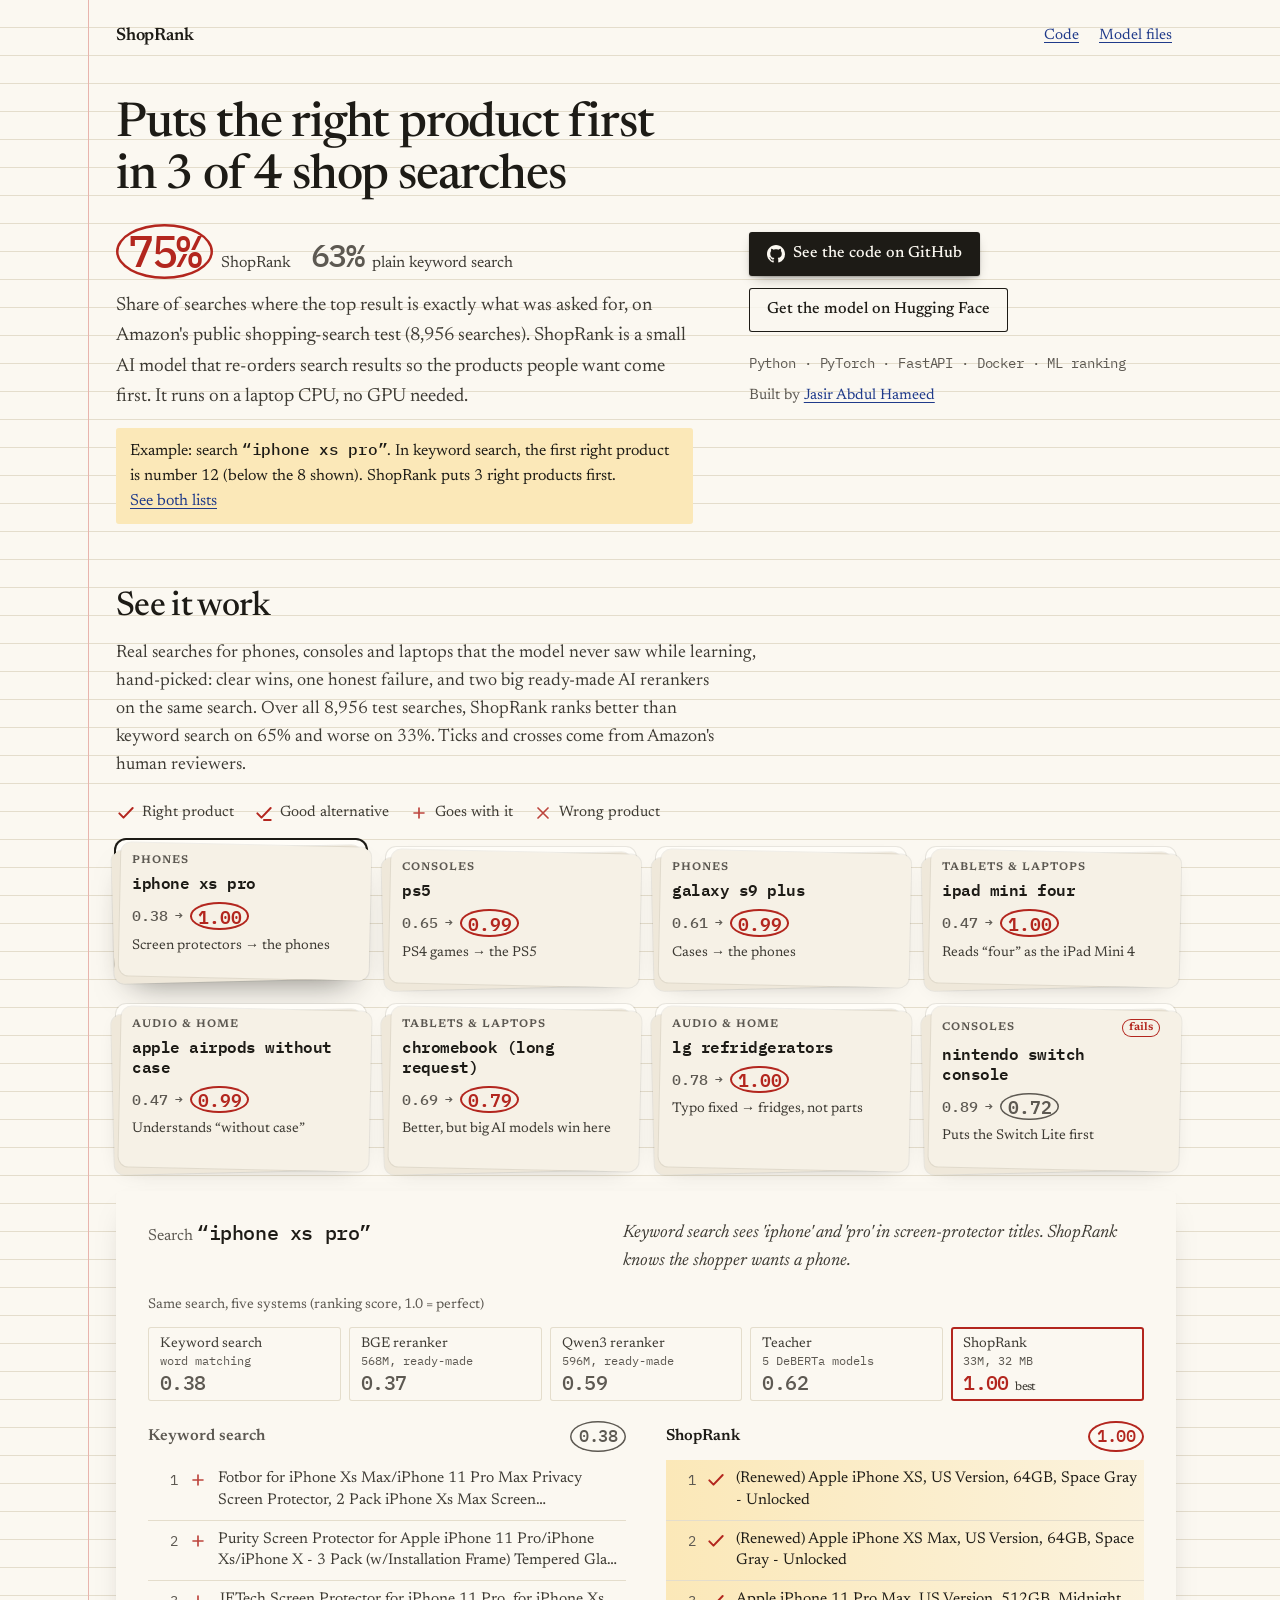
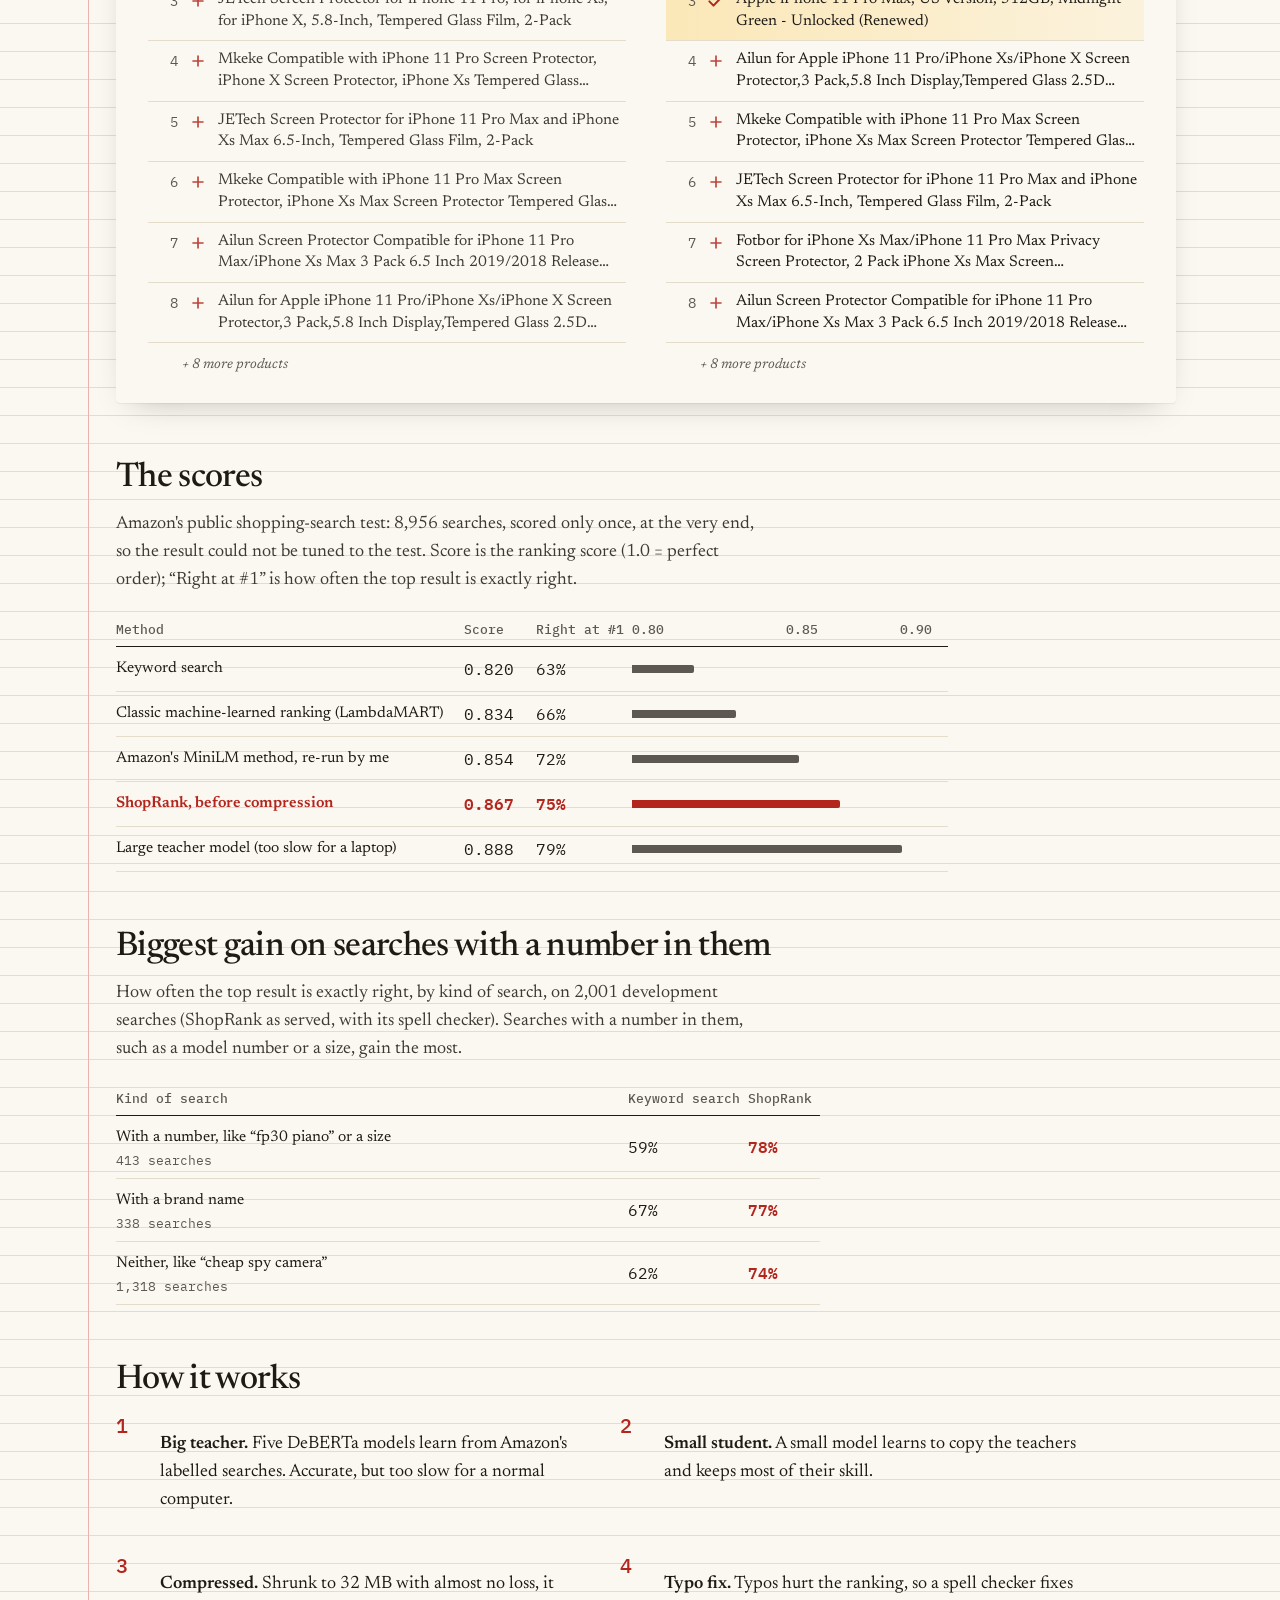
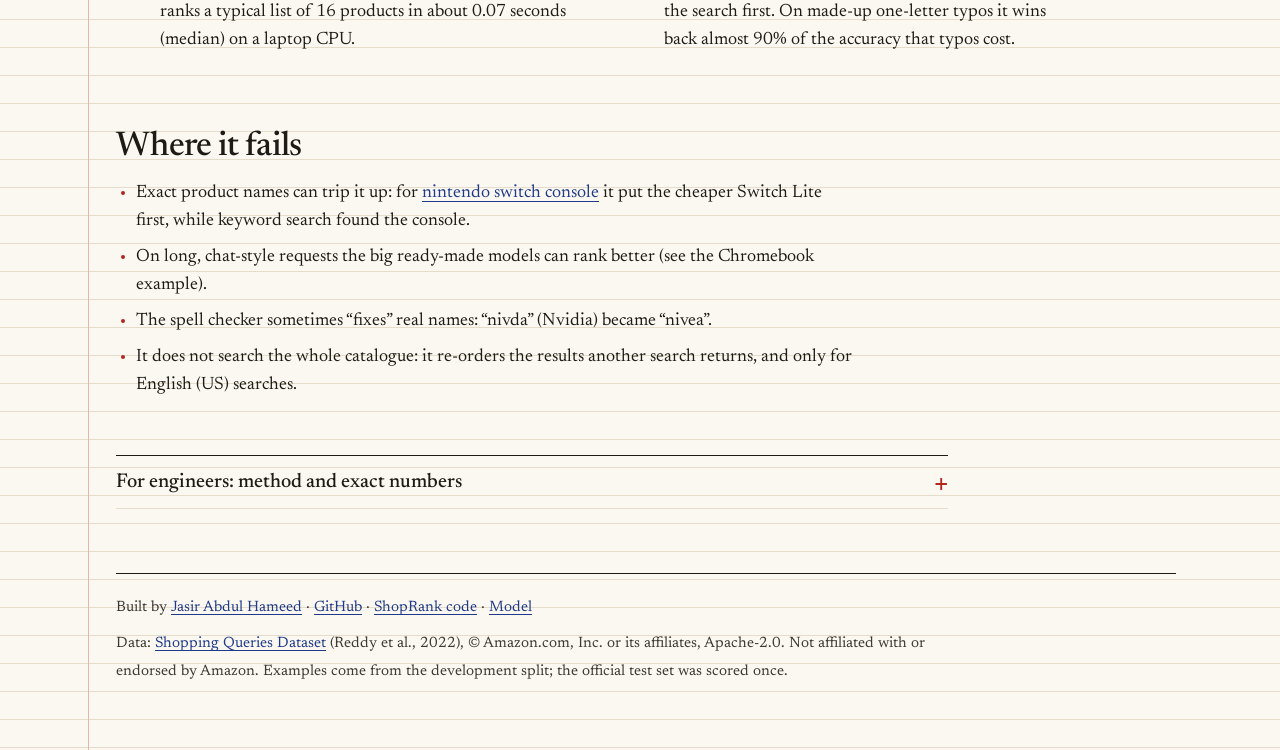
==== commit 77068fc5: "fix: replace the UNO-style cards with paper answer cards (stacked-paper depth, gentle 3D tilt, circl" ====
--- a/site/public/index.html
+++ b/site/public/index.html
@@ -123,53 +123,43 @@
 .mark { width: 1.25rem; height: 1.25rem; flex: none; fill: none; stroke: var(--red); stroke-width: 2.4; stroke-linecap: round; stroke-linejoin: round; }
 .mark-complement, .mark-irrelevant { stroke-width: 2; opacity: 0.85; }
 
-/* A deck of answer cards: UNO-style faces, coloured by product type, tilting in 3D */
-.cards { display: grid; grid-template-columns: repeat(2, minmax(0, 1fr)); gap: 1rem 0.875rem; margin: 0.5rem 0 1.5rem; perspective: 900px; }
+/* Answer cards: paper slips with real depth (a small stack behind each), tilting gently toward the pointer */
+.cards { display: grid; grid-template-columns: repeat(2, minmax(0, 1fr)); gap: 1.1rem 0.9rem; margin: 0.5rem 0 1.75rem; perspective: 1000px; }
 .card {
-  --face: var(--red); --ink-on: #fff; --rx: 0deg; --ry: 0deg; --lift: 0px;
-  display: block; aspect-ratio: 5 / 7; min-height: 2.75rem; border-radius: 14px; padding: 7px; background: #fff; color: var(--ink-on);
-  text-decoration: none; transform-style: preserve-3d; transform: rotate(var(--tilt)) rotateX(var(--rx)) rotateY(var(--ry)) translateY(var(--lift));
-  box-shadow: 0 1px 2px rgb(29 27 22 / 0.18), 0 10px 22px -12px rgb(29 27 22 / 0.55); transition: transform 0.35s var(--ease), box-shadow 0.35s var(--ease);
-}
-.suit-phones { --face: #b3261e; }
-.suit-consoles { --face: #1f3a8a; }
-.suit-tablets { --face: #2d6a4f; }
-.suit-home { --face: #e5a50a; --ink-on: #1d1b16; }
-.card-face {
-  position: relative; display: flex; flex-direction: column; align-items: center; justify-content: center; gap: 0.35rem; height: 100%;
-  padding: 1.6rem 0.6rem; border-radius: 9px; background: var(--face); text-align: center; overflow: hidden;
-  background-image: radial-gradient(120% 70% at 30% 0%, rgb(255 255 255 / 0.18), transparent 60%);
-}
-.card-oval {
-  display: grid; place-items: center; width: 88%; min-height: 44%; padding: 0.5rem; border-radius: 50%; background: #fff;
-  transform: rotate(-24deg); box-shadow: inset 0 0 0 3px rgb(29 27 22 / 0.12);
-}
-.card-query { transform: rotate(24deg); font: 600 0.9375rem/1.2 var(--mono); letter-spacing: -0.03em; color: var(--ink); overflow-wrap: break-word; }
-.card-index { position: absolute; top: 0.45rem; left: 0.6rem; font: 700 0.9375rem/1 var(--mono); letter-spacing: -0.04em; }
-.card-index-end { top: auto; left: auto; bottom: 0.45rem; right: 0.6rem; transform: rotate(180deg); }
-.card-suit { font: 600 0.6875rem/1 var(--serif); text-transform: uppercase; letter-spacing: 0.08em; opacity: 0.92; }
-.card-grades { font: 400 0.8125rem/1.3 var(--mono); }
-.card-grades b { font-weight: 700; font-size: 1rem; }
-.card-story { font-size: 0.8125rem; line-height: 1.3; max-width: 13rem; }
-.card-flag { display: inline-block; margin-left: 0.3rem; padding: 0.1rem 0.4rem; border-radius: 999px; background: #fff; color: var(--red); font: 700 0.6875rem/1.2 var(--serif); }
-.card:hover { --lift: -6px; box-shadow: 0 2px 4px rgb(29 27 22 / 0.2), 0 22px 34px -16px rgb(29 27 22 / 0.6); }
-.card[aria-selected="true"] { --lift: -10px; transform: rotate(0deg) rotateX(var(--rx)) rotateY(var(--ry)) translateY(var(--lift)) scale(1.03); box-shadow: 0 0 0 3px var(--ink), 0 24px 36px -16px rgb(29 27 22 / 0.65); }
-.card:focus-visible { outline: 3px solid var(--ink); outline-offset: 4px; }
+  --rx: 0deg; --ry: 0deg; --lift: 0px;
+  position: relative; display: flex; flex-direction: column; gap: 0.45rem; min-height: 2.75rem; padding: 0.95rem 1rem 1.05rem;
+  color: var(--ink); text-decoration: none; background: #fffdf8; border-radius: 10px; isolation: isolate;
+  transform-style: preserve-3d; transform: rotateX(var(--rx)) rotateY(var(--ry)) translateY(var(--lift));
+  box-shadow: 0 0 0 1px rgb(29 27 22 / 0.08), 0 1px 2px rgb(29 27 22 / 0.08), 0 12px 24px -14px rgb(29 27 22 / 0.45);
+  transition: transform 0.35s var(--ease), box-shadow 0.35s var(--ease);
+}
+/* two sheets peeking out behind: the card reads as the top of a small stack */
+.card::before, .card::after { content: ""; position: absolute; inset: 0; z-index: -1; border-radius: inherit; background: #f6f1e6; box-shadow: 0 0 0 1px rgb(29 27 22 / 0.07); }
+.card::before { transform: translate(4px, 5px) rotate(1.2deg); }
+.card::after { transform: translate(-3px, 8px) rotate(-1.4deg); background: #efe8da; z-index: -2; }
+.card-top { display: flex; align-items: center; justify-content: space-between; gap: 0.5rem; }
+.card-suit { font: 600 0.6875rem/1 var(--serif); text-transform: uppercase; letter-spacing: 0.09em; color: var(--pencil); }
+.card-query { font: 600 1rem/1.25 var(--mono); letter-spacing: -0.03em; overflow-wrap: break-word; }
+.card-grades { display: flex; align-items: center; gap: 0.45rem; margin-top: 0.1rem; font: 500 0.9375rem/1 var(--mono); font-variant-numeric: tabular-nums; }
+.card-from { color: var(--pencil); }
+.card-arrow { color: var(--pencil); font-size: 0.8125rem; }
+.card-to { color: var(--red); font-size: 1.125rem; font-weight: 600; padding: 0.3rem 0.45rem; border-radius: 50%; box-shadow: inset 0 0 0 2px var(--red); }
+.card-story { font-size: 0.875rem; line-height: 1.35; color: var(--ink-soft); }
+.card-flag { font: 600 0.6875rem/1.2 var(--serif); color: var(--red); padding: 0.15rem 0.45rem; border-radius: 999px; box-shadow: inset 0 0 0 1px var(--red); }
+.card.is-failure .card-to { color: var(--pencil); box-shadow: inset 0 0 0 1.5px var(--pencil); }
+.card:hover { --lift: -5px; box-shadow: 0 0 0 1px rgb(29 27 22 / 0.12), 0 2px 4px rgb(29 27 22 / 0.1), 0 22px 32px -16px rgb(29 27 22 / 0.5); }
+.card[aria-selected="true"] { --lift: -7px; box-shadow: 0 0 0 2px var(--ink), 0 2px 4px rgb(29 27 22 / 0.12), 0 24px 34px -16px rgb(29 27 22 / 0.55); }
+.card:focus-visible { outline: 3px solid var(--red); outline-offset: 5px; }
 @media (max-width: 639px) {
-  .card { aspect-ratio: 4 / 5; border-radius: 12px; padding: 5px; }
-  .card-face { padding: 1.85rem 0.4rem 1.5rem; gap: 0.3rem; }
-  .card-story { display: none; }
-  .card-suit { font-size: 0.5625rem; letter-spacing: 0.06em; }
-  .card-oval { width: 94%; min-height: 46%; padding: 0.35rem; }
-  .card-query { font-size: 0.75rem; max-width: 82%; overflow-wrap: break-word; }
-  .card-index { font-size: 0.8125rem; top: 0.4rem; left: 0.5rem; }
-  .card-index-end { bottom: 0.4rem; right: 0.5rem; }
-  .card-grades { font-size: 0.6875rem; }
-  .card-grades b { font-size: 0.875rem; }
+  .card { padding: 0.75rem 0.8rem 0.85rem; gap: 0.35rem; }
+  .card-query { font-size: 0.875rem; }
+  .card-story { font-size: 0.8125rem; }
+  .card-grades { font-size: 0.8125rem; }
+  .card-to { font-size: 0.9375rem; }
 }
 @media (min-width: 640px) { .cards { grid-template-columns: repeat(4, minmax(0, 1fr)); } }
-@media (min-width: 900px) { .cards { gap: 1.5rem 1.25rem; } .card-query { font-size: 1.0625rem; } }
-@media (prefers-reduced-motion: reduce) { .card, .card:hover, .card[aria-selected="true"] { transition: none; transform: rotate(var(--tilt)); } }
+@media (min-width: 900px) { .cards { gap: 1.5rem 1.25rem; } }
+@media (prefers-reduced-motion: reduce) { .card, .card:hover, .card[aria-selected="true"] { transition: none; transform: none; } }
 
 /* One example: the marked sheet */
 .example { background: var(--paper); box-shadow: 0 1px 1px rgb(29 27 22 / 0.06), 0 12px 32px -18px rgb(29 27 22 / 0.35); border-radius: 4px; padding: 1.25rem 1rem 1rem; margin-bottom: 1rem; }
@@ -317,7 +307,7 @@
   <h2 id="examples-title">See it work</h2>
   <p class="section-lede">Real searches for phones, consoles and laptops that the model never saw while learning, hand-picked: clear wins, one honest failure, and two big ready-made AI rerankers on the same search. Over all 8,956 test searches, ShopRank ranks better than keyword search on 65% and worse on 33%. Ticks and crosses come from Amazon&#39;s human reviewers.</p>
   <ul class="legend" aria-label="Marks are Amazon's human labels"><li><svg class="mark mark-exact" viewBox="0 0 24 24" aria-hidden="true" focusable="false"><path d="M4 12.5l5 5L20 6"/></svg><span>Right product</span></li><li><svg class="mark mark-substitute" viewBox="0 0 24 24" aria-hidden="true" focusable="false"><path d="M4 12.5l5 5L20 6"/><path d="M12 20.5h8"/></svg><span>Good alternative</span></li><li><svg class="mark mark-complement" viewBox="0 0 24 24" aria-hidden="true" focusable="false"><path d="M12 6v12M6 12h12"/></svg><span>Goes with it</span></li><li><svg class="mark mark-irrelevant" viewBox="0 0 24 24" aria-hidden="true" focusable="false"><path d="M6 6l12 12M18 6L6 18"/></svg><span>Wrong product</span></li></ul>
-  <nav class="tabs cards" role="tablist" aria-label="Example searches"><a class="tab card suit-phones" id="tab-0" href="#ex-0" role="tab" aria-selected="true" aria-controls="ex-0" style="--tilt:-2.5deg"><span class="card-face"><span class="card-index" aria-hidden="true">1.00</span><span class="card-suit">Phones</span><span class="card-oval"><span class="card-query">iphone xs pro</span></span><span class="card-grades">keyword 0.38 <span aria-hidden="true">→</span><span class="sr">, ShopRank</span> <b>1.00</b></span><span class="card-story">Screen protectors → the phones</span><span class="card-index card-index-end" aria-hidden="true">1.00</span></span></a><a class="tab card suit-consoles" id="tab-1" href="#ex-1" role="tab" aria-selected="false" aria-controls="ex-1" style="--tilt:1.5deg"><span class="card-face"><span class="card-index" aria-hidden="true">0.99</span><span class="card-suit">Consoles</span><span class="card-oval"><span class="card-query">ps5</span></span><span class="card-grades">keyword 0.65 <span aria-hidden="true">→</span><span class="sr">, ShopRank</span> <b>0.99</b></span><span class="card-story">PS4 games → the PS5</span><span class="card-index card-index-end" aria-hidden="true">0.99</span></span></a><a class="tab card suit-phones" id="tab-2" href="#ex-2" role="tab" aria-selected="false" aria-controls="ex-2" style="--tilt:-1deg"><span class="card-face"><span class="card-index" aria-hidden="true">0.99</span><span class="card-suit">Phones</span><span class="card-oval"><span class="card-query">galaxy s9 plus</span></span><span class="card-grades">keyword 0.61 <span aria-hidden="true">→</span><span class="sr">, ShopRank</span> <b>0.99</b></span><span class="card-story">Cases → the phones</span><span class="card-index card-index-end" aria-hidden="true">0.99</span></span></a><a class="tab card suit-tablets" id="tab-3" href="#ex-3" role="tab" aria-selected="false" aria-controls="ex-3" style="--tilt:2.5deg"><span class="card-face"><span class="card-index" aria-hidden="true">1.00</span><span class="card-suit">Tablets & laptops</span><span class="card-oval"><span class="card-query">ipad mini four</span></span><span class="card-grades">keyword 0.47 <span aria-hidden="true">→</span><span class="sr">, ShopRank</span> <b>1.00</b></span><span class="card-story">Reads “four” as the iPad Mini 4</span><span class="card-index card-index-end" aria-hidden="true">1.00</span></span></a><a class="tab card suit-home" id="tab-4" href="#ex-4" role="tab" aria-selected="false" aria-controls="ex-4" style="--tilt:1deg"><span class="card-face"><span class="card-index" aria-hidden="true">0.99</span><span class="card-suit">Audio & home</span><span class="card-oval"><span class="card-query">apple airpods without case</span></span><span class="card-grades">keyword 0.47 <span aria-hidden="true">→</span><span class="sr">, ShopRank</span> <b>0.99</b></span><span class="card-story">Understands “without case”</span><span class="card-index card-index-end" aria-hidden="true">0.99</span></span></a><a class="tab card suit-tablets" id="tab-5" href="#ex-5" role="tab" aria-selected="false" aria-controls="ex-5" style="--tilt:-2deg"><span class="card-face"><span class="card-index" aria-hidden="true">0.79</span><span class="card-suit">Tablets & laptops</span><span class="card-oval"><span class="card-query">chromebook (long request)</span></span><span class="card-grades">keyword 0.69 <span aria-hidden="true">→</span><span class="sr">, ShopRank</span> <b>0.79</b></span><span class="card-story">Better, but big AI models win here</span><span class="card-index card-index-end" aria-hidden="true">0.79</span></span></a><a class="tab card suit-home" id="tab-6" href="#ex-6" role="tab" aria-selected="false" aria-controls="ex-6" style="--tilt:2deg"><span class="card-face"><span class="card-index" aria-hidden="true">1.00</span><span class="card-suit">Audio & home</span><span class="card-oval"><span class="card-query">lg refridgerators</span></span><span class="card-grades">keyword 0.78 <span aria-hidden="true">→</span><span class="sr">, ShopRank</span> <b>1.00</b></span><span class="card-story">Typo fixed → fridges, not parts</span><span class="card-index card-index-end" aria-hidden="true">1.00</span></span></a><a class="tab card suit-consoles is-failure" id="tab-7" href="#ex-7" role="tab" aria-selected="false" aria-controls="ex-7" style="--tilt:-1.5deg"><span class="card-face"><span class="card-index" aria-hidden="true">0.72</span><span class="card-suit">Consoles</span><span class="card-oval"><span class="card-query">nintendo switch console</span></span><span class="card-grades">keyword 0.89 <span aria-hidden="true">→</span><span class="sr">, ShopRank</span> <b>0.72</b><span class="card-flag">fails</span></span><span class="card-story">Puts the Switch Lite first</span><span class="card-index card-index-end" aria-hidden="true">0.72</span></span></a></nav>
+  <nav class="tabs cards" role="tablist" aria-label="Example searches"><a class="tab card" id="tab-0" href="#ex-0" role="tab" aria-selected="true" aria-controls="ex-0"><span class="card-top"><span class="card-suit">Phones</span></span><span class="card-query">iphone xs pro</span><span class="card-grades"><span class="card-from">0.38</span><span class="card-arrow" aria-hidden="true">→</span><span class="sr"> keyword search, then ShopRank </span><span class="card-to">1.00</span></span><span class="card-story">Screen protectors → the phones</span></a><a class="tab card" id="tab-1" href="#ex-1" role="tab" aria-selected="false" aria-controls="ex-1"><span class="card-top"><span class="card-suit">Consoles</span></span><span class="card-query">ps5</span><span class="card-grades"><span class="card-from">0.65</span><span class="card-arrow" aria-hidden="true">→</span><span class="sr"> keyword search, then ShopRank </span><span class="card-to">0.99</span></span><span class="card-story">PS4 games → the PS5</span></a><a class="tab card" id="tab-2" href="#ex-2" role="tab" aria-selected="false" aria-controls="ex-2"><span class="card-top"><span class="card-suit">Phones</span></span><span class="card-query">galaxy s9 plus</span><span class="card-grades"><span class="card-from">0.61</span><span class="card-arrow" aria-hidden="true">→</span><span class="sr"> keyword search, then ShopRank </span><span class="card-to">0.99</span></span><span class="card-story">Cases → the phones</span></a><a class="tab card" id="tab-3" href="#ex-3" role="tab" aria-selected="false" aria-controls="ex-3"><span class="card-top"><span class="card-suit">Tablets & laptops</span></span><span class="card-query">ipad mini four</span><span class="card-grades"><span class="card-from">0.47</span><span class="card-arrow" aria-hidden="true">→</span><span class="sr"> keyword search, then ShopRank </span><span class="card-to">1.00</span></span><span class="card-story">Reads “four” as the iPad Mini 4</span></a><a class="tab card" id="tab-4" href="#ex-4" role="tab" aria-selected="false" aria-controls="ex-4"><span class="card-top"><span class="card-suit">Audio & home</span></span><span class="card-query">apple airpods without case</span><span class="card-grades"><span class="card-from">0.47</span><span class="card-arrow" aria-hidden="true">→</span><span class="sr"> keyword search, then ShopRank </span><span class="card-to">0.99</span></span><span class="card-story">Understands “without case”</span></a><a class="tab card" id="tab-5" href="#ex-5" role="tab" aria-selected="false" aria-controls="ex-5"><span class="card-top"><span class="card-suit">Tablets & laptops</span></span><span class="card-query">chromebook (long request)</span><span class="card-grades"><span class="card-from">0.69</span><span class="card-arrow" aria-hidden="true">→</span><span class="sr"> keyword search, then ShopRank </span><span class="card-to">0.79</span></span><span class="card-story">Better, but big AI models win here</span></a><a class="tab card" id="tab-6" href="#ex-6" role="tab" aria-selected="false" aria-controls="ex-6"><span class="card-top"><span class="card-suit">Audio & home</span></span><span class="card-query">lg refridgerators</span><span class="card-grades"><span class="card-from">0.78</span><span class="card-arrow" aria-hidden="true">→</span><span class="sr"> keyword search, then ShopRank </span><span class="card-to">1.00</span></span><span class="card-story">Typo fixed → fridges, not parts</span></a><a class="tab card is-failure" id="tab-7" href="#ex-7" role="tab" aria-selected="false" aria-controls="ex-7"><span class="card-top"><span class="card-suit">Consoles</span><span class="card-flag">fails</span></span><span class="card-query">nintendo switch console</span><span class="card-grades"><span class="card-from">0.89</span><span class="card-arrow" aria-hidden="true">→</span><span class="sr"> keyword search, then ShopRank </span><span class="card-to">0.72</span></span><span class="card-story">Puts the Switch Lite first</span></a></nav>
   
 <section class="example" id="ex-0" role="tabpanel" aria-labelledby="tab-0" data-mode="shoprank">
   <div class="example-head">
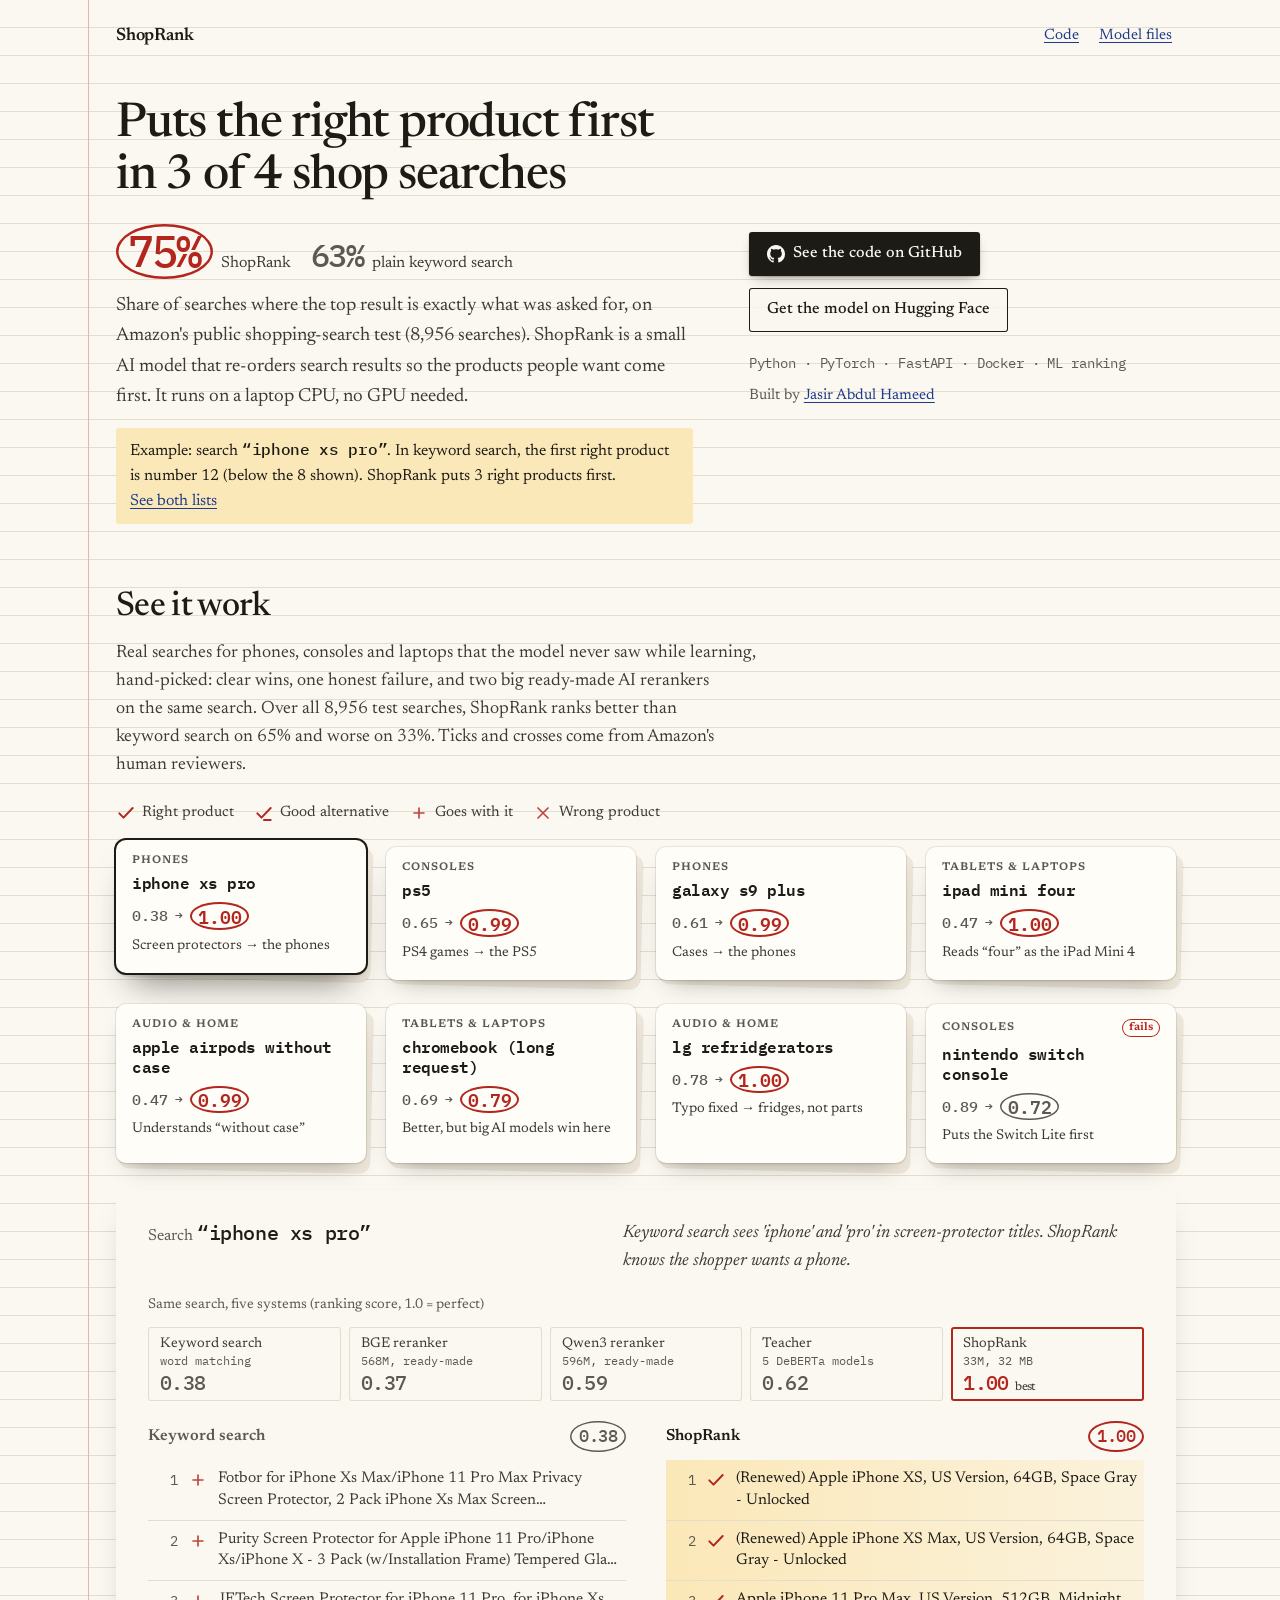
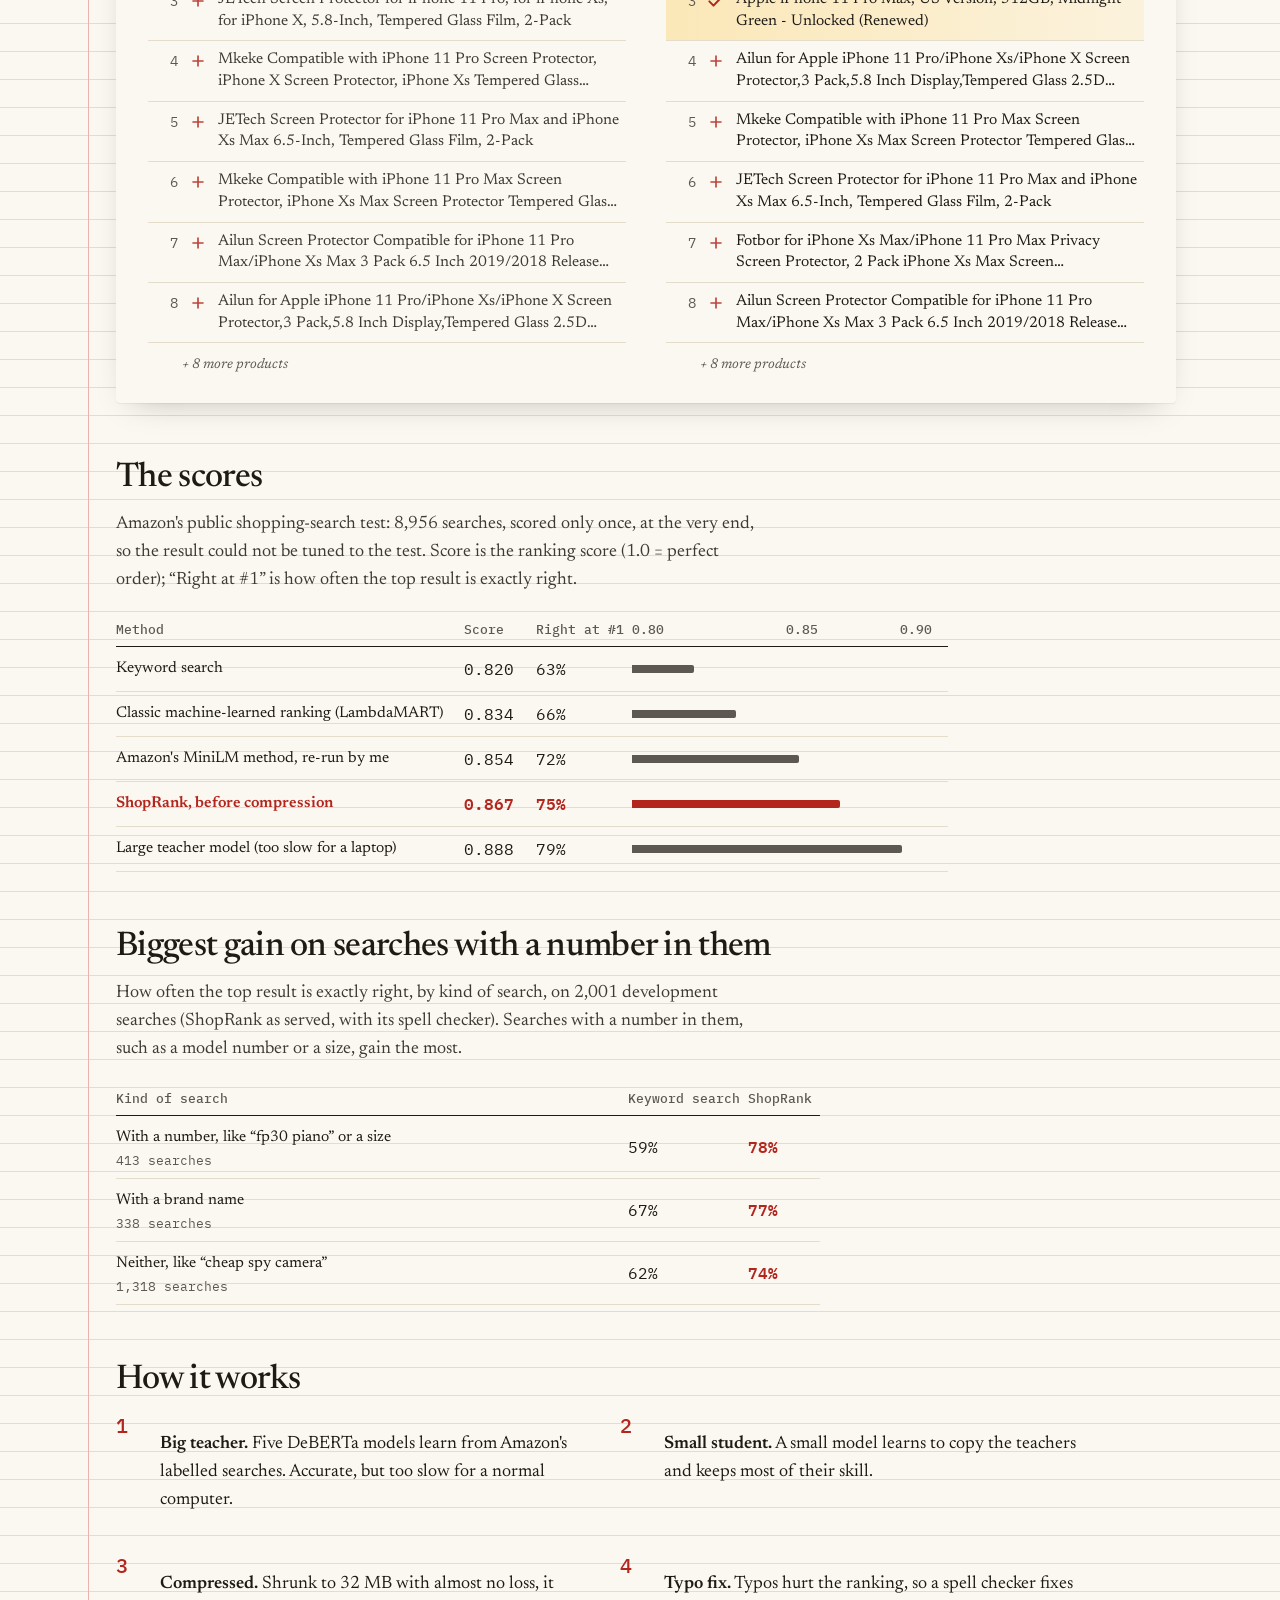
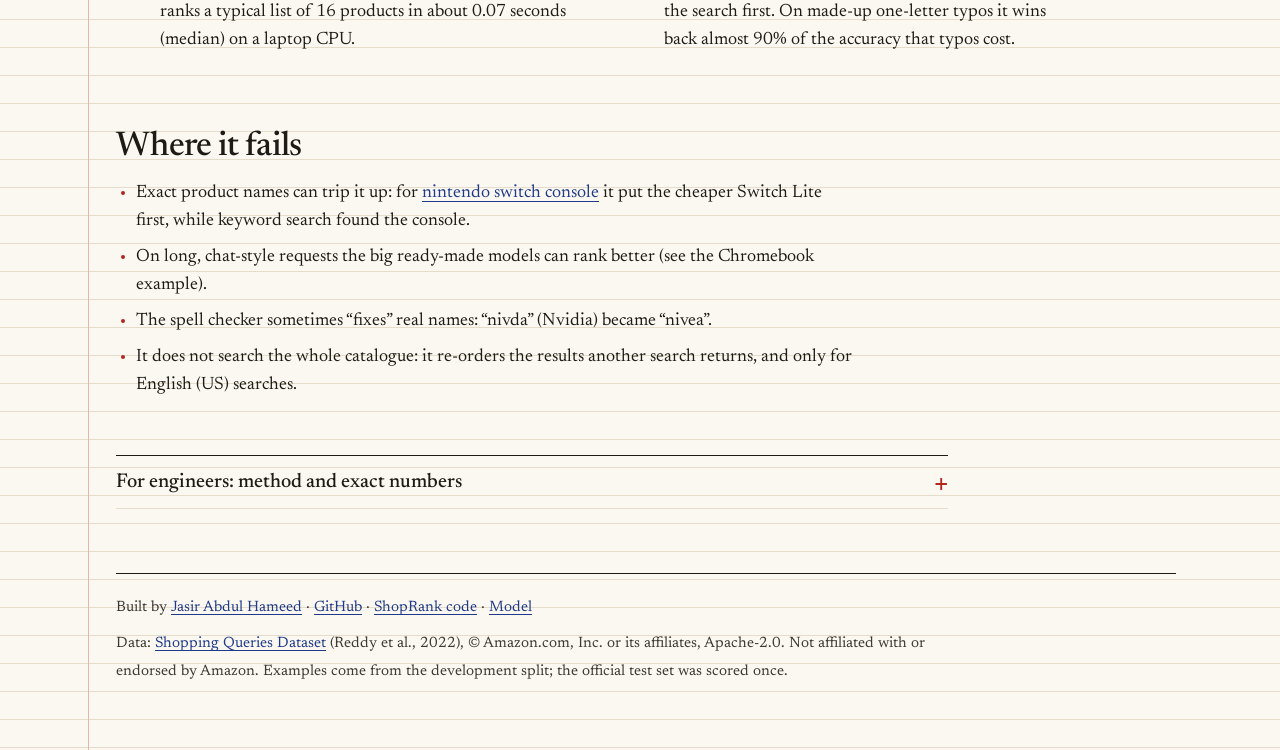
==== commit f7610c0b: "fix: answer-card layering (front sheet carries paper and shadow; one sheet behind); selected outline" ====
--- a/site/public/index.html
+++ b/site/public/index.html
@@ -128,15 +128,15 @@
 .card {
   --rx: 0deg; --ry: 0deg; --lift: 0px;
   position: relative; display: flex; flex-direction: column; gap: 0.45rem; min-height: 2.75rem; padding: 0.95rem 1rem 1.05rem;
-  color: var(--ink); text-decoration: none; background: #fffdf8; border-radius: 10px; isolation: isolate;
+  color: var(--ink); text-decoration: none; background: none; border-radius: 10px; isolation: isolate;
   transform-style: preserve-3d; transform: rotateX(var(--rx)) rotateY(var(--ry)) translateY(var(--lift));
-  box-shadow: 0 0 0 1px rgb(29 27 22 / 0.08), 0 1px 2px rgb(29 27 22 / 0.08), 0 12px 24px -14px rgb(29 27 22 / 0.45);
-  transition: transform 0.35s var(--ease), box-shadow 0.35s var(--ease);
-}
-/* two sheets peeking out behind: the card reads as the top of a small stack */
-.card::before, .card::after { content: ""; position: absolute; inset: 0; z-index: -1; border-radius: inherit; background: #f6f1e6; box-shadow: 0 0 0 1px rgb(29 27 22 / 0.07); }
-.card::before { transform: translate(4px, 5px) rotate(1.2deg); }
-.card::after { transform: translate(-3px, 8px) rotate(-1.4deg); background: #efe8da; z-index: -2; }
+  transition: transform 0.35s var(--ease);
+}
+/* ::after is the front sheet (it carries the paper and the shadow); ::before is a second sheet peeking out behind */
+.card::before, .card::after { content: ""; position: absolute; inset: 0; border-radius: inherit; }
+.card::after { z-index: -1; background: #fffdf8; transition: box-shadow 0.35s var(--ease);
+  box-shadow: 0 0 0 1px rgb(29 27 22 / 0.08), 0 1px 2px rgb(29 27 22 / 0.08), 0 12px 24px -14px rgb(29 27 22 / 0.45); }
+.card::before { z-index: -2; background: #efe8da; transform: translate(5px, 6px) rotate(1.4deg); box-shadow: 0 0 0 1px rgb(29 27 22 / 0.08); }
 .card-top { display: flex; align-items: center; justify-content: space-between; gap: 0.5rem; }
 .card-suit { font: 600 0.6875rem/1 var(--serif); text-transform: uppercase; letter-spacing: 0.09em; color: var(--pencil); }
 .card-query { font: 600 1rem/1.25 var(--mono); letter-spacing: -0.03em; overflow-wrap: break-word; }
@@ -147,8 +147,10 @@
 .card-story { font-size: 0.875rem; line-height: 1.35; color: var(--ink-soft); }
 .card-flag { font: 600 0.6875rem/1.2 var(--serif); color: var(--red); padding: 0.15rem 0.45rem; border-radius: 999px; box-shadow: inset 0 0 0 1px var(--red); }
 .card.is-failure .card-to { color: var(--pencil); box-shadow: inset 0 0 0 1.5px var(--pencil); }
-.card:hover { --lift: -5px; box-shadow: 0 0 0 1px rgb(29 27 22 / 0.12), 0 2px 4px rgb(29 27 22 / 0.1), 0 22px 32px -16px rgb(29 27 22 / 0.5); }
-.card[aria-selected="true"] { --lift: -7px; box-shadow: 0 0 0 2px var(--ink), 0 2px 4px rgb(29 27 22 / 0.12), 0 24px 34px -16px rgb(29 27 22 / 0.55); }
+.card:hover { --lift: -5px; }
+.card:hover::after { box-shadow: 0 0 0 1px rgb(29 27 22 / 0.12), 0 2px 4px rgb(29 27 22 / 0.1), 0 22px 32px -16px rgb(29 27 22 / 0.5); }
+.card[aria-selected="true"] { --lift: -7px; }
+.card[aria-selected="true"]::after { box-shadow: 0 0 0 2px var(--ink), 0 2px 4px rgb(29 27 22 / 0.12), 0 24px 34px -16px rgb(29 27 22 / 0.55); }
 .card:focus-visible { outline: 3px solid var(--red); outline-offset: 5px; }
 @media (max-width: 639px) {
   .card { padding: 0.75rem 0.8rem 0.85rem; gap: 0.35rem; }
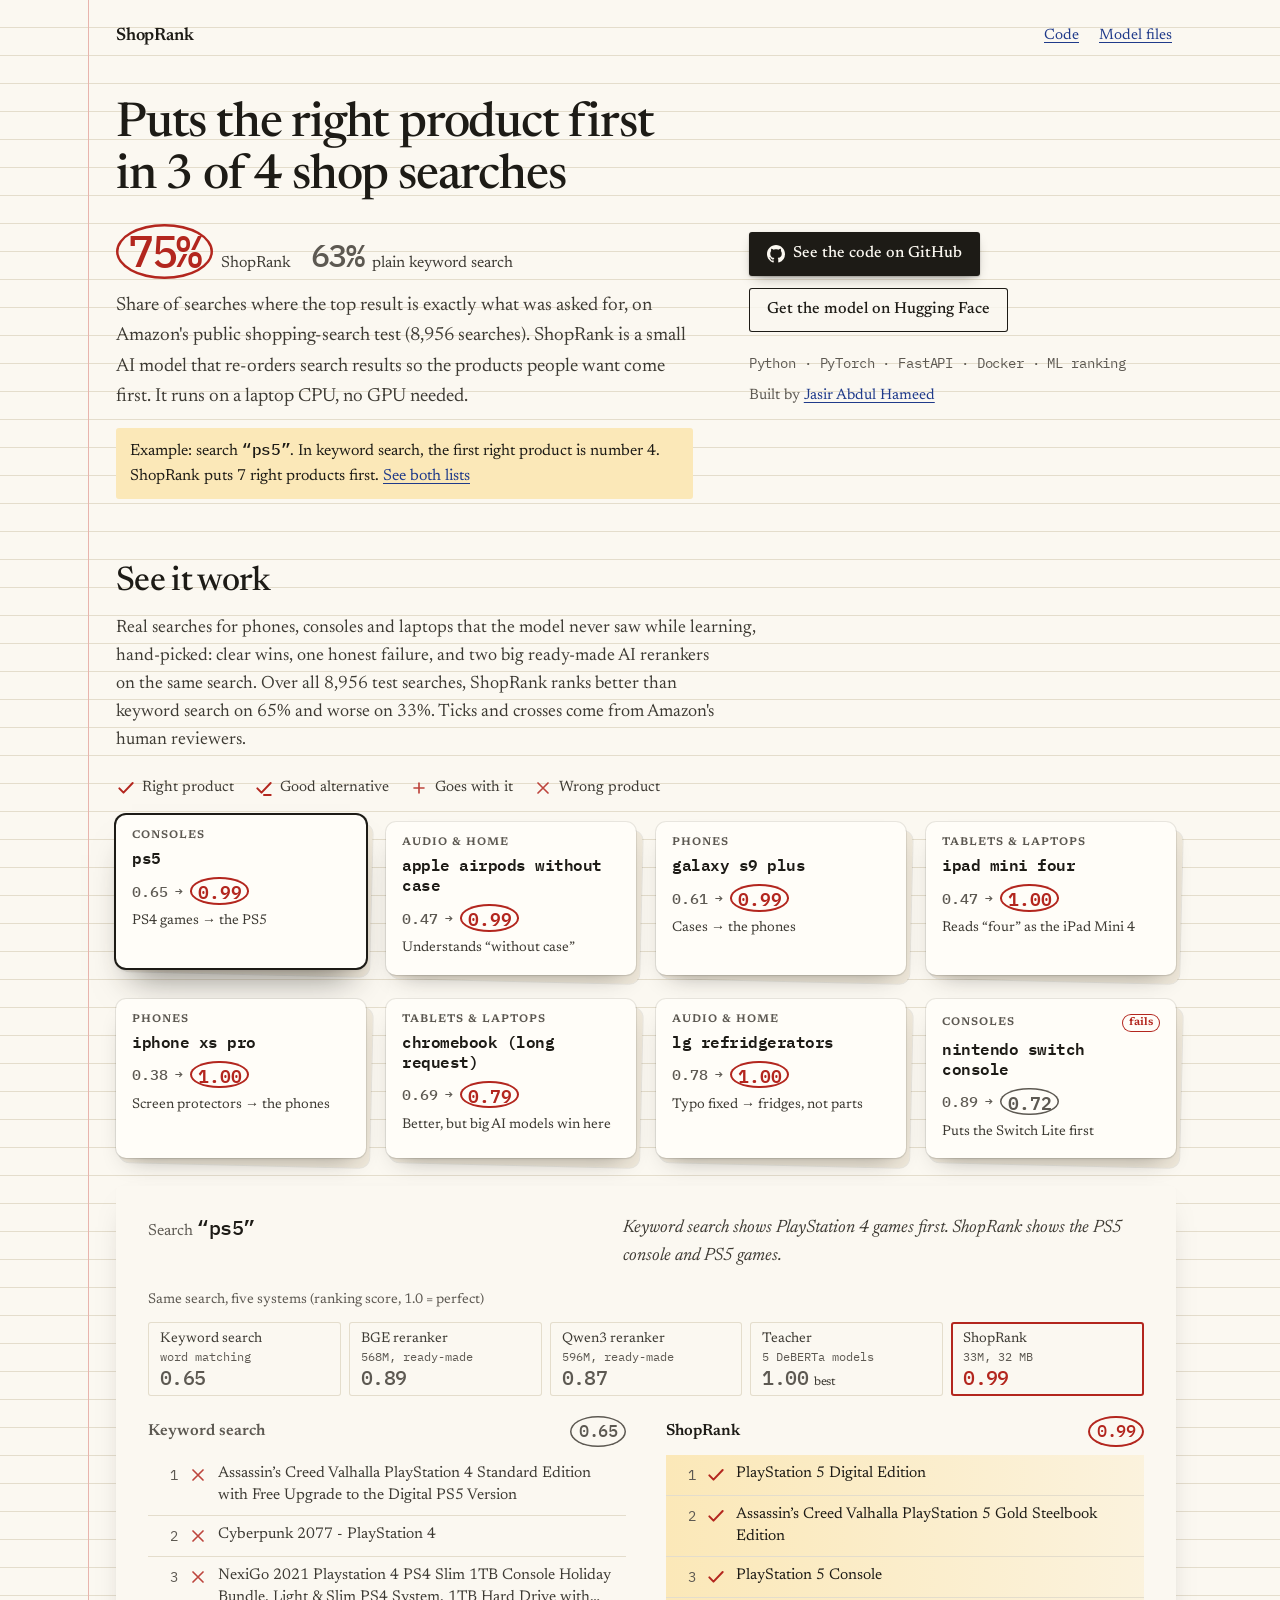
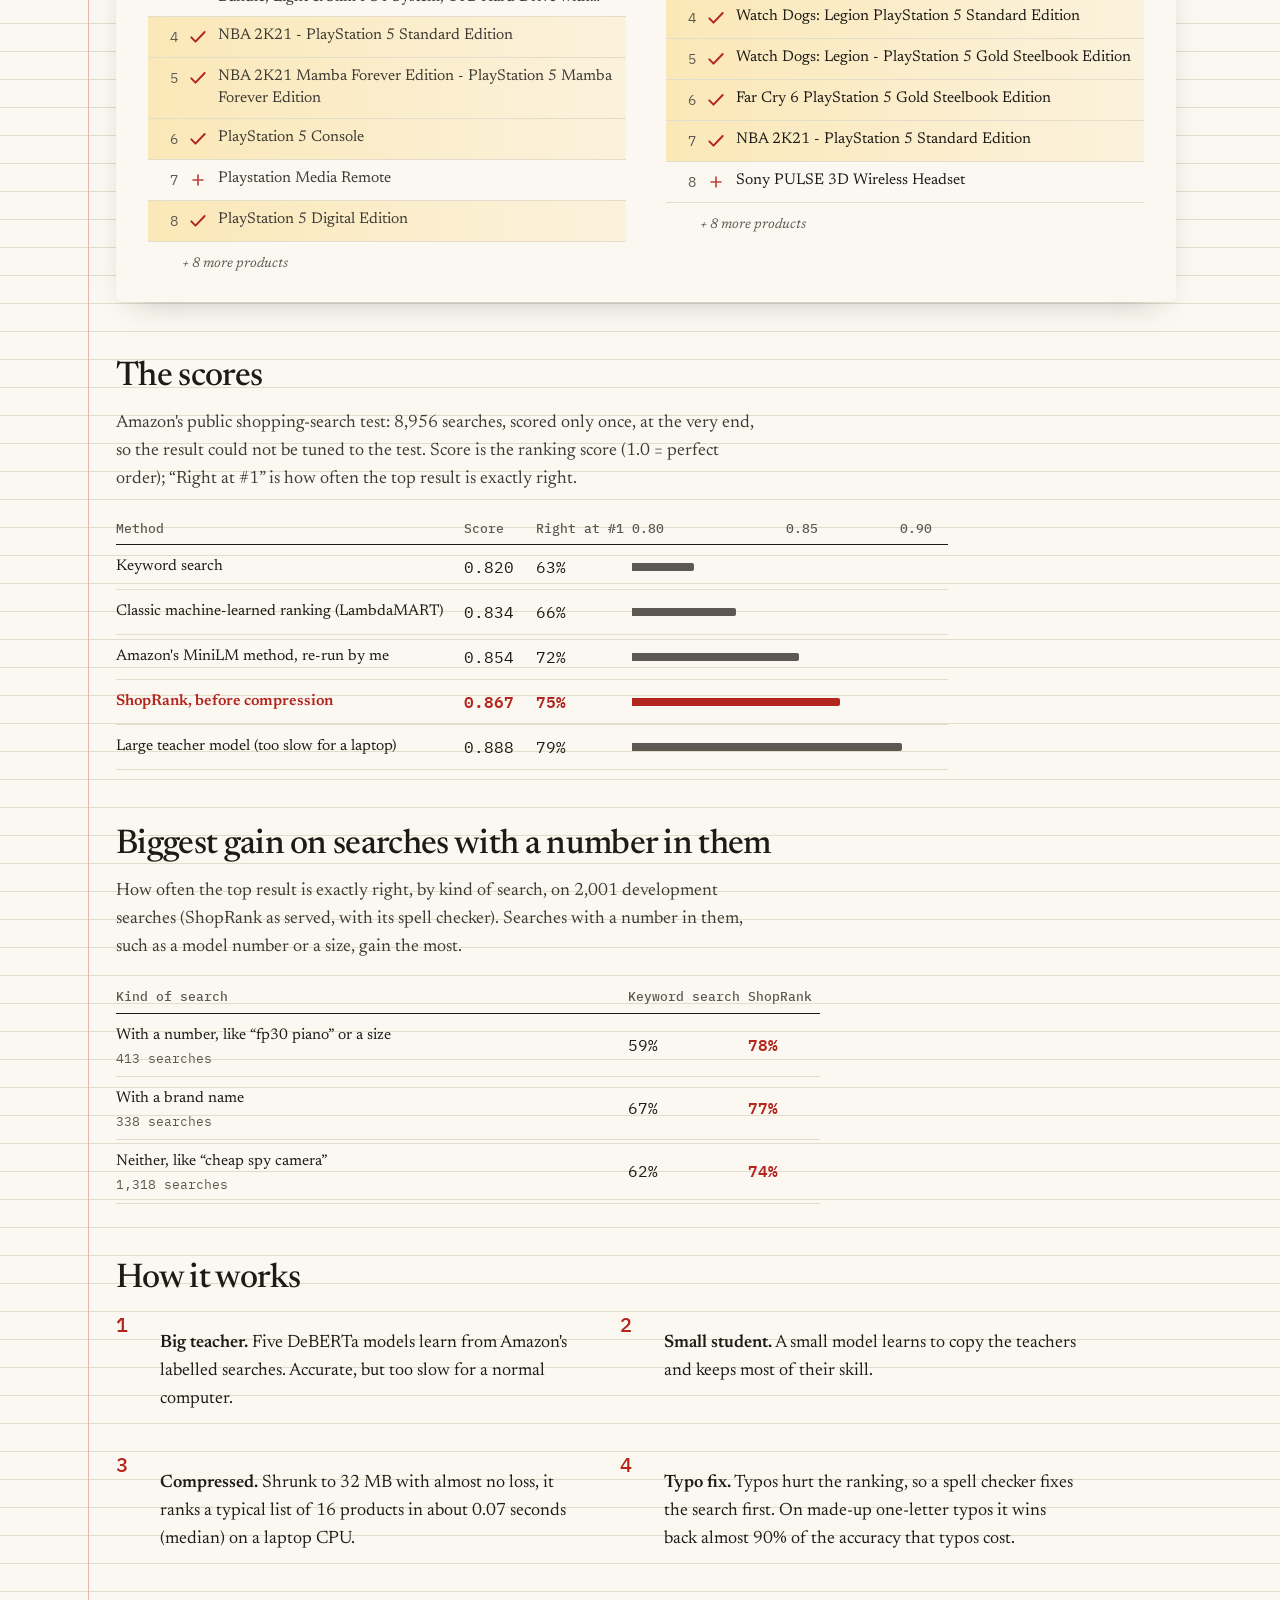
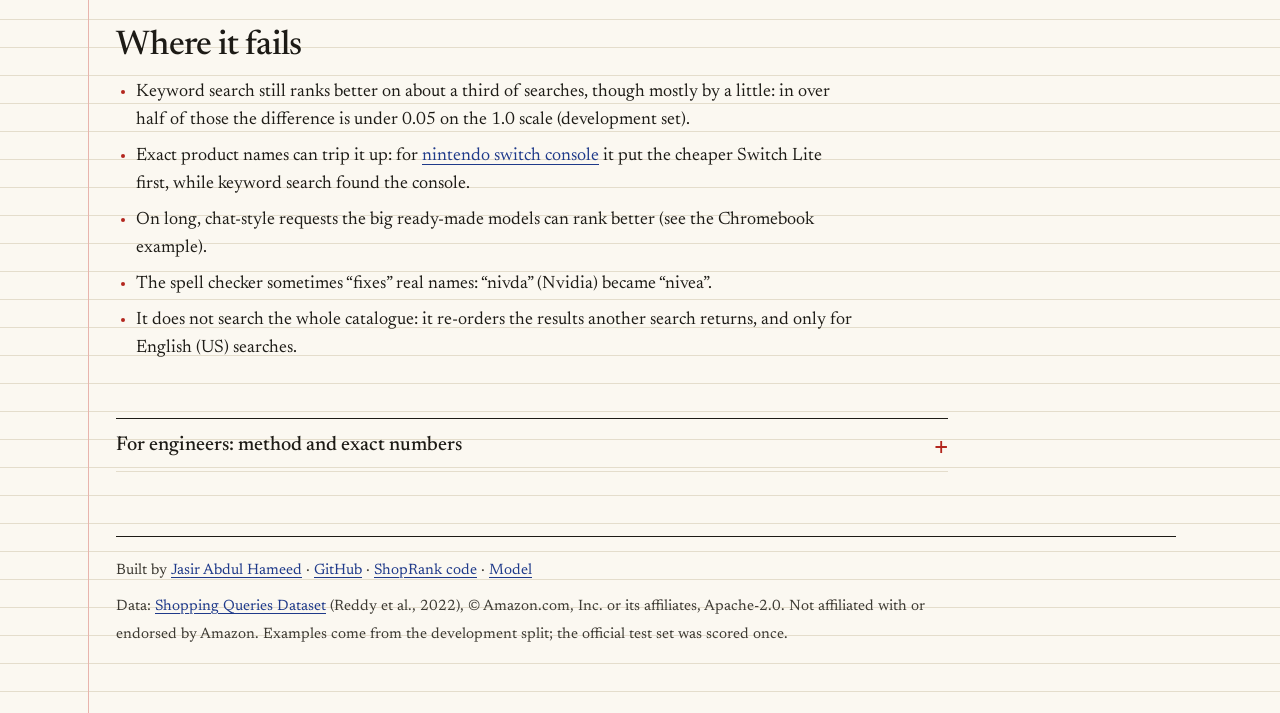
==== commit 87af1881: "fix: review follow-ups: PS5 example first, honest line on where keyword search wins, latency-under-l" ====
--- a/site/public/index.html
+++ b/site/public/index.html
@@ -293,7 +293,7 @@
   <div class="lede-block">
   <p class="score"><span class="pair"><span class="num num-ours">75%</span><span class="score-label">ShopRank</span></span><span class="pair"><span class="num num-base">63%</span><span class="score-label">plain keyword search</span></span></p>
   <p class="lede">Share of searches where the top result is exactly what was asked for, on Amazon's public shopping-search test (8,956 searches). ShopRank is a small AI model that re-orders search results so the products people want come first. It runs on a laptop CPU, no GPU needed.</p>
-  <p class="proof">Example: search <q class="q">iphone xs pro</q>. In keyword search, the first right product is number 12 (below the 8 shown). ShopRank puts 3 right products first. <a class="nowrap" href="#ex-0">See both lists</a></p>
+  <p class="proof">Example: search <q class="q">ps5</q>. In keyword search, the first right product is number 4. ShopRank puts 7 right products first. <a class="nowrap" href="#ex-0">See both lists</a></p>
   </div>
   <div class="intro-side">
   <div class="actions">
@@ -309,9 +309,97 @@
   <h2 id="examples-title">See it work</h2>
   <p class="section-lede">Real searches for phones, consoles and laptops that the model never saw while learning, hand-picked: clear wins, one honest failure, and two big ready-made AI rerankers on the same search. Over all 8,956 test searches, ShopRank ranks better than keyword search on 65% and worse on 33%. Ticks and crosses come from Amazon&#39;s human reviewers.</p>
   <ul class="legend" aria-label="Marks are Amazon's human labels"><li><svg class="mark mark-exact" viewBox="0 0 24 24" aria-hidden="true" focusable="false"><path d="M4 12.5l5 5L20 6"/></svg><span>Right product</span></li><li><svg class="mark mark-substitute" viewBox="0 0 24 24" aria-hidden="true" focusable="false"><path d="M4 12.5l5 5L20 6"/><path d="M12 20.5h8"/></svg><span>Good alternative</span></li><li><svg class="mark mark-complement" viewBox="0 0 24 24" aria-hidden="true" focusable="false"><path d="M12 6v12M6 12h12"/></svg><span>Goes with it</span></li><li><svg class="mark mark-irrelevant" viewBox="0 0 24 24" aria-hidden="true" focusable="false"><path d="M6 6l12 12M18 6L6 18"/></svg><span>Wrong product</span></li></ul>
-  <nav class="tabs cards" role="tablist" aria-label="Example searches"><a class="tab card" id="tab-0" href="#ex-0" role="tab" aria-selected="true" aria-controls="ex-0"><span class="card-top"><span class="card-suit">Phones</span></span><span class="card-query">iphone xs pro</span><span class="card-grades"><span class="card-from">0.38</span><span class="card-arrow" aria-hidden="true">→</span><span class="sr"> keyword search, then ShopRank </span><span class="card-to">1.00</span></span><span class="card-story">Screen protectors → the phones</span></a><a class="tab card" id="tab-1" href="#ex-1" role="tab" aria-selected="false" aria-controls="ex-1"><span class="card-top"><span class="card-suit">Consoles</span></span><span class="card-query">ps5</span><span class="card-grades"><span class="card-from">0.65</span><span class="card-arrow" aria-hidden="true">→</span><span class="sr"> keyword search, then ShopRank </span><span class="card-to">0.99</span></span><span class="card-story">PS4 games → the PS5</span></a><a class="tab card" id="tab-2" href="#ex-2" role="tab" aria-selected="false" aria-controls="ex-2"><span class="card-top"><span class="card-suit">Phones</span></span><span class="card-query">galaxy s9 plus</span><span class="card-grades"><span class="card-from">0.61</span><span class="card-arrow" aria-hidden="true">→</span><span class="sr"> keyword search, then ShopRank </span><span class="card-to">0.99</span></span><span class="card-story">Cases → the phones</span></a><a class="tab card" id="tab-3" href="#ex-3" role="tab" aria-selected="false" aria-controls="ex-3"><span class="card-top"><span class="card-suit">Tablets & laptops</span></span><span class="card-query">ipad mini four</span><span class="card-grades"><span class="card-from">0.47</span><span class="card-arrow" aria-hidden="true">→</span><span class="sr"> keyword search, then ShopRank </span><span class="card-to">1.00</span></span><span class="card-story">Reads “four” as the iPad Mini 4</span></a><a class="tab card" id="tab-4" href="#ex-4" role="tab" aria-selected="false" aria-controls="ex-4"><span class="card-top"><span class="card-suit">Audio & home</span></span><span class="card-query">apple airpods without case</span><span class="card-grades"><span class="card-from">0.47</span><span class="card-arrow" aria-hidden="true">→</span><span class="sr"> keyword search, then ShopRank </span><span class="card-to">0.99</span></span><span class="card-story">Understands “without case”</span></a><a class="tab card" id="tab-5" href="#ex-5" role="tab" aria-selected="false" aria-controls="ex-5"><span class="card-top"><span class="card-suit">Tablets & laptops</span></span><span class="card-query">chromebook (long request)</span><span class="card-grades"><span class="card-from">0.69</span><span class="card-arrow" aria-hidden="true">→</span><span class="sr"> keyword search, then ShopRank </span><span class="card-to">0.79</span></span><span class="card-story">Better, but big AI models win here</span></a><a class="tab card" id="tab-6" href="#ex-6" role="tab" aria-selected="false" aria-controls="ex-6"><span class="card-top"><span class="card-suit">Audio & home</span></span><span class="card-query">lg refridgerators</span><span class="card-grades"><span class="card-from">0.78</span><span class="card-arrow" aria-hidden="true">→</span><span class="sr"> keyword search, then ShopRank </span><span class="card-to">1.00</span></span><span class="card-story">Typo fixed → fridges, not parts</span></a><a class="tab card is-failure" id="tab-7" href="#ex-7" role="tab" aria-selected="false" aria-controls="ex-7"><span class="card-top"><span class="card-suit">Consoles</span><span class="card-flag">fails</span></span><span class="card-query">nintendo switch console</span><span class="card-grades"><span class="card-from">0.89</span><span class="card-arrow" aria-hidden="true">→</span><span class="sr"> keyword search, then ShopRank </span><span class="card-to">0.72</span></span><span class="card-story">Puts the Switch Lite first</span></a></nav>
+  <nav class="tabs cards" role="tablist" aria-label="Example searches"><a class="tab card" id="tab-0" href="#ex-0" role="tab" aria-selected="true" aria-controls="ex-0"><span class="card-top"><span class="card-suit">Consoles</span></span><span class="card-query">ps5</span><span class="card-grades"><span class="card-from">0.65</span><span class="card-arrow" aria-hidden="true">→</span><span class="sr"> keyword search, then ShopRank </span><span class="card-to">0.99</span></span><span class="card-story">PS4 games → the PS5</span></a><a class="tab card" id="tab-1" href="#ex-1" role="tab" aria-selected="false" aria-controls="ex-1"><span class="card-top"><span class="card-suit">Audio & home</span></span><span class="card-query">apple airpods without case</span><span class="card-grades"><span class="card-from">0.47</span><span class="card-arrow" aria-hidden="true">→</span><span class="sr"> keyword search, then ShopRank </span><span class="card-to">0.99</span></span><span class="card-story">Understands “without case”</span></a><a class="tab card" id="tab-2" href="#ex-2" role="tab" aria-selected="false" aria-controls="ex-2"><span class="card-top"><span class="card-suit">Phones</span></span><span class="card-query">galaxy s9 plus</span><span class="card-grades"><span class="card-from">0.61</span><span class="card-arrow" aria-hidden="true">→</span><span class="sr"> keyword search, then ShopRank </span><span class="card-to">0.99</span></span><span class="card-story">Cases → the phones</span></a><a class="tab card" id="tab-3" href="#ex-3" role="tab" aria-selected="false" aria-controls="ex-3"><span class="card-top"><span class="card-suit">Tablets & laptops</span></span><span class="card-query">ipad mini four</span><span class="card-grades"><span class="card-from">0.47</span><span class="card-arrow" aria-hidden="true">→</span><span class="sr"> keyword search, then ShopRank </span><span class="card-to">1.00</span></span><span class="card-story">Reads “four” as the iPad Mini 4</span></a><a class="tab card" id="tab-4" href="#ex-4" role="tab" aria-selected="false" aria-controls="ex-4"><span class="card-top"><span class="card-suit">Phones</span></span><span class="card-query">iphone xs pro</span><span class="card-grades"><span class="card-from">0.38</span><span class="card-arrow" aria-hidden="true">→</span><span class="sr"> keyword search, then ShopRank </span><span class="card-to">1.00</span></span><span class="card-story">Screen protectors → the phones</span></a><a class="tab card" id="tab-5" href="#ex-5" role="tab" aria-selected="false" aria-controls="ex-5"><span class="card-top"><span class="card-suit">Tablets & laptops</span></span><span class="card-query">chromebook (long request)</span><span class="card-grades"><span class="card-from">0.69</span><span class="card-arrow" aria-hidden="true">→</span><span class="sr"> keyword search, then ShopRank </span><span class="card-to">0.79</span></span><span class="card-story">Better, but big AI models win here</span></a><a class="tab card" id="tab-6" href="#ex-6" role="tab" aria-selected="false" aria-controls="ex-6"><span class="card-top"><span class="card-suit">Audio & home</span></span><span class="card-query">lg refridgerators</span><span class="card-grades"><span class="card-from">0.78</span><span class="card-arrow" aria-hidden="true">→</span><span class="sr"> keyword search, then ShopRank </span><span class="card-to">1.00</span></span><span class="card-story">Typo fixed → fridges, not parts</span></a><a class="tab card is-failure" id="tab-7" href="#ex-7" role="tab" aria-selected="false" aria-controls="ex-7"><span class="card-top"><span class="card-suit">Consoles</span><span class="card-flag">fails</span></span><span class="card-query">nintendo switch console</span><span class="card-grades"><span class="card-from">0.89</span><span class="card-arrow" aria-hidden="true">→</span><span class="sr"> keyword search, then ShopRank </span><span class="card-to">0.72</span></span><span class="card-story">Puts the Switch Lite first</span></a></nav>
   
 <section class="example" id="ex-0" role="tabpanel" aria-labelledby="tab-0" data-mode="shoprank">
+  <div class="example-head">
+    <p class="query">Search <q class="q">ps5</q></p>
+    
+    <p class="note">Keyword search shows PlayStation 4 games first. ShopRank shows the PS5 console and PS5 games.</p>
+  </div>
+  <div class="board"><p class="board-title">Same search, five systems (ranking score, 1.0 = perfect)</p><ul><li class="board-item"><span class="board-name">Keyword search<span class="board-size">word matching</span></span><span class="board-score">0.65</span></li><li class="board-item"><span class="board-name">BGE reranker<span class="board-size">568M, ready-made</span></span><span class="board-score">0.89</span></li><li class="board-item"><span class="board-name">Qwen3 reranker<span class="board-size">596M, ready-made</span></span><span class="board-score">0.87</span></li><li class="board-item is-best"><span class="board-name">Teacher<span class="board-size">5 DeBERTa models</span></span><span class="board-score">1.00</span></li><li class="board-item is-ours"><span class="board-name">ShopRank<span class="board-size">33M, 32 MB</span></span><span class="board-score">0.99</span></li></ul></div>
+  <div class="switch" role="group" aria-label="Show ranking by">
+    <button type="button" data-show="bm25" aria-pressed="false">Keyword search</button>
+    <button type="button" data-show="shoprank" aria-pressed="true">ShopRank</button>
+  </div>
+  <div class="columns">
+    <div class="col col-bm25">
+      <h3 class="col-title">Keyword search <span class="grade grade-bm25" title="Ranking score for this search (1.0 = perfect)">0.65</span></h3>
+      <ol class="list list-bm25"><li class="row is-irrelevant" data-pid="B087XTT5GZ"><span class="pos">1</span><svg class="mark mark-irrelevant" viewBox="0 0 24 24" aria-hidden="true" focusable="false"><path d="M6 6l12 12M18 6L6 18"/></svg><span class="title">Assassin’s Creed Valhalla PlayStation 4 Standard Edition with Free Upgrade to the Digital PS5 Version</span><span class="sr">, Wrong product</span></li><li class="row is-irrelevant" data-pid="B07DJWBYKP"><span class="pos">2</span><svg class="mark mark-irrelevant" viewBox="0 0 24 24" aria-hidden="true" focusable="false"><path d="M6 6l12 12M18 6L6 18"/></svg><span class="title">Cyberpunk 2077 - PlayStation 4</span><span class="sr">, Wrong product</span></li><li class="row is-irrelevant" data-pid="B08BJ63ZH6"><span class="pos">3</span><svg class="mark mark-irrelevant" viewBox="0 0 24 24" aria-hidden="true" focusable="false"><path d="M6 6l12 12M18 6L6 18"/></svg><span class="title">NexiGo 2021 Playstation 4 PS4 Slim 1TB Console Holiday Bundle, Light &amp; Slim PS4 System, 1TB Hard Drive with NexiGo Charging Station Dock Bundle</span><span class="sr">, Wrong product</span></li><li class="row is-exact" data-pid="B08D7DKLPC"><span class="pos">4</span><svg class="mark mark-exact" viewBox="0 0 24 24" aria-hidden="true" focusable="false"><path d="M4 12.5l5 5L20 6"/></svg><span class="title">NBA 2K21 - PlayStation 5 Standard Edition</span><span class="sr">, Right product</span></li><li class="row is-exact" data-pid="B08D7DX16N"><span class="pos">5</span><svg class="mark mark-exact" viewBox="0 0 24 24" aria-hidden="true" focusable="false"><path d="M4 12.5l5 5L20 6"/></svg><span class="title">NBA 2K21 Mamba Forever Edition - PlayStation 5 Mamba Forever Edition</span><span class="sr">, Right product</span></li><li class="row is-exact" data-pid="B08FC5L3RG"><span class="pos">6</span><svg class="mark mark-exact" viewBox="0 0 24 24" aria-hidden="true" focusable="false"><path d="M4 12.5l5 5L20 6"/></svg><span class="title">PlayStation 5 Console</span><span class="sr">, Right product</span></li><li class="row is-complement" data-pid="B08FC5R4KV"><span class="pos">7</span><svg class="mark mark-complement" viewBox="0 0 24 24" aria-hidden="true" focusable="false"><path d="M12 6v12M6 12h12"/></svg><span class="title">Playstation Media Remote</span><span class="sr">, Goes with it</span></li><li class="row is-exact" data-pid="B08FC6MR62"><span class="pos">8</span><svg class="mark mark-exact" viewBox="0 0 24 24" aria-hidden="true" focusable="false"><path d="M4 12.5l5 5L20 6"/></svg><span class="title">PlayStation 5 Digital Edition</span><span class="sr">, Right product</span></li></ol><p class="more">+ 8 more products</p>
+    </div>
+    <div class="col col-shoprank">
+      <h3 class="col-title">ShopRank <span class="grade grade-shoprank" title="Ranking score for this search (1.0 = perfect)">0.99</span></h3>
+      <ol class="list list-shoprank"><li class="row is-exact" data-pid="B08FC6MR62"><span class="pos">1</span><svg class="mark mark-exact" viewBox="0 0 24 24" aria-hidden="true" focusable="false"><path d="M4 12.5l5 5L20 6"/></svg><span class="title">PlayStation 5 Digital Edition</span><span class="sr">, Right product</span></li><li class="row is-exact" data-pid="B08FS7BCR4"><span class="pos">2</span><svg class="mark mark-exact" viewBox="0 0 24 24" aria-hidden="true" focusable="false"><path d="M4 12.5l5 5L20 6"/></svg><span class="title">Assassin’s Creed Valhalla PlayStation 5 Gold Steelbook Edition</span><span class="sr">, Right product</span></li><li class="row is-exact" data-pid="B08FC5L3RG"><span class="pos">3</span><svg class="mark mark-exact" viewBox="0 0 24 24" aria-hidden="true" focusable="false"><path d="M4 12.5l5 5L20 6"/></svg><span class="title">PlayStation 5 Console</span><span class="sr">, Right product</span></li><li class="row is-exact" data-pid="B08FS6BB9N"><span class="pos">4</span><svg class="mark mark-exact" viewBox="0 0 24 24" aria-hidden="true" focusable="false"><path d="M4 12.5l5 5L20 6"/></svg><span class="title">Watch Dogs: Legion PlayStation 5 Standard Edition</span><span class="sr">, Right product</span></li><li class="row is-exact" data-pid="B08FS6G3Y5"><span class="pos">5</span><svg class="mark mark-exact" viewBox="0 0 24 24" aria-hidden="true" focusable="false"><path d="M4 12.5l5 5L20 6"/></svg><span class="title">Watch Dogs: Legion - PlayStation 5 Gold Steelbook Edition</span><span class="sr">, Right product</span></li><li class="row is-exact" data-pid="B08FS6R244"><span class="pos">6</span><svg class="mark mark-exact" viewBox="0 0 24 24" aria-hidden="true" focusable="false"><path d="M4 12.5l5 5L20 6"/></svg><span class="title">Far Cry 6 PlayStation 5 Gold Steelbook Edition</span><span class="sr">, Right product</span></li><li class="row is-exact" data-pid="B08D7DKLPC"><span class="pos">7</span><svg class="mark mark-exact" viewBox="0 0 24 24" aria-hidden="true" focusable="false"><path d="M4 12.5l5 5L20 6"/></svg><span class="title">NBA 2K21 - PlayStation 5 Standard Edition</span><span class="sr">, Right product</span></li><li class="row is-complement" data-pid="B08FC6QLKN"><span class="pos">8</span><svg class="mark mark-complement" viewBox="0 0 24 24" aria-hidden="true" focusable="false"><path d="M12 6v12M6 12h12"/></svg><span class="title">Sony PULSE 3D Wireless Headset</span><span class="sr">, Goes with it</span></li></ol><p class="more">+ 8 more products</p>
+    </div>
+  </div>
+</section>
+<section class="example" id="ex-1" role="tabpanel" aria-labelledby="tab-1" data-mode="shoprank">
+  <div class="example-head">
+    <p class="query">Search <q class="q">apple airpods without case</q></p>
+    
+    <p class="note">&#x27;Without case&#x27; is the hard part. Keyword search shows AirPods bundles and case covers; ShopRank puts the AirPods themselves first.</p>
+  </div>
+  <div class="board"><p class="board-title">Same search, five systems (ranking score, 1.0 = perfect)</p><ul><li class="board-item"><span class="board-name">Keyword search<span class="board-size">word matching</span></span><span class="board-score">0.47</span></li><li class="board-item"><span class="board-name">BGE reranker<span class="board-size">568M, ready-made</span></span><span class="board-score">0.35</span></li><li class="board-item"><span class="board-name">Qwen3 reranker<span class="board-size">596M, ready-made</span></span><span class="board-score">0.36</span></li><li class="board-item"><span class="board-name">Teacher<span class="board-size">5 DeBERTa models</span></span><span class="board-score">0.99</span></li><li class="board-item is-ours is-best"><span class="board-name">ShopRank<span class="board-size">33M, 32 MB</span></span><span class="board-score">0.99</span></li></ul></div>
+  <div class="switch" role="group" aria-label="Show ranking by">
+    <button type="button" data-show="bm25" aria-pressed="false">Keyword search</button>
+    <button type="button" data-show="shoprank" aria-pressed="true">ShopRank</button>
+  </div>
+  <div class="columns">
+    <div class="col col-bm25">
+      <h3 class="col-title">Keyword search <span class="grade grade-bm25" title="Ranking score for this search (1.0 = perfect)">0.47</span></h3>
+      <ol class="list list-bm25"><li class="row is-substitute" data-pid="B07PYLT6DN"><span class="pos">1</span><svg class="mark mark-substitute" viewBox="0 0 24 24" aria-hidden="true" focusable="false"><path d="M4 12.5l5 5L20 6"/><path d="M12 20.5h8"/></svg><span class="title">Apple AirPods with Wireless Charging Case</span><span class="sr">, Good alternative</span></li><li class="row is-substitute" data-pid="B07SJJ7FTJ"><span class="pos">2</span><svg class="mark mark-substitute" viewBox="0 0 24 24" aria-hidden="true" focusable="false"><path d="M4 12.5l5 5L20 6"/><path d="M12 20.5h8"/></svg><span class="title">(Renewed) Apple AirPods with Wireless Charging Case - White</span><span class="sr">, Good alternative</span></li><li class="row is-substitute" data-pid="B07SKLLYTW"><span class="pos">3</span><svg class="mark mark-substitute" viewBox="0 0 24 24" aria-hidden="true" focusable="false"><path d="M4 12.5l5 5L20 6"/><path d="M12 20.5h8"/></svg><span class="title">(Renewed) Apple AirPods 2 with Charging Case - White</span><span class="sr">, Good alternative</span></li><li class="row is-irrelevant" data-pid="B07RLVXV5B"><span class="pos">4</span><svg class="mark mark-irrelevant" viewBox="0 0 24 24" aria-hidden="true" focusable="false"><path d="M6 6l12 12M18 6L6 18"/></svg><span class="title">AirPods Case, Full Protective Silicone AirPods Accessories Cover Compatible with Apple AirPods 1&amp;2 Wireless and Wired Charging Case(Front LED Visible),Black</span><span class="sr">, Wrong product</span></li><li class="row is-complement" data-pid="B09G6F6WCY"><span class="pos">5</span><svg class="mark mark-complement" viewBox="0 0 24 24" aria-hidden="true" focusable="false"><path d="M12 6v12M6 12h12"/></svg><span class="title">Thick AirPods Case Cover 2nd/1st Generation with Keychain&amp;Carabiner,Full Protective Silicone Case AirPods Compatible for Apple AirPods Wired&amp;Wireless Charging Case for Woman Men,Blue</span><span class="sr">, Goes with it</span></li><li class="row is-irrelevant" data-pid="B09B6Z3SK6"><span class="pos">6</span><svg class="mark mark-irrelevant" viewBox="0 0 24 24" aria-hidden="true" focusable="false"><path d="M6 6l12 12M18 6L6 18"/></svg><span class="title">Faith Can Move Mountains AirPods Case Protective Cover,Matching Airpods Anti-Lost Hook,Black Skin Charging Case Cover for Apple AirPods 2 and 1 (Black)</span><span class="sr">, Wrong product</span></li><li class="row is-irrelevant" data-pid="B08XX7MTKL"><span class="pos">7</span><svg class="mark mark-irrelevant" viewBox="0 0 24 24" aria-hidden="true" focusable="false"><path d="M6 6l12 12M18 6L6 18"/></svg><span class="title">Airpods Case Cover, LELONG Soft Silicone Protective Case Cover with Keychain for Apple Airpods 2nd 1st Charging Case Men Women [Front LED Visible]</span><span class="sr">, Wrong product</span></li><li class="row is-complement" data-pid="B089H1XRTQ"><span class="pos">8</span><svg class="mark mark-complement" viewBox="0 0 24 24" aria-hidden="true" focusable="false"><path d="M12 6v12M6 12h12"/></svg><span class="title">Deppa Soft Protective Airpods Pro Case Cover Silicone Skin for Apple Airpod Pro 2019 Without Keychain (Front LED Visible) (hinged) (Sky Blue)</span><span class="sr">, Goes with it</span></li></ol><p class="more">+ 8 more products</p>
+    </div>
+    <div class="col col-shoprank">
+      <h3 class="col-title">ShopRank <span class="grade grade-shoprank" title="Ranking score for this search (1.0 = perfect)">0.99</span></h3>
+      <ol class="list list-shoprank"><li class="row is-exact" data-pid="B07PXGQC1Q"><span class="pos">1</span><svg class="mark mark-exact" viewBox="0 0 24 24" aria-hidden="true" focusable="false"><path d="M4 12.5l5 5L20 6"/></svg><span class="title">Apple AirPods (2nd Generation)</span><span class="sr">, Right product</span></li><li class="row is-substitute" data-pid="B07SJJ7FTJ"><span class="pos">2</span><svg class="mark mark-substitute" viewBox="0 0 24 24" aria-hidden="true" focusable="false"><path d="M4 12.5l5 5L20 6"/><path d="M12 20.5h8"/></svg><span class="title">(Renewed) Apple AirPods with Wireless Charging Case - White</span><span class="sr">, Good alternative</span></li><li class="row is-substitute" data-pid="B07PYLT6DN"><span class="pos">3</span><svg class="mark mark-substitute" viewBox="0 0 24 24" aria-hidden="true" focusable="false"><path d="M4 12.5l5 5L20 6"/><path d="M12 20.5h8"/></svg><span class="title">Apple AirPods with Wireless Charging Case</span><span class="sr">, Good alternative</span></li><li class="row is-substitute" data-pid="B09DFQQ5V2"><span class="pos">4</span><svg class="mark mark-substitute" viewBox="0 0 24 24" aria-hidden="true" focusable="false"><path d="M4 12.5l5 5L20 6"/><path d="M12 20.5h8"/></svg><span class="title">Dexnor Compatible with Airpods Pro Case Clear Hard PC &amp; Silicone Protective Cover [LED Visible] [Supports Wireless Charging] 360 Full Body Skin for Men Boys - Black</span><span class="sr">, Good alternative</span></li><li class="row is-substitute" data-pid="B07SKLLYTW"><span class="pos">5</span><svg class="mark mark-substitute" viewBox="0 0 24 24" aria-hidden="true" focusable="false"><path d="M4 12.5l5 5L20 6"/><path d="M12 20.5h8"/></svg><span class="title">(Renewed) Apple AirPods 2 with Charging Case - White</span><span class="sr">, Good alternative</span></li><li class="row is-complement" data-pid="B09CD8KS8D"><span class="pos">6</span><svg class="mark mark-complement" viewBox="0 0 24 24" aria-hidden="true" focusable="false"><path d="M12 6v12M6 12h12"/></svg><span class="title">VOFUOE for AirPods Case 2&amp;1 with Keychain Pop Fidget Sensory Toys Push Bubble it Cases Soft Silicone Apple AirPod Cover Shockproof Stress Reliever Pop Sound Case for AirPods 2&amp;1(Blue Red)</span><span class="sr">, Goes with it</span></li><li class="row is-complement" data-pid="B09G6F6WCY"><span class="pos">7</span><svg class="mark mark-complement" viewBox="0 0 24 24" aria-hidden="true" focusable="false"><path d="M12 6v12M6 12h12"/></svg><span class="title">Thick AirPods Case Cover 2nd/1st Generation with Keychain&amp;Carabiner,Full Protective Silicone Case AirPods Compatible for Apple AirPods Wired&amp;Wireless Charging Case for Woman Men,Blue</span><span class="sr">, Goes with it</span></li><li class="row is-irrelevant" data-pid="B07RLVXV5B"><span class="pos">8</span><svg class="mark mark-irrelevant" viewBox="0 0 24 24" aria-hidden="true" focusable="false"><path d="M6 6l12 12M18 6L6 18"/></svg><span class="title">AirPods Case, Full Protective Silicone AirPods Accessories Cover Compatible with Apple AirPods 1&amp;2 Wireless and Wired Charging Case(Front LED Visible),Black</span><span class="sr">, Wrong product</span></li></ol><p class="more">+ 8 more products</p>
+    </div>
+  </div>
+</section>
+<section class="example" id="ex-2" role="tabpanel" aria-labelledby="tab-2" data-mode="shoprank">
+  <div class="example-head">
+    <p class="query">Search <q class="q">galaxy s9 plus</q></p>
+    
+    <p class="note">Keyword search starts with a privacy screen and a wallet case. ShopRank puts four Galaxy S9+ phones first.</p>
+  </div>
+  <div class="board"><p class="board-title">Same search, five systems (ranking score, 1.0 = perfect)</p><ul><li class="board-item"><span class="board-name">Keyword search<span class="board-size">word matching</span></span><span class="board-score">0.61</span></li><li class="board-item"><span class="board-name">BGE reranker<span class="board-size">568M, ready-made</span></span><span class="board-score">0.83</span></li><li class="board-item"><span class="board-name">Qwen3 reranker<span class="board-size">596M, ready-made</span></span><span class="board-score">0.94</span></li><li class="board-item"><span class="board-name">Teacher<span class="board-size">5 DeBERTa models</span></span><span class="board-score">0.99</span></li><li class="board-item is-ours is-best"><span class="board-name">ShopRank<span class="board-size">33M, 32 MB</span></span><span class="board-score">0.99</span></li></ul></div>
+  <div class="switch" role="group" aria-label="Show ranking by">
+    <button type="button" data-show="bm25" aria-pressed="false">Keyword search</button>
+    <button type="button" data-show="shoprank" aria-pressed="true">ShopRank</button>
+  </div>
+  <div class="columns">
+    <div class="col col-bm25">
+      <h3 class="col-title">Keyword search <span class="grade grade-bm25" title="Ranking score for this search (1.0 = perfect)">0.61</span></h3>
+      <ol class="list list-bm25"><li class="row is-complement" data-pid="B089RFZ46V"><span class="pos">1</span><svg class="mark mark-complement" viewBox="0 0 24 24" aria-hidden="true" focusable="false"><path d="M12 6v12M6 12h12"/></svg><span class="title">Galaxy S9 Plus /S8 Plus Privacy Screen Protector, Tempered Glass HD Clear [Anti-spy] [9H Hardenss] [Case Friendly] [Easy Installation] Premium Protective Film,For Samsung Galaxy S9 Plus/S8 Plus</span><span class="sr">, Goes with it</span></li><li class="row is-complement" data-pid="B08794S956"><span class="pos">2</span><svg class="mark mark-complement" viewBox="0 0 24 24" aria-hidden="true" focusable="false"><path d="M12 6v12M6 12h12"/></svg><span class="title">Harryshell 12 Card Slots Detachable Magnetic Wallet PU Leather Flip Protective Case Wrist Strap Kickstand for Samsung Galaxy S9 Plus (2018) (Not fit S9) (Flower Purple)</span><span class="sr">, Goes with it</span></li><li class="row is-exact" data-pid="B083B62LR1"><span class="pos">3</span><svg class="mark mark-exact" viewBox="0 0 24 24" aria-hidden="true" focusable="false"><path d="M4 12.5l5 5L20 6"/></svg><span class="title">Samsung Galaxy S9+ Plus G965U 64GB 6GB RAM 6.2 Display IP68 Water Resistance TMobile GSM Unlocked - Midnight Black</span><span class="sr">, Right product</span></li><li class="row is-substitute" data-pid="B07TXM3251"><span class="pos">4</span><svg class="mark mark-substitute" viewBox="0 0 24 24" aria-hidden="true" focusable="false"><path d="M4 12.5l5 5L20 6"/><path d="M12 20.5h8"/></svg><span class="title">Samsung Galaxy S9 G960U 64GB Unlocked [Midnight Black]</span><span class="sr">, Good alternative</span></li><li class="row is-complement" data-pid="B07XBWTNZ8"><span class="pos">5</span><svg class="mark mark-complement" viewBox="0 0 24 24" aria-hidden="true" focusable="false"><path d="M12 6v12M6 12h12"/></svg><span class="title">apiker 4 Pack Screen Protector Compatible with Samsung Galaxy S9 Plus 6.2 Inches, Soft TPU Film Support Fingerprint Sensor</span><span class="sr">, Goes with it</span></li><li class="row is-exact" data-pid="B079JXY4TJ"><span class="pos">6</span><svg class="mark mark-exact" viewBox="0 0 24 24" aria-hidden="true" focusable="false"><path d="M4 12.5l5 5L20 6"/></svg><span class="title">SAMSUNG Galaxy S9+ Factory Unlocked Smartphone 64GB - Midnight Black</span><span class="sr">, Right product</span></li><li class="row is-exact" data-pid="B07C65VV3R"><span class="pos">7</span><svg class="mark mark-exact" viewBox="0 0 24 24" aria-hidden="true" focusable="false"><path d="M4 12.5l5 5L20 6"/></svg><span class="title">Samsung Galaxy S9+, 64GB, Midnight Black - For GSM (Renewed)</span><span class="sr">, Right product</span></li><li class="row is-substitute" data-pid="B07VYTLC6Q"><span class="pos">8</span><svg class="mark mark-substitute" viewBox="0 0 24 24" aria-hidden="true" focusable="false"><path d="M4 12.5l5 5L20 6"/><path d="M12 20.5h8"/></svg><span class="title">Samsung Galaxy S9, 64GB, Midnight Black - Fully Unlocked (Renewed)</span><span class="sr">, Good alternative</span></li></ol><p class="more">+ 5 more products</p>
+    </div>
+    <div class="col col-shoprank">
+      <h3 class="col-title">ShopRank <span class="grade grade-shoprank" title="Ranking score for this search (1.0 = perfect)">0.99</span></h3>
+      <ol class="list list-shoprank"><li class="row is-exact" data-pid="B083B62LR1"><span class="pos">1</span><svg class="mark mark-exact" viewBox="0 0 24 24" aria-hidden="true" focusable="false"><path d="M4 12.5l5 5L20 6"/></svg><span class="title">Samsung Galaxy S9+ Plus G965U 64GB 6GB RAM 6.2 Display IP68 Water Resistance TMobile GSM Unlocked - Midnight Black</span><span class="sr">, Right product</span></li><li class="row is-exact" data-pid="B079JXY4TJ"><span class="pos">2</span><svg class="mark mark-exact" viewBox="0 0 24 24" aria-hidden="true" focusable="false"><path d="M4 12.5l5 5L20 6"/></svg><span class="title">SAMSUNG Galaxy S9+ Factory Unlocked Smartphone 64GB - Midnight Black</span><span class="sr">, Right product</span></li><li class="row is-exact" data-pid="B07C65VV3R"><span class="pos">3</span><svg class="mark mark-exact" viewBox="0 0 24 24" aria-hidden="true" focusable="false"><path d="M4 12.5l5 5L20 6"/></svg><span class="title">Samsung Galaxy S9+, 64GB, Midnight Black - For GSM (Renewed)</span><span class="sr">, Right product</span></li><li class="row is-exact" data-pid="B07B8M5R45"><span class="pos">4</span><svg class="mark mark-exact" viewBox="0 0 24 24" aria-hidden="true" focusable="false"><path d="M4 12.5l5 5L20 6"/></svg><span class="title">Samsung Galaxy S9+ G965F (International Version), 64GB, GSM, Factory Unlocked Smartphone - Titanium Gray</span><span class="sr">, Right product</span></li><li class="row is-complement" data-pid="B08794S956"><span class="pos">5</span><svg class="mark mark-complement" viewBox="0 0 24 24" aria-hidden="true" focusable="false"><path d="M12 6v12M6 12h12"/></svg><span class="title">Harryshell 12 Card Slots Detachable Magnetic Wallet PU Leather Flip Protective Case Wrist Strap Kickstand for Samsung Galaxy S9 Plus (2018) (Not fit S9) (Flower Purple)</span><span class="sr">, Goes with it</span></li><li class="row is-substitute" data-pid="B07VYTLC6Q"><span class="pos">6</span><svg class="mark mark-substitute" viewBox="0 0 24 24" aria-hidden="true" focusable="false"><path d="M4 12.5l5 5L20 6"/><path d="M12 20.5h8"/></svg><span class="title">Samsung Galaxy S9, 64GB, Midnight Black - Fully Unlocked (Renewed)</span><span class="sr">, Good alternative</span></li><li class="row is-complement" data-pid="B07XBWTNZ8"><span class="pos">7</span><svg class="mark mark-complement" viewBox="0 0 24 24" aria-hidden="true" focusable="false"><path d="M12 6v12M6 12h12"/></svg><span class="title">apiker 4 Pack Screen Protector Compatible with Samsung Galaxy S9 Plus 6.2 Inches, Soft TPU Film Support Fingerprint Sensor</span><span class="sr">, Goes with it</span></li><li class="row is-complement" data-pid="B089RFZ46V"><span class="pos">8</span><svg class="mark mark-complement" viewBox="0 0 24 24" aria-hidden="true" focusable="false"><path d="M12 6v12M6 12h12"/></svg><span class="title">Galaxy S9 Plus /S8 Plus Privacy Screen Protector, Tempered Glass HD Clear [Anti-spy] [9H Hardenss] [Case Friendly] [Easy Installation] Premium Protective Film,For Samsung Galaxy S9 Plus/S8 Plus</span><span class="sr">, Goes with it</span></li></ol><p class="more">+ 5 more products</p>
+    </div>
+  </div>
+</section>
+<section class="example" id="ex-3" role="tabpanel" aria-labelledby="tab-3" data-mode="shoprank">
+  <div class="example-head">
+    <p class="query">Search <q class="q">ipad mini four</q></p>
+    
+    <p class="note">The shopper typed &#x27;four&#x27; as a word. Keyword search shows cases; ShopRank understands they mean the iPad Mini 4 and shows the tablets.</p>
+  </div>
+  <div class="board"><p class="board-title">Same search, five systems (ranking score, 1.0 = perfect)</p><ul><li class="board-item"><span class="board-name">Keyword search<span class="board-size">word matching</span></span><span class="board-score">0.47</span></li><li class="board-item"><span class="board-name">BGE reranker<span class="board-size">568M, ready-made</span></span><span class="board-score">0.80</span></li><li class="board-item"><span class="board-name">Qwen3 reranker<span class="board-size">596M, ready-made</span></span><span class="board-score">1.00</span></li><li class="board-item"><span class="board-name">Teacher<span class="board-size">5 DeBERTa models</span></span><span class="board-score">1.00</span></li><li class="board-item is-ours is-best"><span class="board-name">ShopRank<span class="board-size">33M, 32 MB</span></span><span class="board-score">1.00</span></li></ul></div>
+  <div class="switch" role="group" aria-label="Show ranking by">
+    <button type="button" data-show="bm25" aria-pressed="false">Keyword search</button>
+    <button type="button" data-show="shoprank" aria-pressed="true">ShopRank</button>
+  </div>
+  <div class="columns">
+    <div class="col col-bm25">
+      <h3 class="col-title">Keyword search <span class="grade grade-bm25" title="Ranking score for this search (1.0 = perfect)">0.47</span></h3>
+      <ol class="list list-bm25"><li class="row is-complement" data-pid="B01551U05I"><span class="pos">1</span><svg class="mark mark-complement" viewBox="0 0 24 24" aria-hidden="true" focusable="false"><path d="M12 6v12M6 12h12"/></svg><span class="title">Snugg iPad Mini 5 (2019) &amp; iPad Mini 4 (2015) Leather Case, Flip Stand Cover - Black</span><span class="sr">, Goes with it</span></li><li class="row is-complement" data-pid="B01597GXJU"><span class="pos">2</span><svg class="mark mark-complement" viewBox="0 0 24 24" aria-hidden="true" focusable="false"><path d="M12 6v12M6 12h12"/></svg><span class="title">amFilm Glass Screen Protector for iPad Mini 5 (2019) and iPad Mini 4, Tempered Glass</span><span class="sr">, Goes with it</span></li><li class="row is-complement" data-pid="B07SW33KW2"><span class="pos">3</span><svg class="mark mark-complement" viewBox="0 0 24 24" aria-hidden="true" focusable="false"><path d="M12 6v12M6 12h12"/></svg><span class="title">iPad Mini 5/ Mini 4 Keyboard Case - 360° Rotatable 180 Flip- 7 Colors Backlit - Wireless Smart Folio Auto Sleep/Wake Hard Cover fit iPad Mini 5 2019(5th Gen)/ iPad Mini 4 2015, Black</span><span class="sr">, Goes with it</span></li><li class="row is-irrelevant" data-pid="B07QNTVPN7"><span class="pos">4</span><svg class="mark mark-irrelevant" viewBox="0 0 24 24" aria-hidden="true" focusable="false"><path d="M6 6l12 12M18 6L6 18"/></svg><span class="title">SUPCASE [Unicorn Beetle Pro Series] Design for iPad Mini 5 Case, with Built-In Screen Protector Full-body Rugged Kickstand Hybrid Case for iPad Mini 5 (2019 release) &amp; iPad Mini 4 (Black)</span><span class="sr">, Wrong product</span></li><li class="row is-irrelevant" data-pid="B00HRM5TZA"><span class="pos">5</span><svg class="mark mark-irrelevant" viewBox="0 0 24 24" aria-hidden="true" focusable="false"><path d="M6 6l12 12M18 6L6 18"/></svg><span class="title">JETech Case for iPad Mini 1 2 3 (NOT for iPad Mini 4), Smart Cover with Auto Sleep/Wake, Black</span><span class="sr">, Wrong product</span></li><li class="row is-complement" data-pid="B07CXSTN38"><span class="pos">6</span><svg class="mark mark-complement" viewBox="0 0 24 24" aria-hidden="true" focusable="false"><path d="M12 6v12M6 12h12"/></svg><span class="title">iPad Mini 5 Case for Kids | TSQ Defender Bumper Protection Case for iPad Mini 4 | Mini iPad Case 5th Generation Rugged Shockproof with Rotating Stand, Hand Strap &amp; Shoulder Strap for Girls Boys | Red</span><span class="sr">, Goes with it</span></li><li class="row is-exact" data-pid="B0744W8WB2"><span class="pos">7</span><svg class="mark mark-exact" viewBox="0 0 24 24" aria-hidden="true" focusable="false"><path d="M4 12.5l5 5L20 6"/></svg><span class="title">Apple iPad Mini 4 16gb Space Gray (Renewed)</span><span class="sr">, Right product</span></li><li class="row is-complement" data-pid="B072QDWZ5W"><span class="pos">8</span><svg class="mark mark-complement" viewBox="0 0 24 24" aria-hidden="true" focusable="false"><path d="M12 6v12M6 12h12"/></svg><span class="title">(2 Pack) Supershieldz Designed for Apple iPad Mini 5 (2019) and iPad Mini 4 Tempered Glass Screen Protector, Anti Scratch, Bubble Free</span><span class="sr">, Goes with it</span></li></ol><p class="more">+ 8 more products</p>
+    </div>
+    <div class="col col-shoprank">
+      <h3 class="col-title">ShopRank <span class="grade grade-shoprank" title="Ranking score for this search (1.0 = perfect)">1.00</span></h3>
+      <ol class="list list-shoprank"><li class="row is-exact" data-pid="B07GBGQD76"><span class="pos">1</span><svg class="mark mark-exact" viewBox="0 0 24 24" aria-hidden="true" focusable="false"><path d="M4 12.5l5 5L20 6"/></svg><span class="title">Apple iPad Mini 4, 16GB, Space Gray - WiFi (Renewed)</span><span class="sr">, Right product</span></li><li class="row is-exact" data-pid="B0744W8WB2"><span class="pos">2</span><svg class="mark mark-exact" viewBox="0 0 24 24" aria-hidden="true" focusable="false"><path d="M4 12.5l5 5L20 6"/></svg><span class="title">Apple iPad Mini 4 16gb Space Gray (Renewed)</span><span class="sr">, Right product</span></li><li class="row is-exact" data-pid="B076VX1WJ6"><span class="pos">3</span><svg class="mark mark-exact" viewBox="0 0 24 24" aria-hidden="true" focusable="false"><path d="M4 12.5l5 5L20 6"/></svg><span class="title">Apple iPad Mini 4, 32GB, Space Gray - WiFi (Renewed)</span><span class="sr">, Right product</span></li><li class="row is-exact" data-pid="B07SWR8QZL"><span class="pos">4</span><svg class="mark mark-exact" viewBox="0 0 24 24" aria-hidden="true" focusable="false"><path d="M4 12.5l5 5L20 6"/></svg><span class="title">Apple iPad Mini 4, 64GB with Retina Display, Wi-Fi + Cellular, Space Gray (Renewed)</span><span class="sr">, Right product</span></li><li class="row is-substitute" data-pid="B07PRD2NQ7"><span class="pos">5</span><svg class="mark mark-substitute" viewBox="0 0 24 24" aria-hidden="true" focusable="false"><path d="M4 12.5l5 5L20 6"/><path d="M12 20.5h8"/></svg><span class="title">2019 Apple iPad Mini (Wi-Fi, 64GB) - Space Gray</span><span class="sr">, Good alternative</span></li><li class="row is-complement" data-pid="B00Z7T2I54"><span class="pos">6</span><svg class="mark mark-complement" viewBox="0 0 24 24" aria-hidden="true" focusable="false"><path d="M12 6v12M6 12h12"/></svg><span class="title">OTTERBOX DEFENDER SERIES Case for iPad Mini 4 (ONLY) - Retail Packaging - BLACK</span><span class="sr">, Goes with it</span></li><li class="row is-complement" data-pid="B07R27ZBFP"><span class="pos">7</span><svg class="mark mark-complement" viewBox="0 0 24 24" aria-hidden="true" focusable="false"><path d="M12 6v12M6 12h12"/></svg><span class="title">i-Blason Cosmo Case for iPad Mini 5 2019 / iPad Mini 4, [Built-in Screen Protector] Full-Body Folding Stand Protective Case Cover with Auto Sleep/Wake, Marble, 7.9&quot;</span><span class="sr">, Goes with it</span></li><li class="row is-complement" data-pid="B072QDWZ5W"><span class="pos">8</span><svg class="mark mark-complement" viewBox="0 0 24 24" aria-hidden="true" focusable="false"><path d="M12 6v12M6 12h12"/></svg><span class="title">(2 Pack) Supershieldz Designed for Apple iPad Mini 5 (2019) and iPad Mini 4 Tempered Glass Screen Protector, Anti Scratch, Bubble Free</span><span class="sr">, Goes with it</span></li></ol><p class="more">+ 8 more products</p>
+    </div>
+  </div>
+</section>
+<section class="example" id="ex-4" role="tabpanel" aria-labelledby="tab-4" data-mode="shoprank">
   <div class="example-head">
     <p class="query">Search <q class="q">iphone xs pro</q></p>
     
@@ -330,94 +418,6 @@
     <div class="col col-shoprank">
       <h3 class="col-title">ShopRank <span class="grade grade-shoprank" title="Ranking score for this search (1.0 = perfect)">1.00</span></h3>
       <ol class="list list-shoprank"><li class="row is-exact" data-pid="B07SC58QBW"><span class="pos">1</span><svg class="mark mark-exact" viewBox="0 0 24 24" aria-hidden="true" focusable="false"><path d="M4 12.5l5 5L20 6"/></svg><span class="title">(Renewed) Apple iPhone XS, US Version, 64GB, Space Gray - Unlocked</span><span class="sr">, Right product</span></li><li class="row is-exact" data-pid="B07K8RNW7H"><span class="pos">2</span><svg class="mark mark-exact" viewBox="0 0 24 24" aria-hidden="true" focusable="false"><path d="M4 12.5l5 5L20 6"/></svg><span class="title">(Renewed) Apple iPhone XS Max, US Version, 64GB, Space Gray - Unlocked</span><span class="sr">, Right product</span></li><li class="row is-exact" data-pid="B07ZQSKGLZ"><span class="pos">3</span><svg class="mark mark-exact" viewBox="0 0 24 24" aria-hidden="true" focusable="false"><path d="M4 12.5l5 5L20 6"/></svg><span class="title">Apple iPhone 11 Pro Max, US Version, 512GB, Midnight Green - Unlocked (Renewed)</span><span class="sr">, Right product</span></li><li class="row is-complement" data-pid="B075S8V728"><span class="pos">4</span><svg class="mark mark-complement" viewBox="0 0 24 24" aria-hidden="true" focusable="false"><path d="M12 6v12M6 12h12"/></svg><span class="title">Ailun for Apple iPhone 11 Pro/iPhone Xs/iPhone X Screen Protector,3 Pack,5.8 Inch Display,Tempered Glass 2.5D Edge Work Most Case[NOT for iPhone 11,6.1 inch]</span><span class="sr">, Goes with it</span></li><li class="row is-complement" data-pid="B07YFYKVMZ"><span class="pos">5</span><svg class="mark mark-complement" viewBox="0 0 24 24" aria-hidden="true" focusable="false"><path d="M12 6v12M6 12h12"/></svg><span class="title">Mkeke Compatible with iPhone 11 Pro Max Screen Protector, iPhone Xs Max Screen Protector Tempered Glass -3 Pack 6.5&quot;</span><span class="sr">, Goes with it</span></li><li class="row is-complement" data-pid="B07GZQBVPC"><span class="pos">6</span><svg class="mark mark-complement" viewBox="0 0 24 24" aria-hidden="true" focusable="false"><path d="M12 6v12M6 12h12"/></svg><span class="title">JETech Screen Protector for iPhone 11 Pro Max and iPhone Xs Max 6.5-Inch, Tempered Glass Film, 2-Pack</span><span class="sr">, Goes with it</span></li><li class="row is-complement" data-pid="B07JFVM28K"><span class="pos">7</span><svg class="mark mark-complement" viewBox="0 0 24 24" aria-hidden="true" focusable="false"><path d="M12 6v12M6 12h12"/></svg><span class="title">Fotbor for iPhone Xs Max/iPhone 11 Pro Max Privacy Screen Protector, 2 Pack iPhone Xs Max Screen Protector/iPhone 11 Pro Max Screen Portector 6.5 Inch 9H Hardness Tempered Glass Anti Spy Case Friendly</span><span class="sr">, Goes with it</span></li><li class="row is-complement" data-pid="B07H1DHJBV"><span class="pos">8</span><svg class="mark mark-complement" viewBox="0 0 24 24" aria-hidden="true" focusable="false"><path d="M12 6v12M6 12h12"/></svg><span class="title">Ailun Screen Protector Compatible for iPhone 11 Pro Max/iPhone Xs Max 3 Pack 6.5 Inch 2019/2018 Release Case Friendly Tempered Glass</span><span class="sr">, Goes with it</span></li></ol><p class="more">+ 8 more products</p>
-    </div>
-  </div>
-</section>
-<section class="example" id="ex-1" role="tabpanel" aria-labelledby="tab-1" data-mode="shoprank">
-  <div class="example-head">
-    <p class="query">Search <q class="q">ps5</q></p>
-    
-    <p class="note">Keyword search shows PlayStation 4 games first. ShopRank shows the PS5 console and PS5 games.</p>
-  </div>
-  <div class="board"><p class="board-title">Same search, five systems (ranking score, 1.0 = perfect)</p><ul><li class="board-item"><span class="board-name">Keyword search<span class="board-size">word matching</span></span><span class="board-score">0.65</span></li><li class="board-item"><span class="board-name">BGE reranker<span class="board-size">568M, ready-made</span></span><span class="board-score">0.89</span></li><li class="board-item"><span class="board-name">Qwen3 reranker<span class="board-size">596M, ready-made</span></span><span class="board-score">0.87</span></li><li class="board-item is-best"><span class="board-name">Teacher<span class="board-size">5 DeBERTa models</span></span><span class="board-score">1.00</span></li><li class="board-item is-ours"><span class="board-name">ShopRank<span class="board-size">33M, 32 MB</span></span><span class="board-score">0.99</span></li></ul></div>
-  <div class="switch" role="group" aria-label="Show ranking by">
-    <button type="button" data-show="bm25" aria-pressed="false">Keyword search</button>
-    <button type="button" data-show="shoprank" aria-pressed="true">ShopRank</button>
-  </div>
-  <div class="columns">
-    <div class="col col-bm25">
-      <h3 class="col-title">Keyword search <span class="grade grade-bm25" title="Ranking score for this search (1.0 = perfect)">0.65</span></h3>
-      <ol class="list list-bm25"><li class="row is-irrelevant" data-pid="B087XTT5GZ"><span class="pos">1</span><svg class="mark mark-irrelevant" viewBox="0 0 24 24" aria-hidden="true" focusable="false"><path d="M6 6l12 12M18 6L6 18"/></svg><span class="title">Assassin’s Creed Valhalla PlayStation 4 Standard Edition with Free Upgrade to the Digital PS5 Version</span><span class="sr">, Wrong product</span></li><li class="row is-irrelevant" data-pid="B07DJWBYKP"><span class="pos">2</span><svg class="mark mark-irrelevant" viewBox="0 0 24 24" aria-hidden="true" focusable="false"><path d="M6 6l12 12M18 6L6 18"/></svg><span class="title">Cyberpunk 2077 - PlayStation 4</span><span class="sr">, Wrong product</span></li><li class="row is-irrelevant" data-pid="B08BJ63ZH6"><span class="pos">3</span><svg class="mark mark-irrelevant" viewBox="0 0 24 24" aria-hidden="true" focusable="false"><path d="M6 6l12 12M18 6L6 18"/></svg><span class="title">NexiGo 2021 Playstation 4 PS4 Slim 1TB Console Holiday Bundle, Light &amp; Slim PS4 System, 1TB Hard Drive with NexiGo Charging Station Dock Bundle</span><span class="sr">, Wrong product</span></li><li class="row is-exact" data-pid="B08D7DKLPC"><span class="pos">4</span><svg class="mark mark-exact" viewBox="0 0 24 24" aria-hidden="true" focusable="false"><path d="M4 12.5l5 5L20 6"/></svg><span class="title">NBA 2K21 - PlayStation 5 Standard Edition</span><span class="sr">, Right product</span></li><li class="row is-exact" data-pid="B08D7DX16N"><span class="pos">5</span><svg class="mark mark-exact" viewBox="0 0 24 24" aria-hidden="true" focusable="false"><path d="M4 12.5l5 5L20 6"/></svg><span class="title">NBA 2K21 Mamba Forever Edition - PlayStation 5 Mamba Forever Edition</span><span class="sr">, Right product</span></li><li class="row is-exact" data-pid="B08FC5L3RG"><span class="pos">6</span><svg class="mark mark-exact" viewBox="0 0 24 24" aria-hidden="true" focusable="false"><path d="M4 12.5l5 5L20 6"/></svg><span class="title">PlayStation 5 Console</span><span class="sr">, Right product</span></li><li class="row is-complement" data-pid="B08FC5R4KV"><span class="pos">7</span><svg class="mark mark-complement" viewBox="0 0 24 24" aria-hidden="true" focusable="false"><path d="M12 6v12M6 12h12"/></svg><span class="title">Playstation Media Remote</span><span class="sr">, Goes with it</span></li><li class="row is-exact" data-pid="B08FC6MR62"><span class="pos">8</span><svg class="mark mark-exact" viewBox="0 0 24 24" aria-hidden="true" focusable="false"><path d="M4 12.5l5 5L20 6"/></svg><span class="title">PlayStation 5 Digital Edition</span><span class="sr">, Right product</span></li></ol><p class="more">+ 8 more products</p>
-    </div>
-    <div class="col col-shoprank">
-      <h3 class="col-title">ShopRank <span class="grade grade-shoprank" title="Ranking score for this search (1.0 = perfect)">0.99</span></h3>
-      <ol class="list list-shoprank"><li class="row is-exact" data-pid="B08FC6MR62"><span class="pos">1</span><svg class="mark mark-exact" viewBox="0 0 24 24" aria-hidden="true" focusable="false"><path d="M4 12.5l5 5L20 6"/></svg><span class="title">PlayStation 5 Digital Edition</span><span class="sr">, Right product</span></li><li class="row is-exact" data-pid="B08FS7BCR4"><span class="pos">2</span><svg class="mark mark-exact" viewBox="0 0 24 24" aria-hidden="true" focusable="false"><path d="M4 12.5l5 5L20 6"/></svg><span class="title">Assassin’s Creed Valhalla PlayStation 5 Gold Steelbook Edition</span><span class="sr">, Right product</span></li><li class="row is-exact" data-pid="B08FC5L3RG"><span class="pos">3</span><svg class="mark mark-exact" viewBox="0 0 24 24" aria-hidden="true" focusable="false"><path d="M4 12.5l5 5L20 6"/></svg><span class="title">PlayStation 5 Console</span><span class="sr">, Right product</span></li><li class="row is-exact" data-pid="B08FS6BB9N"><span class="pos">4</span><svg class="mark mark-exact" viewBox="0 0 24 24" aria-hidden="true" focusable="false"><path d="M4 12.5l5 5L20 6"/></svg><span class="title">Watch Dogs: Legion PlayStation 5 Standard Edition</span><span class="sr">, Right product</span></li><li class="row is-exact" data-pid="B08FS6G3Y5"><span class="pos">5</span><svg class="mark mark-exact" viewBox="0 0 24 24" aria-hidden="true" focusable="false"><path d="M4 12.5l5 5L20 6"/></svg><span class="title">Watch Dogs: Legion - PlayStation 5 Gold Steelbook Edition</span><span class="sr">, Right product</span></li><li class="row is-exact" data-pid="B08FS6R244"><span class="pos">6</span><svg class="mark mark-exact" viewBox="0 0 24 24" aria-hidden="true" focusable="false"><path d="M4 12.5l5 5L20 6"/></svg><span class="title">Far Cry 6 PlayStation 5 Gold Steelbook Edition</span><span class="sr">, Right product</span></li><li class="row is-exact" data-pid="B08D7DKLPC"><span class="pos">7</span><svg class="mark mark-exact" viewBox="0 0 24 24" aria-hidden="true" focusable="false"><path d="M4 12.5l5 5L20 6"/></svg><span class="title">NBA 2K21 - PlayStation 5 Standard Edition</span><span class="sr">, Right product</span></li><li class="row is-complement" data-pid="B08FC6QLKN"><span class="pos">8</span><svg class="mark mark-complement" viewBox="0 0 24 24" aria-hidden="true" focusable="false"><path d="M12 6v12M6 12h12"/></svg><span class="title">Sony PULSE 3D Wireless Headset</span><span class="sr">, Goes with it</span></li></ol><p class="more">+ 8 more products</p>
-    </div>
-  </div>
-</section>
-<section class="example" id="ex-2" role="tabpanel" aria-labelledby="tab-2" data-mode="shoprank">
-  <div class="example-head">
-    <p class="query">Search <q class="q">galaxy s9 plus</q></p>
-    
-    <p class="note">Keyword search starts with a privacy screen and a wallet case. ShopRank puts four Galaxy S9+ phones first.</p>
-  </div>
-  <div class="board"><p class="board-title">Same search, five systems (ranking score, 1.0 = perfect)</p><ul><li class="board-item"><span class="board-name">Keyword search<span class="board-size">word matching</span></span><span class="board-score">0.61</span></li><li class="board-item"><span class="board-name">BGE reranker<span class="board-size">568M, ready-made</span></span><span class="board-score">0.83</span></li><li class="board-item"><span class="board-name">Qwen3 reranker<span class="board-size">596M, ready-made</span></span><span class="board-score">0.94</span></li><li class="board-item"><span class="board-name">Teacher<span class="board-size">5 DeBERTa models</span></span><span class="board-score">0.99</span></li><li class="board-item is-ours is-best"><span class="board-name">ShopRank<span class="board-size">33M, 32 MB</span></span><span class="board-score">0.99</span></li></ul></div>
-  <div class="switch" role="group" aria-label="Show ranking by">
-    <button type="button" data-show="bm25" aria-pressed="false">Keyword search</button>
-    <button type="button" data-show="shoprank" aria-pressed="true">ShopRank</button>
-  </div>
-  <div class="columns">
-    <div class="col col-bm25">
-      <h3 class="col-title">Keyword search <span class="grade grade-bm25" title="Ranking score for this search (1.0 = perfect)">0.61</span></h3>
-      <ol class="list list-bm25"><li class="row is-complement" data-pid="B089RFZ46V"><span class="pos">1</span><svg class="mark mark-complement" viewBox="0 0 24 24" aria-hidden="true" focusable="false"><path d="M12 6v12M6 12h12"/></svg><span class="title">Galaxy S9 Plus /S8 Plus Privacy Screen Protector, Tempered Glass HD Clear [Anti-spy] [9H Hardenss] [Case Friendly] [Easy Installation] Premium Protective Film,For Samsung Galaxy S9 Plus/S8 Plus</span><span class="sr">, Goes with it</span></li><li class="row is-complement" data-pid="B08794S956"><span class="pos">2</span><svg class="mark mark-complement" viewBox="0 0 24 24" aria-hidden="true" focusable="false"><path d="M12 6v12M6 12h12"/></svg><span class="title">Harryshell 12 Card Slots Detachable Magnetic Wallet PU Leather Flip Protective Case Wrist Strap Kickstand for Samsung Galaxy S9 Plus (2018) (Not fit S9) (Flower Purple)</span><span class="sr">, Goes with it</span></li><li class="row is-exact" data-pid="B083B62LR1"><span class="pos">3</span><svg class="mark mark-exact" viewBox="0 0 24 24" aria-hidden="true" focusable="false"><path d="M4 12.5l5 5L20 6"/></svg><span class="title">Samsung Galaxy S9+ Plus G965U 64GB 6GB RAM 6.2 Display IP68 Water Resistance TMobile GSM Unlocked - Midnight Black</span><span class="sr">, Right product</span></li><li class="row is-substitute" data-pid="B07TXM3251"><span class="pos">4</span><svg class="mark mark-substitute" viewBox="0 0 24 24" aria-hidden="true" focusable="false"><path d="M4 12.5l5 5L20 6"/><path d="M12 20.5h8"/></svg><span class="title">Samsung Galaxy S9 G960U 64GB Unlocked [Midnight Black]</span><span class="sr">, Good alternative</span></li><li class="row is-complement" data-pid="B07XBWTNZ8"><span class="pos">5</span><svg class="mark mark-complement" viewBox="0 0 24 24" aria-hidden="true" focusable="false"><path d="M12 6v12M6 12h12"/></svg><span class="title">apiker 4 Pack Screen Protector Compatible with Samsung Galaxy S9 Plus 6.2 Inches, Soft TPU Film Support Fingerprint Sensor</span><span class="sr">, Goes with it</span></li><li class="row is-exact" data-pid="B079JXY4TJ"><span class="pos">6</span><svg class="mark mark-exact" viewBox="0 0 24 24" aria-hidden="true" focusable="false"><path d="M4 12.5l5 5L20 6"/></svg><span class="title">SAMSUNG Galaxy S9+ Factory Unlocked Smartphone 64GB - Midnight Black</span><span class="sr">, Right product</span></li><li class="row is-exact" data-pid="B07C65VV3R"><span class="pos">7</span><svg class="mark mark-exact" viewBox="0 0 24 24" aria-hidden="true" focusable="false"><path d="M4 12.5l5 5L20 6"/></svg><span class="title">Samsung Galaxy S9+, 64GB, Midnight Black - For GSM (Renewed)</span><span class="sr">, Right product</span></li><li class="row is-substitute" data-pid="B07VYTLC6Q"><span class="pos">8</span><svg class="mark mark-substitute" viewBox="0 0 24 24" aria-hidden="true" focusable="false"><path d="M4 12.5l5 5L20 6"/><path d="M12 20.5h8"/></svg><span class="title">Samsung Galaxy S9, 64GB, Midnight Black - Fully Unlocked (Renewed)</span><span class="sr">, Good alternative</span></li></ol><p class="more">+ 5 more products</p>
-    </div>
-    <div class="col col-shoprank">
-      <h3 class="col-title">ShopRank <span class="grade grade-shoprank" title="Ranking score for this search (1.0 = perfect)">0.99</span></h3>
-      <ol class="list list-shoprank"><li class="row is-exact" data-pid="B083B62LR1"><span class="pos">1</span><svg class="mark mark-exact" viewBox="0 0 24 24" aria-hidden="true" focusable="false"><path d="M4 12.5l5 5L20 6"/></svg><span class="title">Samsung Galaxy S9+ Plus G965U 64GB 6GB RAM 6.2 Display IP68 Water Resistance TMobile GSM Unlocked - Midnight Black</span><span class="sr">, Right product</span></li><li class="row is-exact" data-pid="B079JXY4TJ"><span class="pos">2</span><svg class="mark mark-exact" viewBox="0 0 24 24" aria-hidden="true" focusable="false"><path d="M4 12.5l5 5L20 6"/></svg><span class="title">SAMSUNG Galaxy S9+ Factory Unlocked Smartphone 64GB - Midnight Black</span><span class="sr">, Right product</span></li><li class="row is-exact" data-pid="B07C65VV3R"><span class="pos">3</span><svg class="mark mark-exact" viewBox="0 0 24 24" aria-hidden="true" focusable="false"><path d="M4 12.5l5 5L20 6"/></svg><span class="title">Samsung Galaxy S9+, 64GB, Midnight Black - For GSM (Renewed)</span><span class="sr">, Right product</span></li><li class="row is-exact" data-pid="B07B8M5R45"><span class="pos">4</span><svg class="mark mark-exact" viewBox="0 0 24 24" aria-hidden="true" focusable="false"><path d="M4 12.5l5 5L20 6"/></svg><span class="title">Samsung Galaxy S9+ G965F (International Version), 64GB, GSM, Factory Unlocked Smartphone - Titanium Gray</span><span class="sr">, Right product</span></li><li class="row is-complement" data-pid="B08794S956"><span class="pos">5</span><svg class="mark mark-complement" viewBox="0 0 24 24" aria-hidden="true" focusable="false"><path d="M12 6v12M6 12h12"/></svg><span class="title">Harryshell 12 Card Slots Detachable Magnetic Wallet PU Leather Flip Protective Case Wrist Strap Kickstand for Samsung Galaxy S9 Plus (2018) (Not fit S9) (Flower Purple)</span><span class="sr">, Goes with it</span></li><li class="row is-substitute" data-pid="B07VYTLC6Q"><span class="pos">6</span><svg class="mark mark-substitute" viewBox="0 0 24 24" aria-hidden="true" focusable="false"><path d="M4 12.5l5 5L20 6"/><path d="M12 20.5h8"/></svg><span class="title">Samsung Galaxy S9, 64GB, Midnight Black - Fully Unlocked (Renewed)</span><span class="sr">, Good alternative</span></li><li class="row is-complement" data-pid="B07XBWTNZ8"><span class="pos">7</span><svg class="mark mark-complement" viewBox="0 0 24 24" aria-hidden="true" focusable="false"><path d="M12 6v12M6 12h12"/></svg><span class="title">apiker 4 Pack Screen Protector Compatible with Samsung Galaxy S9 Plus 6.2 Inches, Soft TPU Film Support Fingerprint Sensor</span><span class="sr">, Goes with it</span></li><li class="row is-complement" data-pid="B089RFZ46V"><span class="pos">8</span><svg class="mark mark-complement" viewBox="0 0 24 24" aria-hidden="true" focusable="false"><path d="M12 6v12M6 12h12"/></svg><span class="title">Galaxy S9 Plus /S8 Plus Privacy Screen Protector, Tempered Glass HD Clear [Anti-spy] [9H Hardenss] [Case Friendly] [Easy Installation] Premium Protective Film,For Samsung Galaxy S9 Plus/S8 Plus</span><span class="sr">, Goes with it</span></li></ol><p class="more">+ 5 more products</p>
-    </div>
-  </div>
-</section>
-<section class="example" id="ex-3" role="tabpanel" aria-labelledby="tab-3" data-mode="shoprank">
-  <div class="example-head">
-    <p class="query">Search <q class="q">ipad mini four</q></p>
-    
-    <p class="note">The shopper typed &#x27;four&#x27; as a word. Keyword search shows cases; ShopRank understands they mean the iPad Mini 4 and shows the tablets.</p>
-  </div>
-  <div class="board"><p class="board-title">Same search, five systems (ranking score, 1.0 = perfect)</p><ul><li class="board-item"><span class="board-name">Keyword search<span class="board-size">word matching</span></span><span class="board-score">0.47</span></li><li class="board-item"><span class="board-name">BGE reranker<span class="board-size">568M, ready-made</span></span><span class="board-score">0.80</span></li><li class="board-item"><span class="board-name">Qwen3 reranker<span class="board-size">596M, ready-made</span></span><span class="board-score">1.00</span></li><li class="board-item"><span class="board-name">Teacher<span class="board-size">5 DeBERTa models</span></span><span class="board-score">1.00</span></li><li class="board-item is-ours is-best"><span class="board-name">ShopRank<span class="board-size">33M, 32 MB</span></span><span class="board-score">1.00</span></li></ul></div>
-  <div class="switch" role="group" aria-label="Show ranking by">
-    <button type="button" data-show="bm25" aria-pressed="false">Keyword search</button>
-    <button type="button" data-show="shoprank" aria-pressed="true">ShopRank</button>
-  </div>
-  <div class="columns">
-    <div class="col col-bm25">
-      <h3 class="col-title">Keyword search <span class="grade grade-bm25" title="Ranking score for this search (1.0 = perfect)">0.47</span></h3>
-      <ol class="list list-bm25"><li class="row is-complement" data-pid="B01551U05I"><span class="pos">1</span><svg class="mark mark-complement" viewBox="0 0 24 24" aria-hidden="true" focusable="false"><path d="M12 6v12M6 12h12"/></svg><span class="title">Snugg iPad Mini 5 (2019) &amp; iPad Mini 4 (2015) Leather Case, Flip Stand Cover - Black</span><span class="sr">, Goes with it</span></li><li class="row is-complement" data-pid="B01597GXJU"><span class="pos">2</span><svg class="mark mark-complement" viewBox="0 0 24 24" aria-hidden="true" focusable="false"><path d="M12 6v12M6 12h12"/></svg><span class="title">amFilm Glass Screen Protector for iPad Mini 5 (2019) and iPad Mini 4, Tempered Glass</span><span class="sr">, Goes with it</span></li><li class="row is-complement" data-pid="B07SW33KW2"><span class="pos">3</span><svg class="mark mark-complement" viewBox="0 0 24 24" aria-hidden="true" focusable="false"><path d="M12 6v12M6 12h12"/></svg><span class="title">iPad Mini 5/ Mini 4 Keyboard Case - 360° Rotatable 180 Flip- 7 Colors Backlit - Wireless Smart Folio Auto Sleep/Wake Hard Cover fit iPad Mini 5 2019(5th Gen)/ iPad Mini 4 2015, Black</span><span class="sr">, Goes with it</span></li><li class="row is-irrelevant" data-pid="B07QNTVPN7"><span class="pos">4</span><svg class="mark mark-irrelevant" viewBox="0 0 24 24" aria-hidden="true" focusable="false"><path d="M6 6l12 12M18 6L6 18"/></svg><span class="title">SUPCASE [Unicorn Beetle Pro Series] Design for iPad Mini 5 Case, with Built-In Screen Protector Full-body Rugged Kickstand Hybrid Case for iPad Mini 5 (2019 release) &amp; iPad Mini 4 (Black)</span><span class="sr">, Wrong product</span></li><li class="row is-irrelevant" data-pid="B00HRM5TZA"><span class="pos">5</span><svg class="mark mark-irrelevant" viewBox="0 0 24 24" aria-hidden="true" focusable="false"><path d="M6 6l12 12M18 6L6 18"/></svg><span class="title">JETech Case for iPad Mini 1 2 3 (NOT for iPad Mini 4), Smart Cover with Auto Sleep/Wake, Black</span><span class="sr">, Wrong product</span></li><li class="row is-complement" data-pid="B07CXSTN38"><span class="pos">6</span><svg class="mark mark-complement" viewBox="0 0 24 24" aria-hidden="true" focusable="false"><path d="M12 6v12M6 12h12"/></svg><span class="title">iPad Mini 5 Case for Kids | TSQ Defender Bumper Protection Case for iPad Mini 4 | Mini iPad Case 5th Generation Rugged Shockproof with Rotating Stand, Hand Strap &amp; Shoulder Strap for Girls Boys | Red</span><span class="sr">, Goes with it</span></li><li class="row is-exact" data-pid="B0744W8WB2"><span class="pos">7</span><svg class="mark mark-exact" viewBox="0 0 24 24" aria-hidden="true" focusable="false"><path d="M4 12.5l5 5L20 6"/></svg><span class="title">Apple iPad Mini 4 16gb Space Gray (Renewed)</span><span class="sr">, Right product</span></li><li class="row is-complement" data-pid="B072QDWZ5W"><span class="pos">8</span><svg class="mark mark-complement" viewBox="0 0 24 24" aria-hidden="true" focusable="false"><path d="M12 6v12M6 12h12"/></svg><span class="title">(2 Pack) Supershieldz Designed for Apple iPad Mini 5 (2019) and iPad Mini 4 Tempered Glass Screen Protector, Anti Scratch, Bubble Free</span><span class="sr">, Goes with it</span></li></ol><p class="more">+ 8 more products</p>
-    </div>
-    <div class="col col-shoprank">
-      <h3 class="col-title">ShopRank <span class="grade grade-shoprank" title="Ranking score for this search (1.0 = perfect)">1.00</span></h3>
-      <ol class="list list-shoprank"><li class="row is-exact" data-pid="B07GBGQD76"><span class="pos">1</span><svg class="mark mark-exact" viewBox="0 0 24 24" aria-hidden="true" focusable="false"><path d="M4 12.5l5 5L20 6"/></svg><span class="title">Apple iPad Mini 4, 16GB, Space Gray - WiFi (Renewed)</span><span class="sr">, Right product</span></li><li class="row is-exact" data-pid="B0744W8WB2"><span class="pos">2</span><svg class="mark mark-exact" viewBox="0 0 24 24" aria-hidden="true" focusable="false"><path d="M4 12.5l5 5L20 6"/></svg><span class="title">Apple iPad Mini 4 16gb Space Gray (Renewed)</span><span class="sr">, Right product</span></li><li class="row is-exact" data-pid="B076VX1WJ6"><span class="pos">3</span><svg class="mark mark-exact" viewBox="0 0 24 24" aria-hidden="true" focusable="false"><path d="M4 12.5l5 5L20 6"/></svg><span class="title">Apple iPad Mini 4, 32GB, Space Gray - WiFi (Renewed)</span><span class="sr">, Right product</span></li><li class="row is-exact" data-pid="B07SWR8QZL"><span class="pos">4</span><svg class="mark mark-exact" viewBox="0 0 24 24" aria-hidden="true" focusable="false"><path d="M4 12.5l5 5L20 6"/></svg><span class="title">Apple iPad Mini 4, 64GB with Retina Display, Wi-Fi + Cellular, Space Gray (Renewed)</span><span class="sr">, Right product</span></li><li class="row is-substitute" data-pid="B07PRD2NQ7"><span class="pos">5</span><svg class="mark mark-substitute" viewBox="0 0 24 24" aria-hidden="true" focusable="false"><path d="M4 12.5l5 5L20 6"/><path d="M12 20.5h8"/></svg><span class="title">2019 Apple iPad Mini (Wi-Fi, 64GB) - Space Gray</span><span class="sr">, Good alternative</span></li><li class="row is-complement" data-pid="B00Z7T2I54"><span class="pos">6</span><svg class="mark mark-complement" viewBox="0 0 24 24" aria-hidden="true" focusable="false"><path d="M12 6v12M6 12h12"/></svg><span class="title">OTTERBOX DEFENDER SERIES Case for iPad Mini 4 (ONLY) - Retail Packaging - BLACK</span><span class="sr">, Goes with it</span></li><li class="row is-complement" data-pid="B07R27ZBFP"><span class="pos">7</span><svg class="mark mark-complement" viewBox="0 0 24 24" aria-hidden="true" focusable="false"><path d="M12 6v12M6 12h12"/></svg><span class="title">i-Blason Cosmo Case for iPad Mini 5 2019 / iPad Mini 4, [Built-in Screen Protector] Full-Body Folding Stand Protective Case Cover with Auto Sleep/Wake, Marble, 7.9&quot;</span><span class="sr">, Goes with it</span></li><li class="row is-complement" data-pid="B072QDWZ5W"><span class="pos">8</span><svg class="mark mark-complement" viewBox="0 0 24 24" aria-hidden="true" focusable="false"><path d="M12 6v12M6 12h12"/></svg><span class="title">(2 Pack) Supershieldz Designed for Apple iPad Mini 5 (2019) and iPad Mini 4 Tempered Glass Screen Protector, Anti Scratch, Bubble Free</span><span class="sr">, Goes with it</span></li></ol><p class="more">+ 8 more products</p>
-    </div>
-  </div>
-</section>
-<section class="example" id="ex-4" role="tabpanel" aria-labelledby="tab-4" data-mode="shoprank">
-  <div class="example-head">
-    <p class="query">Search <q class="q">apple airpods without case</q></p>
-    
-    <p class="note">&#x27;Without case&#x27; is the hard part. Keyword search shows AirPods bundles and case covers; ShopRank puts the AirPods themselves first.</p>
-  </div>
-  <div class="board"><p class="board-title">Same search, five systems (ranking score, 1.0 = perfect)</p><ul><li class="board-item"><span class="board-name">Keyword search<span class="board-size">word matching</span></span><span class="board-score">0.47</span></li><li class="board-item"><span class="board-name">BGE reranker<span class="board-size">568M, ready-made</span></span><span class="board-score">0.35</span></li><li class="board-item"><span class="board-name">Qwen3 reranker<span class="board-size">596M, ready-made</span></span><span class="board-score">0.36</span></li><li class="board-item"><span class="board-name">Teacher<span class="board-size">5 DeBERTa models</span></span><span class="board-score">0.99</span></li><li class="board-item is-ours is-best"><span class="board-name">ShopRank<span class="board-size">33M, 32 MB</span></span><span class="board-score">0.99</span></li></ul></div>
-  <div class="switch" role="group" aria-label="Show ranking by">
-    <button type="button" data-show="bm25" aria-pressed="false">Keyword search</button>
-    <button type="button" data-show="shoprank" aria-pressed="true">ShopRank</button>
-  </div>
-  <div class="columns">
-    <div class="col col-bm25">
-      <h3 class="col-title">Keyword search <span class="grade grade-bm25" title="Ranking score for this search (1.0 = perfect)">0.47</span></h3>
-      <ol class="list list-bm25"><li class="row is-substitute" data-pid="B07PYLT6DN"><span class="pos">1</span><svg class="mark mark-substitute" viewBox="0 0 24 24" aria-hidden="true" focusable="false"><path d="M4 12.5l5 5L20 6"/><path d="M12 20.5h8"/></svg><span class="title">Apple AirPods with Wireless Charging Case</span><span class="sr">, Good alternative</span></li><li class="row is-substitute" data-pid="B07SJJ7FTJ"><span class="pos">2</span><svg class="mark mark-substitute" viewBox="0 0 24 24" aria-hidden="true" focusable="false"><path d="M4 12.5l5 5L20 6"/><path d="M12 20.5h8"/></svg><span class="title">(Renewed) Apple AirPods with Wireless Charging Case - White</span><span class="sr">, Good alternative</span></li><li class="row is-substitute" data-pid="B07SKLLYTW"><span class="pos">3</span><svg class="mark mark-substitute" viewBox="0 0 24 24" aria-hidden="true" focusable="false"><path d="M4 12.5l5 5L20 6"/><path d="M12 20.5h8"/></svg><span class="title">(Renewed) Apple AirPods 2 with Charging Case - White</span><span class="sr">, Good alternative</span></li><li class="row is-irrelevant" data-pid="B07RLVXV5B"><span class="pos">4</span><svg class="mark mark-irrelevant" viewBox="0 0 24 24" aria-hidden="true" focusable="false"><path d="M6 6l12 12M18 6L6 18"/></svg><span class="title">AirPods Case, Full Protective Silicone AirPods Accessories Cover Compatible with Apple AirPods 1&amp;2 Wireless and Wired Charging Case(Front LED Visible),Black</span><span class="sr">, Wrong product</span></li><li class="row is-complement" data-pid="B09G6F6WCY"><span class="pos">5</span><svg class="mark mark-complement" viewBox="0 0 24 24" aria-hidden="true" focusable="false"><path d="M12 6v12M6 12h12"/></svg><span class="title">Thick AirPods Case Cover 2nd/1st Generation with Keychain&amp;Carabiner,Full Protective Silicone Case AirPods Compatible for Apple AirPods Wired&amp;Wireless Charging Case for Woman Men,Blue</span><span class="sr">, Goes with it</span></li><li class="row is-irrelevant" data-pid="B09B6Z3SK6"><span class="pos">6</span><svg class="mark mark-irrelevant" viewBox="0 0 24 24" aria-hidden="true" focusable="false"><path d="M6 6l12 12M18 6L6 18"/></svg><span class="title">Faith Can Move Mountains AirPods Case Protective Cover,Matching Airpods Anti-Lost Hook,Black Skin Charging Case Cover for Apple AirPods 2 and 1 (Black)</span><span class="sr">, Wrong product</span></li><li class="row is-irrelevant" data-pid="B08XX7MTKL"><span class="pos">7</span><svg class="mark mark-irrelevant" viewBox="0 0 24 24" aria-hidden="true" focusable="false"><path d="M6 6l12 12M18 6L6 18"/></svg><span class="title">Airpods Case Cover, LELONG Soft Silicone Protective Case Cover with Keychain for Apple Airpods 2nd 1st Charging Case Men Women [Front LED Visible]</span><span class="sr">, Wrong product</span></li><li class="row is-complement" data-pid="B089H1XRTQ"><span class="pos">8</span><svg class="mark mark-complement" viewBox="0 0 24 24" aria-hidden="true" focusable="false"><path d="M12 6v12M6 12h12"/></svg><span class="title">Deppa Soft Protective Airpods Pro Case Cover Silicone Skin for Apple Airpod Pro 2019 Without Keychain (Front LED Visible) (hinged) (Sky Blue)</span><span class="sr">, Goes with it</span></li></ol><p class="more">+ 8 more products</p>
-    </div>
-    <div class="col col-shoprank">
-      <h3 class="col-title">ShopRank <span class="grade grade-shoprank" title="Ranking score for this search (1.0 = perfect)">0.99</span></h3>
-      <ol class="list list-shoprank"><li class="row is-exact" data-pid="B07PXGQC1Q"><span class="pos">1</span><svg class="mark mark-exact" viewBox="0 0 24 24" aria-hidden="true" focusable="false"><path d="M4 12.5l5 5L20 6"/></svg><span class="title">Apple AirPods (2nd Generation)</span><span class="sr">, Right product</span></li><li class="row is-substitute" data-pid="B07SJJ7FTJ"><span class="pos">2</span><svg class="mark mark-substitute" viewBox="0 0 24 24" aria-hidden="true" focusable="false"><path d="M4 12.5l5 5L20 6"/><path d="M12 20.5h8"/></svg><span class="title">(Renewed) Apple AirPods with Wireless Charging Case - White</span><span class="sr">, Good alternative</span></li><li class="row is-substitute" data-pid="B07PYLT6DN"><span class="pos">3</span><svg class="mark mark-substitute" viewBox="0 0 24 24" aria-hidden="true" focusable="false"><path d="M4 12.5l5 5L20 6"/><path d="M12 20.5h8"/></svg><span class="title">Apple AirPods with Wireless Charging Case</span><span class="sr">, Good alternative</span></li><li class="row is-substitute" data-pid="B09DFQQ5V2"><span class="pos">4</span><svg class="mark mark-substitute" viewBox="0 0 24 24" aria-hidden="true" focusable="false"><path d="M4 12.5l5 5L20 6"/><path d="M12 20.5h8"/></svg><span class="title">Dexnor Compatible with Airpods Pro Case Clear Hard PC &amp; Silicone Protective Cover [LED Visible] [Supports Wireless Charging] 360 Full Body Skin for Men Boys - Black</span><span class="sr">, Good alternative</span></li><li class="row is-substitute" data-pid="B07SKLLYTW"><span class="pos">5</span><svg class="mark mark-substitute" viewBox="0 0 24 24" aria-hidden="true" focusable="false"><path d="M4 12.5l5 5L20 6"/><path d="M12 20.5h8"/></svg><span class="title">(Renewed) Apple AirPods 2 with Charging Case - White</span><span class="sr">, Good alternative</span></li><li class="row is-complement" data-pid="B09CD8KS8D"><span class="pos">6</span><svg class="mark mark-complement" viewBox="0 0 24 24" aria-hidden="true" focusable="false"><path d="M12 6v12M6 12h12"/></svg><span class="title">VOFUOE for AirPods Case 2&amp;1 with Keychain Pop Fidget Sensory Toys Push Bubble it Cases Soft Silicone Apple AirPod Cover Shockproof Stress Reliever Pop Sound Case for AirPods 2&amp;1(Blue Red)</span><span class="sr">, Goes with it</span></li><li class="row is-complement" data-pid="B09G6F6WCY"><span class="pos">7</span><svg class="mark mark-complement" viewBox="0 0 24 24" aria-hidden="true" focusable="false"><path d="M12 6v12M6 12h12"/></svg><span class="title">Thick AirPods Case Cover 2nd/1st Generation with Keychain&amp;Carabiner,Full Protective Silicone Case AirPods Compatible for Apple AirPods Wired&amp;Wireless Charging Case for Woman Men,Blue</span><span class="sr">, Goes with it</span></li><li class="row is-irrelevant" data-pid="B07RLVXV5B"><span class="pos">8</span><svg class="mark mark-irrelevant" viewBox="0 0 24 24" aria-hidden="true" focusable="false"><path d="M6 6l12 12M18 6L6 18"/></svg><span class="title">AirPods Case, Full Protective Silicone AirPods Accessories Cover Compatible with Apple AirPods 1&amp;2 Wireless and Wired Charging Case(Front LED Visible),Black</span><span class="sr">, Wrong product</span></li></ol><p class="more">+ 8 more products</p>
     </div>
   </div>
 </section>
@@ -514,6 +514,7 @@
 <section aria-labelledby="limits-title">
   <h2 id="limits-title">Where it fails</h2>
   <ul class="limits">
+    <li>Keyword search still ranks better on about a third of searches, though mostly by a little: in over half of those the difference is under 0.05 on the 1.0 scale (development set).</li>
     <li>Exact product names can trip it up: for <a href="#ex-7">nintendo switch console</a> it put the cheaper Switch Lite first, while keyword search found the console.</li>
     <li>On long, chat-style requests the big ready-made models can rank better (see the Chromebook example).</li>
     <li>The spell checker sometimes &ldquo;fixes&rdquo; real names: <q>nivda</q> (Nvidia) became <q>nivea</q>.</li>
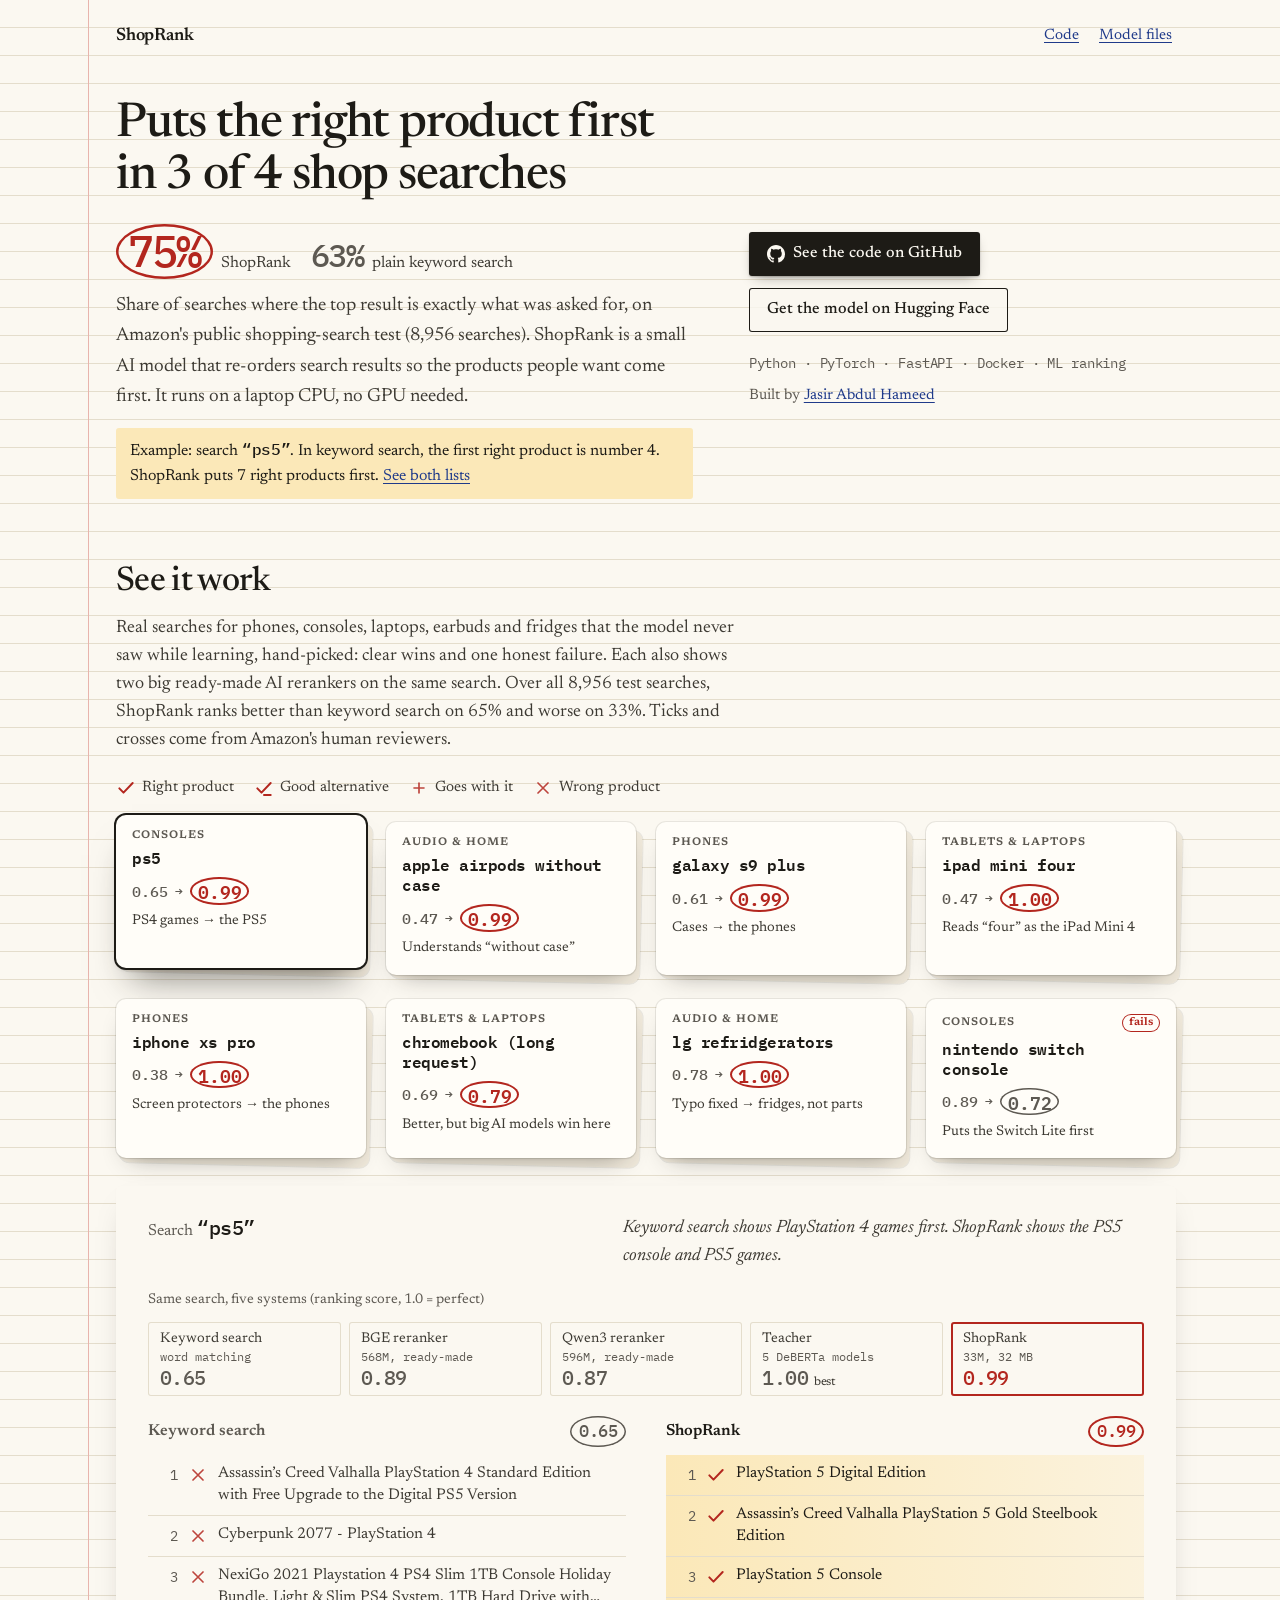
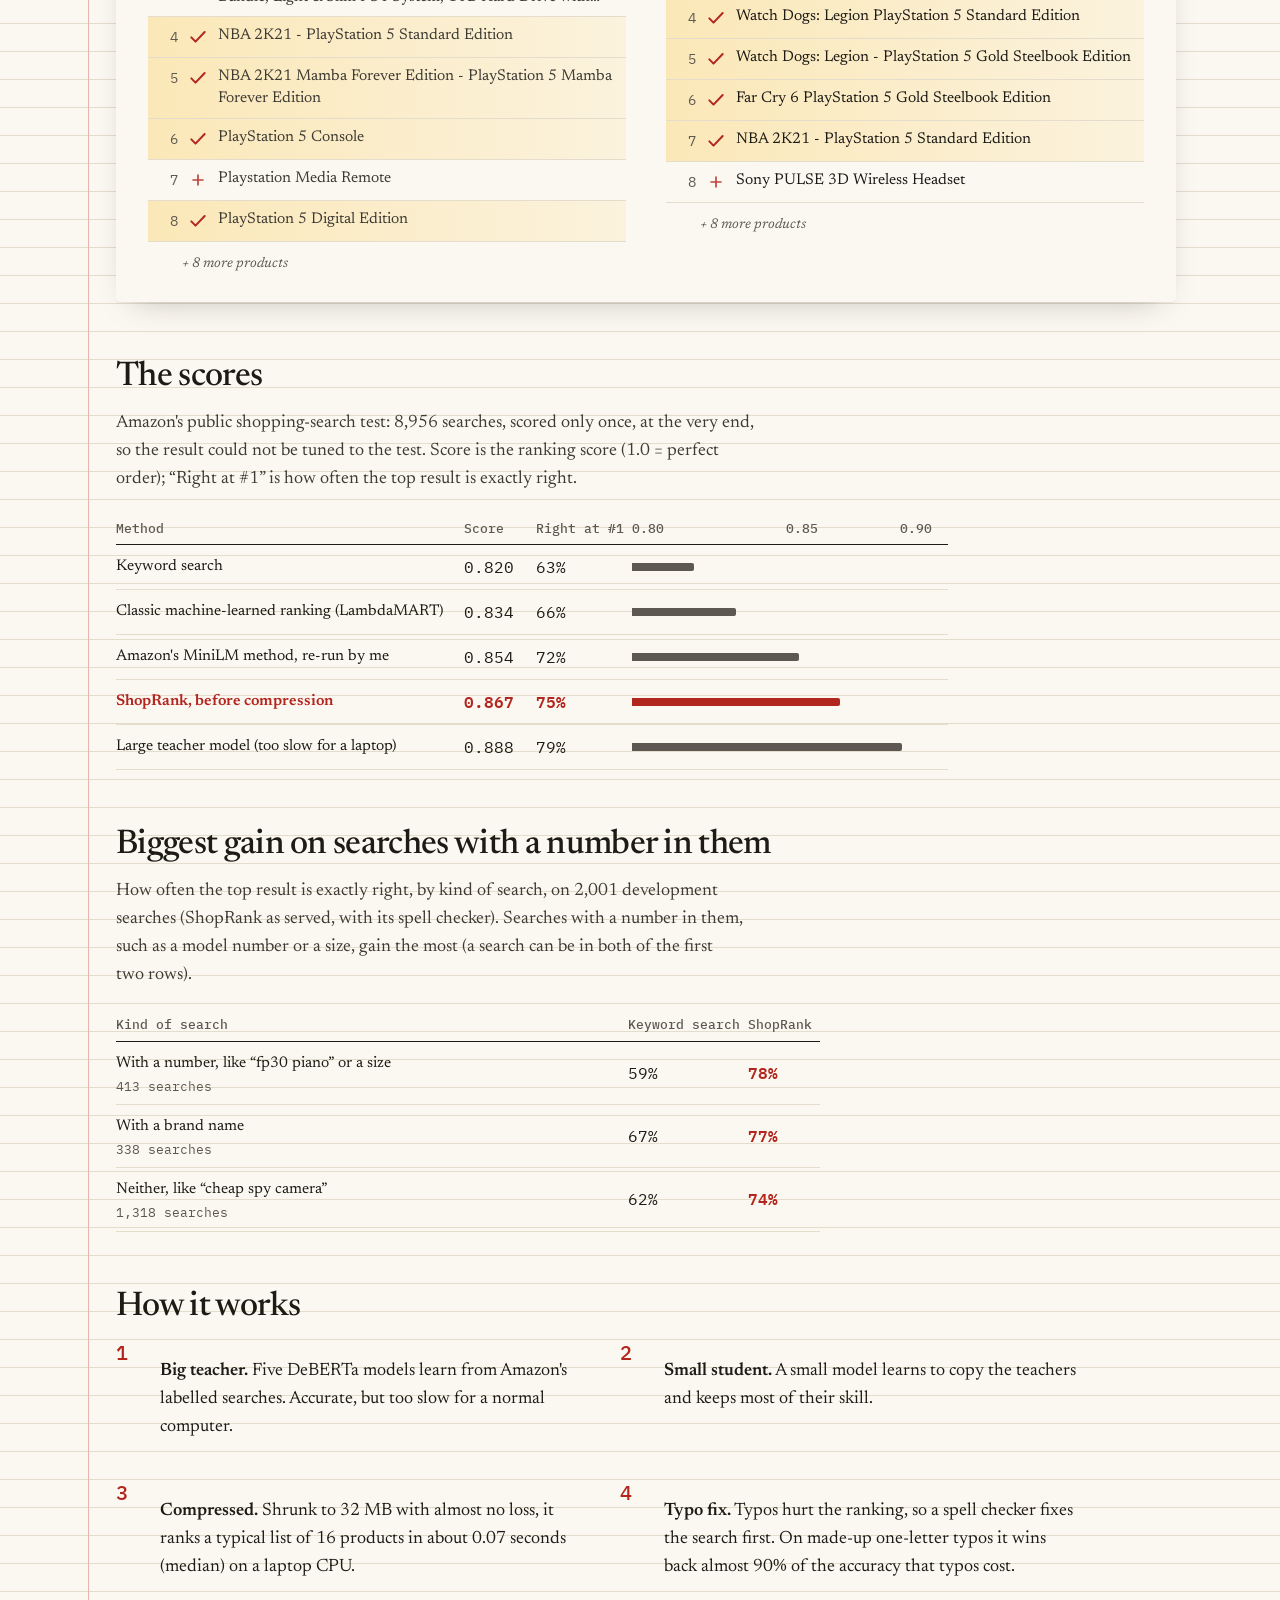
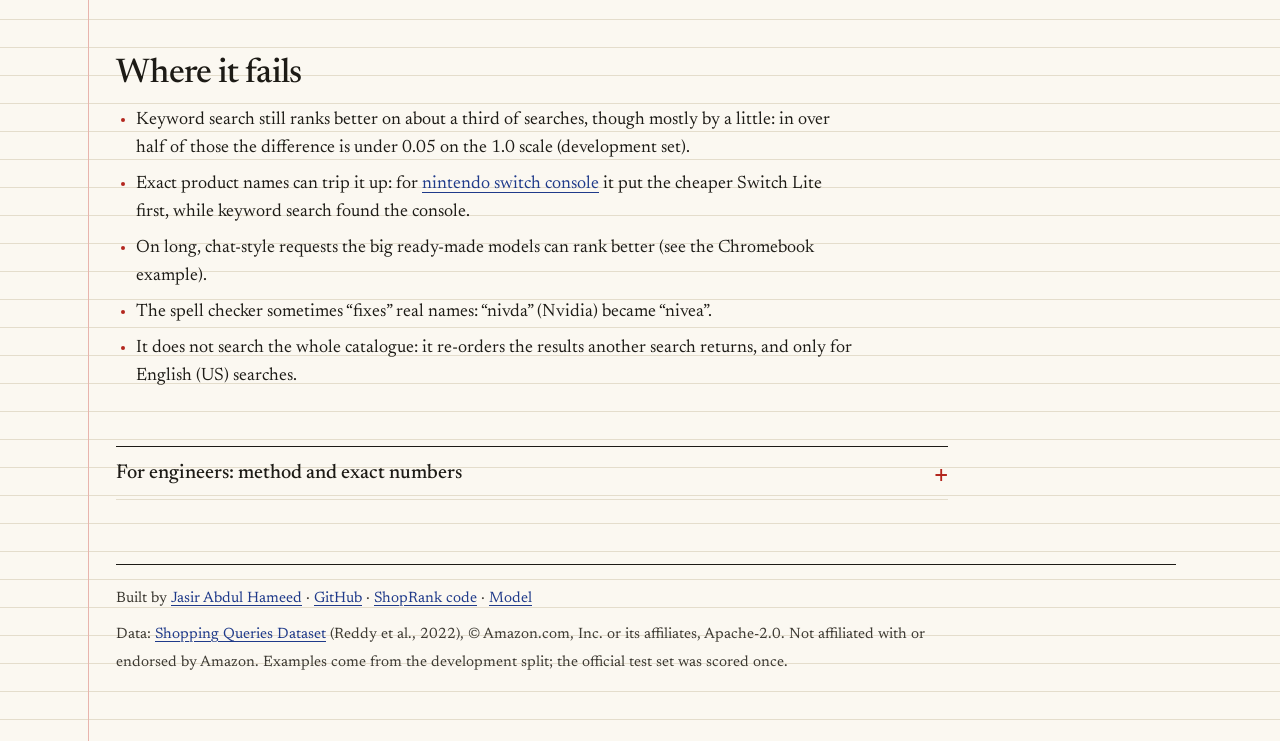
==== commit db638e3a: "docs: page wording from live QA (example categories, overlapping search kinds)" ====
--- a/site/public/index.html
+++ b/site/public/index.html
@@ -307,7 +307,7 @@
 
 <section aria-labelledby="examples-title">
   <h2 id="examples-title">See it work</h2>
-  <p class="section-lede">Real searches for phones, consoles and laptops that the model never saw while learning, hand-picked: clear wins, one honest failure, and two big ready-made AI rerankers on the same search. Over all 8,956 test searches, ShopRank ranks better than keyword search on 65% and worse on 33%. Ticks and crosses come from Amazon&#39;s human reviewers.</p>
+  <p class="section-lede">Real searches for phones, consoles, laptops, earbuds and fridges that the model never saw while learning, hand-picked: clear wins and one honest failure. Each also shows two big ready-made AI rerankers on the same search. Over all 8,956 test searches, ShopRank ranks better than keyword search on 65% and worse on 33%. Ticks and crosses come from Amazon&#39;s human reviewers.</p>
   <ul class="legend" aria-label="Marks are Amazon's human labels"><li><svg class="mark mark-exact" viewBox="0 0 24 24" aria-hidden="true" focusable="false"><path d="M4 12.5l5 5L20 6"/></svg><span>Right product</span></li><li><svg class="mark mark-substitute" viewBox="0 0 24 24" aria-hidden="true" focusable="false"><path d="M4 12.5l5 5L20 6"/><path d="M12 20.5h8"/></svg><span>Good alternative</span></li><li><svg class="mark mark-complement" viewBox="0 0 24 24" aria-hidden="true" focusable="false"><path d="M12 6v12M6 12h12"/></svg><span>Goes with it</span></li><li><svg class="mark mark-irrelevant" viewBox="0 0 24 24" aria-hidden="true" focusable="false"><path d="M6 6l12 12M18 6L6 18"/></svg><span>Wrong product</span></li></ul>
   <nav class="tabs cards" role="tablist" aria-label="Example searches"><a class="tab card" id="tab-0" href="#ex-0" role="tab" aria-selected="true" aria-controls="ex-0"><span class="card-top"><span class="card-suit">Consoles</span></span><span class="card-query">ps5</span><span class="card-grades"><span class="card-from">0.65</span><span class="card-arrow" aria-hidden="true">→</span><span class="sr"> keyword search, then ShopRank </span><span class="card-to">0.99</span></span><span class="card-story">PS4 games → the PS5</span></a><a class="tab card" id="tab-1" href="#ex-1" role="tab" aria-selected="false" aria-controls="ex-1"><span class="card-top"><span class="card-suit">Audio & home</span></span><span class="card-query">apple airpods without case</span><span class="card-grades"><span class="card-from">0.47</span><span class="card-arrow" aria-hidden="true">→</span><span class="sr"> keyword search, then ShopRank </span><span class="card-to">0.99</span></span><span class="card-story">Understands “without case”</span></a><a class="tab card" id="tab-2" href="#ex-2" role="tab" aria-selected="false" aria-controls="ex-2"><span class="card-top"><span class="card-suit">Phones</span></span><span class="card-query">galaxy s9 plus</span><span class="card-grades"><span class="card-from">0.61</span><span class="card-arrow" aria-hidden="true">→</span><span class="sr"> keyword search, then ShopRank </span><span class="card-to">0.99</span></span><span class="card-story">Cases → the phones</span></a><a class="tab card" id="tab-3" href="#ex-3" role="tab" aria-selected="false" aria-controls="ex-3"><span class="card-top"><span class="card-suit">Tablets & laptops</span></span><span class="card-query">ipad mini four</span><span class="card-grades"><span class="card-from">0.47</span><span class="card-arrow" aria-hidden="true">→</span><span class="sr"> keyword search, then ShopRank </span><span class="card-to">1.00</span></span><span class="card-story">Reads “four” as the iPad Mini 4</span></a><a class="tab card" id="tab-4" href="#ex-4" role="tab" aria-selected="false" aria-controls="ex-4"><span class="card-top"><span class="card-suit">Phones</span></span><span class="card-query">iphone xs pro</span><span class="card-grades"><span class="card-from">0.38</span><span class="card-arrow" aria-hidden="true">→</span><span class="sr"> keyword search, then ShopRank </span><span class="card-to">1.00</span></span><span class="card-story">Screen protectors → the phones</span></a><a class="tab card" id="tab-5" href="#ex-5" role="tab" aria-selected="false" aria-controls="ex-5"><span class="card-top"><span class="card-suit">Tablets & laptops</span></span><span class="card-query">chromebook (long request)</span><span class="card-grades"><span class="card-from">0.69</span><span class="card-arrow" aria-hidden="true">→</span><span class="sr"> keyword search, then ShopRank </span><span class="card-to">0.79</span></span><span class="card-story">Better, but big AI models win here</span></a><a class="tab card" id="tab-6" href="#ex-6" role="tab" aria-selected="false" aria-controls="ex-6"><span class="card-top"><span class="card-suit">Audio & home</span></span><span class="card-query">lg refridgerators</span><span class="card-grades"><span class="card-from">0.78</span><span class="card-arrow" aria-hidden="true">→</span><span class="sr"> keyword search, then ShopRank </span><span class="card-to">1.00</span></span><span class="card-story">Typo fixed → fridges, not parts</span></a><a class="tab card is-failure" id="tab-7" href="#ex-7" role="tab" aria-selected="false" aria-controls="ex-7"><span class="card-top"><span class="card-suit">Consoles</span><span class="card-flag">fails</span></span><span class="card-query">nintendo switch console</span><span class="card-grades"><span class="card-from">0.89</span><span class="card-arrow" aria-hidden="true">→</span><span class="sr"> keyword search, then ShopRank </span><span class="card-to">0.72</span></span><span class="card-story">Puts the Switch Lite first</span></a></nav>
   
@@ -497,7 +497,7 @@
 
 <section aria-labelledby="known-title">
   <h2 id="known-title">Biggest gain on searches with a number in them</h2>
-  <p class="section-lede">How often the top result is exactly right, by kind of search, on 2,001 development searches (ShopRank as served, with its spell checker). Searches with a number in them, such as a model number or a size, gain the most.</p>
+  <p class="section-lede">How often the top result is exactly right, by kind of search, on 2,001 development searches (ShopRank as served, with its spell checker). Searches with a number in them, such as a model number or a size, gain the most (a search can be in both of the first two rows).</p>
   <table class="results known"><caption class="sr">Right product at number 1, by kind of search</caption><thead><tr><th scope="col">Kind of search</th><th scope="col">Keyword search</th><th scope="col">ShopRank</th></tr></thead><tbody><tr><th scope="row">With a number, like “fp30 piano” or a size<span class="count">413 searches</span></th><td class="value">59%</td><td class="value ours">78%</td></tr><tr><th scope="row">With a brand name<span class="count">338 searches</span></th><td class="value">67%</td><td class="value ours">77%</td></tr><tr><th scope="row">Neither, like “cheap spy camera”<span class="count">1,318 searches</span></th><td class="value">62%</td><td class="value ours">74%</td></tr></tbody></table>
 </section>
 
